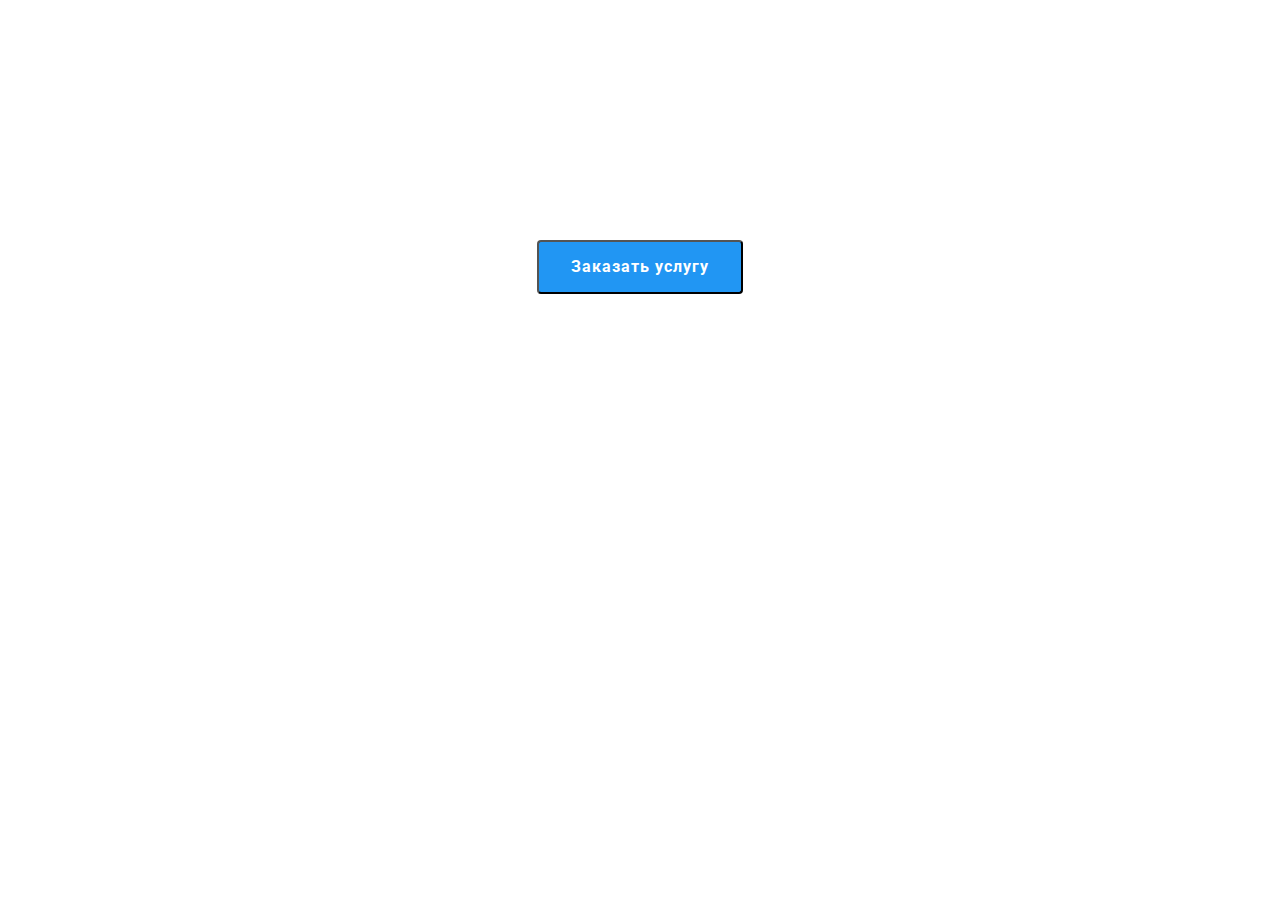
==== index.html @ cd5f33cc "1" ====
<!DOCTYPE html>
<html lang="ru">
  <head>
    <meta charset="UTF-8" />
    <meta http-equiv="X-UA-Compatible" content="IE=edge" />
    <meta name="viewport" content="width=device-width, initial-scale=1.0" />
    <title>Git rules!</title>
    <link rel="preconnect" href="https://fonts.googleapis.com" />
    <link rel="preconnect" href="https://fonts.gstatic.com" crossorigin />
    <link
      href="https://fonts.googleapis.com/css2?family=Raleway:wght@700&family=Roboto:wght@400;500;700;900&display=swap"
      rel="stylesheet"
    />
    <link
      rel="stylesheet"
      href="https://cdnjs.cloudflare.com/ajax/libs/modern-normalize/1.1.0/modern-normalize.min.css"
      integrity="sha512-wpPYUAdjBVSE4KJnH1VR1HeZfpl1ub8YT/NKx4PuQ5NmX2tKuGu6U/JRp5y+Y8XG2tV+wKQpNHVUX03MfMFn9Q=="
      crossorigin="anonymous"
      referrerpolicy="no-referrer"
    />
    <link rel="stylesheet" href="./css/style.css" />
    <link rel="stylesheet" href="./css/main.min.css" />
  </head>
  <body>
    <!--<header class="header">
      <div class="container">
        <nav class="header__navigation">
          <a lang="en" href="" class="header__logo-web link"
            >Web<span class="header__logo-studio link">Studio</span>
          </a>
          <ul class="header__list list">
            <li class="header__item"><a class="header__studio link" href="">Студия</a></li>
            <li class="header__item">
              <a class="header__potfolio link" href="./portfolio.html">Портфолио</a>
            </li>
            <li class="header__item"><a class="header__contact link" href="">Контакты</a></li>
          </ul>
        </nav>
        <ul class="header__right list">
          <li class="header__right-item">
            <a class="header__email link" href="mailto:info@devstudio.com">
              <svg class="header__icons" width="16" height="12">
                <use class="icons__envelope" href="./images/icons.svg#icon-envelope"></use>
              </svg>
              info@devstudio.com</a
            >
          </li>
          <li class="header__right-item">
            <a class="header__tel link" href="tel:+380961111111">
              <svg class="header__icons" width="10" height="16">
                <use class="icons__smartphone" href="./images/icons.svg#icon-smartphone"></use>
              </svg>
              +38 096 111 11 11</a
            >
          </li>
        </ul>
      </div>
    </header>-->
    <main>
      <section class="hero">
        <h1 class="hero__title">Эффективные решения для вашего бизнеса</h1>
        <button class="hero__button" type="button" data-modal-open>Заказать услугу</button>
      </section>
      <!--<section class="peculiarities">
        <div class="container">
          <ul class="peculiarities__list">
            <li class="peculiarities__main list">
              <div class="peculiarities__icons list">
                <svg class="peculiarities__icons-icons">
                  <use class="antenna" href="./images/icons.svg#icon-antenna"></use>
                </svg>
              </div>
              <h3 class="peculiarities__main-title">Внимание к деталям</h3>
              <p class="peculiarities__main-title-org">
                Идейные соображения, а также начало повседневной работы по формированию позиции.
              </p>
            </li>
            <li class="peculiarities__main list">
              <div class="peculiarities__icons list">
                <svg class="peculiarities__icons-icons">
                  <use class="clock" href="./images/icons.svg#icon-clock"></use>
                </svg>
              </div>
              <h3 class="peculiarities__main-title">Пунктуальность</h3>
              <p class="peculiarities__main-title-org">
                Задача организации, в особенности же рамки и место обучения кадров влечет за собой.
              </p>
            </li>
            <li class="peculiarities__main list">
              <div class="peculiarities__icons list">
                <svg class="peculiarities__icons-icons">
                  <use class="diagram" href="./images/icons.svg#icon-diagram"></use>
                </svg>
              </div>
              <h3 class="peculiarities__main-title">Планирование</h3>
              <p class="peculiarities__main-title-org">
                Равным образом консультация с широким активом в значительной степени обуславливает.
              </p>
            </li>
            <li class="peculiarities__main list">
              <div class="peculiarities__icons list">
                <svg class="peculiarities__icons-icons">
                  <use class="astronaut" href="./images/icons.svg#icon-astronaut"></use>
                </svg>
              </div>
              <h3 class="peculiarities__main-title">Современные технологии</h3>
              <p class="peculiarities__main-title-org">
                Значимость этих проблем настолько очевидна, что реализация плановых заданий.
              </p>
            </li>
          </ul>
        </div>
      </section>-->
      <!--<section class="doing">
        <div class="container">
          <h2 class="doing__title">Чем мы занимаемся</h2>
          <ul class="doing__image list">
            <li class="doing__image-pictures">
              <img src="./images/doing/img1.jpg" alt="Разработка сайта" width="370" height="294" />
              <h3 class="doing__kind">Десктопные приложения</h3>
            </li>
            <li class="doing__image-pictures">
              <img src="./images/doing/img2.jpg" alt="Дизайн" width="370" height="294" />
              <h3 class="doing__kind">Мобильные приложения</h3>
            </li>
            <li class="doing__image-pictures">
              <img src="./images/doing/img3.jpg" alt="Графика и цвет" width="370" height="294" />
              <h3 class="doing__kind">Дизайнерские решения</h3>
            </li>
          </ul>
        </div>
      </section>-->
      <!--<section class="team">
        <div class="container">
          <h2 class="team__title">Наша команда</h2>
          <ul class="team__worker list">
            <li class="team__worker-about">
              <img
                class="cards-workers"
                src="./images/team/demyanenko.jpg"
                alt="Игорь Демьяненко"
                width="270"
                height="260"
              />
              <div class="team__name-function-worker">
                <h3 class="team__worker-about-name">Игорь Демьяненко</h3>
                <p class="team__worker-function" lang="en">Product Designer</p>
                <ul class="team__worker-socials">
                  <li class="team__socials-item list">
                    <a class="team__socials-link link" href="">
                      <svg class="team__socials-icons" width="20" height="20">
                        <use class="instagram" href="./images/icons.svg#icon-instagram"></use>
                      </svg>
                    </a>
                  </li>
                  <li class="team__socials-item list">
                    <a class="team__socials-link link" href="">
                      <svg class="team__socials-icons" width="20" height="20">
                        <use class="twitter" href="./images/icons.svg#icon-twitter"></use>
                      </svg>
                    </a>
                  </li>
                  <li class="team__socials-item list">
                    <a class="team__socials-link link" href="">
                      <svg class="team__socials-icons" width="20" height="20">
                        <use class="facebook" href="./images/icons.svg#icon-facebook"></use>
                      </svg>
                    </a>
                  </li>
                  <li class="team__socials-item list">
                    <a class="team__socials-link link" href="">
                      <svg class="team__socials-icons" width="20" height="20">
                        <use class="linkedin" href="./images/icons.svg#icon-linkedin"></use>
                      </svg>
                    </a>
                  </li>
                </ul>
              </div>
            </li>
            <li class="team__worker-about">
              <img
                class="cards-workers"
                src="./images/team/repina.jpg"
                alt="Ольга Репина"
                width="270"
                height="260"
              />
              <div class="team__name-function-worker">
                <h3 class="team__worker-about-name">Ольга Репина</h3>
                <p class="team__worker-function" lang="en">Frontend Developer</p>
                <ul class="team__worker-socials">
                  <li class="team__socials-item list">
                    <a class="team__socials-link link" href="">
                      <svg class="team__socials-icons" width="20" height="20">
                        <use class="instagram" href="./images/icons.svg#icon-instagram"></use>
                      </svg>
                    </a>
                  </li>
                  <li class="team__socials-item list">
                    <a class="team__socials-link link" href="">
                      <svg class="team__socials-icons" width="20" height="20">
                        <use class="twitter" href="./images/icons.svg#icon-twitter"></use>
                      </svg>
                    </a>
                  </li>
                  <li class="team__socials-item list">
                    <a class="team__socials-link link" href="">
                      <svg class="team__socials-icons" width="20" height="20">
                        <use class="facebook" href="./images/icons.svg#icon-facebook"></use>
                      </svg>
                    </a>
                  </li>
                  <li class="team__socials-item list">
                    <a class="team__socials-link link" href="">
                      <svg class="team__socials-icons" width="20" height="20">
                        <use class="linkedin" href="./images/icons.svg#icon-linkedin"></use>
                      </svg>
                    </a>
                  </li>
                </ul>
              </div>
            </li>
            <li class="team__worker-about">
              <img
                class="cards-workers"
                src="./images/team/tarasov.jpg"
                alt="Николай Тарасов"
                width="270"
                height="260"
              />
              <div class="team__name-function-worker">
                <h3 class="team__worker-about-name">Николай Тарасов</h3>
                <p class="team__worker-function" lang="en">Marketing</p>
                <ul class="team__worker-socials">
                  <li class="team__socials-item list">
                    <a class="team__socials-link link" href="">
                      <svg class="team__socials-icons" width="20" height="20">
                        <use class="instagram" href="./images/icons.svg#icon-instagram"></use>
                      </svg>
                    </a>
                  </li>
                  <li class="team__socials-item list">
                    <a class="team__socials-link link" href="">
                      <svg class="team__socials-icons" width="20" height="20">
                        <use class="twitter" href="./images/icons.svg#icon-twitter"></use>
                      </svg>
                    </a>
                  </li>
                  <li class="team__socials-item list">
                    <a class="team__socials-link link" href="">
                      <svg class="team__socials-icons" width="20" height="20">
                        <use class="facebook" href="./images/icons.svg#icon-facebook"></use>
                      </svg>
                    </a>
                  </li>
                  <li class="team__socials-item list">
                    <a class="team__socials-link link" href="">
                      <svg class="team__socials-icons" width="20" height="20">
                        <use class="linkedin" href="./images/icons.svg#icon-linkedin"></use>
                      </svg>
                    </a>
                  </li>
                </ul>
              </div>
            </li>
            <li class="team__worker-about">
              <img
                class="cards-workers"
                src="./images/team/ermakov.jpg"
                alt="Михаил Ермаков"
                width="270"
                height="260"
              />
              <div class="team__name-function-worker">
                <h3 class="team__worker-about-name">Михаил Ермаков</h3>
                <p class="team__worker-function" lang="en">UI Designer</p>
                <ul class="team__worker-socials">
                  <li class="team__socials-item list">
                    <a class="team__socials-link link" href="">
                      <svg class="team__socials-icons" width="20" height="20">
                        <use class="instagram" href="./images/icons.svg#icon-instagram"></use>
                      </svg>
                    </a>
                  </li>
                  <li class="team__socials-item list">
                    <a class="team__socials-link link" href="">
                      <svg class="team__socials-icons" width="20" height="20">
                        <use class="twitter" href="./images/icons.svg#icon-twitter"></use>
                      </svg>
                    </a>
                  </li>
                  <li class="team__socials-item list">
                    <a class="team__socials-link link" href="">
                      <svg class="team__socials-icons" width="20" height="20">
                        <use class="facebook" href="./images/icons.svg#icon-facebook"></use>
                      </svg>
                    </a>
                  </li>
                  <li class="team__socials-item list">
                    <a class="team__socials-link link" href="">
                      <svg class="team__socials-icons" width="20" height="20">
                        <use class="linkedin" href="./images/icons.svg#icon-linkedin"></use>
                      </svg>
                    </a>
                  </li>
                </ul>
              </div>
            </li>
          </ul>
        </div>
      </section>-->
      <!--<section class="clients">
        <div class="container">
          <h2 class="clients__title">Постоянные клиенты</h2>
          <ul class="clients__icons list">
            <li class="clients__icons-cards">
              <a class="clients__icons-number" href="">
                <svg class="clients__icons-number-cards">
                  <use class="one" href="./images/icons.svg#icon-one"></use>
                </svg>
              </a>
            </li>
            <li class="clients__icons-cards">
              <a class="clients__icons-number" href="">
                <svg class="clients__icons-number-cards">
                  <use class="two" href="./images/icons.svg#icon-two"></use>
                </svg>
              </a>
            </li>
            <li class="clients__icons-cards">
              <a class="clients__icons-number" href="">
                <svg class="clients__icons-number-cards">
                  <use class="three" href="./images/icons.svg#icon-three"></use>
                </svg>
              </a>
            </li>
            <li class="clients__icons-cards">
              <a class="clients__icons-number" href="">
                <svg class="clients__icons-number-cards">
                  <use class="four" href="./images/icons.svg#icon-four"></use>
                </svg>
              </a>
            </li>
            <li class="clients__icons-cards">
              <a class="clients__icons-number" href="">
                <svg class="clients__icons-number-cards">
                  <use class="five" href="./images/icons.svg#icon-five"></use>
                </svg>
              </a>
            </li>
            <li class="clients__icons-cards">
              <a class="clients__icons-number" href="">
                <svg class="clients__icons-number-cards">
                  <use class="six" href="./images/icons.svg#icon-six"></use>
                </svg>
              </a>
            </li>
          </ul>
        </div>
      </section>-->
    </main>
    <!--<footer class="footer">
      <div class="footer__logo-together container">
        <div class="footer__logo">
          <a lang="en" href="" class="footer__logo-web link"
            >Web<span class="footer__logo-studio link">Studio</span>
          </a>
          <address class="footer__adress">
            <ul class="footer__adress list">
              <li class="footer__item">
                <a
                  class="footer__adress-map link"
                  href="https://goo.gl/maps/Y9BvovTNRjRQ5Cvj7"
                  target="_blank"
                  rel="noreferrer noopener"
                  >г. Киев, пр-т Леси Украинки, 26</a
                >
              </li>
              <li class="footer__item">
                <a class="footer__email link" href="mailto:info@devstudio.com"
                  >info@devstudio.com</a
                >
              </li>
              <li class="footer__item">
                <a class="footer__tel link" href="tel:+380961111111">+38 096 111 11 11</a>
              </li>
            </ul>
          </address>
        </div>
        <div class="footer-together">
          <p class="footer-together__title">присоединяйтесь</p>
          <ul class="footer-together__socials">
            <li class="footer-together__item list">
              <a class="footer-together__link link" href="">
                <svg class="footer-together__icons" width="20" height="20">
                  <use class="instagram" href="./images/icons.svg#icon-instagram"></use>
                </svg>
              </a>
            </li>
            <li class="footer-together__item list">
              <a class="footer-together__link link" href="">
                <svg class="footer-together__icons" width="20" height="20">
                  <use class="twitter" href="./images/icons.svg#icon-twitter"></use>
                </svg>
              </a>
            </li>
            <li class="footer-together__item list">
              <a class="footer-together__link link" href="">
                <svg class="footer-together__icons" width="20" height="20">
                  <use class="facebook" href="./images/icons.svg#icon-facebook"></use>
                </svg>
              </a>
            </li>
            <li class="footer-together__item list">
              <a class="footer-together__link link" href="">
                <svg class="footer-together__icons" width="20" height="20">
                  <use class="linkedin" href="./images/icons.svg#icon-linkedin"></use>
                </svg>
              </a>
            </li>
          </ul>
        </div>
        <div class="footer-subscribe">
          <p class="footer-subscribe__text">Подпишитесь на рассылку</p>
          <div class="footer-subscribe__contact">
            <input type="email" class="footer-subscribe__email" placeholder="E-mail" />
            <button type="submit" class="footer-subscribe__button">
              Подписаться
              <svg class="footer-subscribe__icons" width="24" height="24">
                <use class="telegramsend" href="./images/icons.svg#icon-telegramsend"></use>
              </svg>
            </button>
          </div>
        </div>
      </div>
    </footer>-->
    <div class="backdrop is-hidden" data-modal is-hidden>
      <div class="modal">
        <button type="button" class="modal__open" data-modal-close>
          <svg class="modal__open-modal">
            <use class="modal__icon-close" href="./images/icons.svg#icon-close"></use>
          </svg>
        </button>
        <form action="#" class="modal__form">
          <p class="modal__text">Оставьте свои данные, мы вам перезвоним</p>
          <div class="modal-form__field">
            <label for="input-name" class="modal-form__label">Имя</label>
            <span class="modal-form__input-wrap">
              <input type="text" id="input-name" class="modal-form__input" name="user-name" />
              <svg class="modal-form__icon">
                <use class="modal-form__person" href="./images/icons.svg#icon-person"></use>
              </svg>
            </span>
          </div>
          <div class="modal-form__field">
            <label for="input-tel" class="modal-form__label">Телефон</label>
            <span class="modal-form__input-wrap">
              <input type="tel" id="input-tel" class="modal-form__input" name="user-tel" />
              <svg class="modal-form__icon">
                <use class="modal-form__phone" href="./images/icons.svg#icon-phone"></use>
              </svg>
            </span>
          </div>
          <div class="modal-form__field">
            <label for="input-email" class="modal-form__label">Почта</label>
            <span class="modal-form__input-wrap">
              <input type="email" id="input-email" class="modal-form__input" name="user-email" />
              <svg class="modal-form__icon">
                <use class="modal-form__email" href="./images/icons.svg#icon-email"></use>
              </svg>
            </span>
          </div>
          <div class="modal-form__field">
            <label for="comment" class="modal-form__comment">Комментарий</label>
            <textarea
              name="modal-comment"
              id="comment"
              placeholder="Введите текст"
              class="modal__comment"
            ></textarea>
          </div>
          <div class="modal-form-checkbox">
            <input type="checkbox" id="check" name="policy" class="modal-form-checkbox__checkbox" />
            <label for="check" class="modal-form-checkbox__check">
              <span class="modal-form-checkbox__icon-check">
                <svg class="modal-form-checkbox__modal-icon-check" width="11" height="8">
                  <use class="modal-check" href="./images/icons.svg#icon-vector"></use>
                </svg>
              </span>
              Соглашаюсь с рассылкой и принимаю
              <a href="" class="modal-form-checkbox__check-contract">Условия договора</a></label
            >
          </div>
          <button type="submit" class="modal__button-submit">Отправить</button>
        </form>
      </div>
    </div>
    <script src="./js/modal.js"></script>
  </body>
</html>
---- css/style.css ----
/*-----HEADER--- */

/*----HERO----*/

/*-----Peculiarities-----*/

/*----MAIN-BUTTONS-AND-PROJECTS----*/

/*----DOING-----*/

/*---TEAM----*/

/*----FOOTER----*/

/*MODAL*/
---- css/main.min.css ----
:root{--main-title-colore: #ffffff;--second-title-color: #212121;--main-text-color: #757575;--accent-color: #2196f3;--timing-function: cubic-bezier(0.4, 0, 0.2, 1);--time: 250ms}body{font-family:'Roboto', sans-serif;color:var(--main-text-color)}p,h1,h2,h3,h4,h5,h6,ul{margin-top:0;margin-bottom:0}ul{padding-left:0}.list{list-style:none}.link{text-decoration:none}.container{width:100%;padding-left:15px;padding-right:15px;margin:0 auto}@media screen and (min-width: 480px){.container{max-width:480px}}@media screen and (min-width: 480px){.container{max-width:768px}}@media screen and (min-width: 480px){.container{max-width:1200px}}.header{border-bottom:1px solid #ececec}.header .container{display:flex;align-items:center;padding-top:0;padding-bottom:0}.header__logo-web{font-family:Raleway;font-weight:700;font-size:26px;line-height:1.19;padding-top:24px;padding-bottom:25px;letter-spacing:0.03em;color:#2196f3}.header__logo-studio{font-family:Raleway;font-weight:700;font-size:26px;line-height:1.19;padding-top:24px;padding-bottom:25px;letter-spacing:0.03em;color:#000000}.header__navigation{display:flex;align-items:center}.header__list{display:flex;margin-left:93px}.header__right{display:flex;margin-left:auto}.header__list .header__item:not(:last-child){margin-right:50px}.header__item .link{display:block;padding-top:32px;padding-bottom:32px}.header__right .header__right-item+.header__right-item{margin-left:50px}.header__studio{position:relative;font-weight:500;font-size:14px;line-height:1.14;padding-top:32px;padding-bottom:32px;letter-spacing:0.02em;color:#2196f3}.header__studio::after{content:'';position:absolute;left:0px;bottom:-1px;display:block;width:100%;height:4px;background-color:var(--accent-color)}.header__studio-second{font-weight:500;font-size:14px;line-height:1.14;padding-top:32px;padding-bottom:32px;letter-spacing:0.02em;color:#212121;transition:color var(--time) var(--timing-function)}.header__studio-second:hover,.header__studio-second:focus{color:var(--accent-color)}.header__potfolio{font-weight:500;font-size:14px;line-height:1.14;padding-top:32px;padding-bottom:32px;letter-spacing:0.02em;color:#212121;transition:color var(--time) var(--timing-function)}.header__potfolio:hover,.header__potfolio:focus{color:var(--accent-color)}.header__potfolio-second{position:relative;font-weight:500;font-size:14px;line-height:1.14;padding-top:32px;padding-bottom:32px;letter-spacing:0.02em;color:#2196f3}.header__potfolio-second::after{content:'';position:absolute;left:0px;bottom:-1px;display:block;width:100%;height:4px;background-color:var(--accent-color)}.header__contact{font-weight:500;font-size:14px;line-height:1.14;letter-spacing:0.02em;color:#212121;transition:color var(--time) var(--timing-function)}.header__contact:hover,.header__contact:focus{color:var(--accent-color)}.icons__envelope{display:block;fill:var(--main-text-color);transition:fill var(--time) var(--timing-function)}.header__email:hover .icons__envelope,.header__email:focus .icons__envelope{fill:var(--accent-color)}.icons__smartphone{display:block;fill:var(--main-text-color);transition:fill var(--time) var(--timing-function)}.header__tel:hover .icons__smartphone,.header__tel:focus .icons__smartphone{fill:var(--accent-color)}.header__icons{margin-right:10px}.header__email{display:flex;align-items:center;font-weight:500;font-size:14px;line-height:1.14;letter-spacing:0.02em;color:#757575;padding-top:32px;padding-bottom:32px;transition:color var(--time) var(--timing-function)}.header__email:hover,.header__email:focus{color:var(--accent-color)}.header__tel{display:flex;align-items:center;font-weight:500;font-size:14px;line-height:1.14;letter-spacing:0.02em;color:#757575;padding-top:32px;padding-bottom:32px;transition:color var(--time) var(--timing-function)}.header__tel:hover,.header__tel:focus{color:var(--accent-color)}.hero{max-width:100%;padding-top:118px;padding-bottom:118px;background-repeat:no-repeat;background-position:center;background-size:cover;margin-left:auto;margin-right:auto}@media screen and (min-widht: 480px){.hero{padding-top:118px;padding-bottom:118px}}@media screen and (min-widht: 768px){.hero{padding-top:118px;padding-bottom:118px;background-image:linear-gradient(rgba(47,48,58,0.4), rgba(47,48,58,0.4)),url(/images/imgherot.jpg)}}@media screen and (min-widht: 1200px){.hero{padding-top:200px;padding-bottom:200px;background-image:linear-gradient(rgba(47,48,58,0.4), rgba(47,48,58,0.4)),url(/images/imgherod.jpg)}}.hero__title{font-weight:900;font-size:26px;line-height:1.62;display:block;text-align:center;width:360px;height:84px;margin-left:auto;margin-right:auto;margin-bottom:30px;justify-content:center;letter-spacing:0.06em;text-transform:uppercase;color:var(--main-title-colore)}@media screen and (min-widht: 480px){.hero__title{width:360px;height:84px;font-weight:900;font-size:26px;line-height:1.62}}@media screen and (min-widht: 768px){.hero__title{width:360px;height:84px;font-weight:900;font-size:26px;line-height:1.62}}@media screen and (min-widht: 1600px){.hero__title{width:696px;height:120px;font-weight:900;font-size:44px;line-height:1.36}}.hero__button{background-color:#2196f3;font-weight:700;font-size:16px;line-height:1.87;display:block;margin-left:auto;margin-right:auto;text-align:center;justify-content:center;padding:10px 32px;letter-spacing:0.06em;color:var(--main-title-colore);border-radius:4px;cursor:pointer;font-family:inherit;transition:background-color var(--time) var(--timing-function)}.hero__button:hover,.hero__button:focus{background-color:#188ce8}.peculiarities{padding-top:94px;padding-bottom:94px}.peculiarities__list{display:flex;flex-wrap:wrap;margin-left:-30px}.peculiarities__list>.peculiarities__main{flex-basis:calc(100% / 4 - 30px);margin-left:30px}.peculiarities__icons{display:flex;height:120px;width:270px;align-items:center;justify-content:center;border-radius:4px;background-color:#f5f4fa;padding:25px 100px;margin-bottom:30px}.peculiarities__icons-icons{display:block;width:70px;height:70px}.peculiarities__main-title{font-weight:700;font-size:14px;line-height:1.14;margin-bottom:10px;letter-spacing:0.03em;text-transform:uppercase;color:var(--second-title-color)}.peculiarities__main-title-org{font-size:14px;line-height:1.71;letter-spacing:0.03em}.main__buttons{padding-top:94px;padding-bottom:94px}.main-buttons__list{display:flex;align-items:center;justify-content:center;margin-bottom:50px}.main-buttons__item{transition:box-shadow var(--time) var(--timing-function)}.main-buttons__item:not(:first-child){margin-left:8px}.main-buttons__item:hover,.main-buttons__item:focus{box-shadow:0px 3px 1px rgba(0,0,0,0.1),0px 1px 2px rgba(0,0,0,0.08),0px 2px 2px rgba(0,0,0,0.12)}.main-button__all{background-color:#2196f3;font-weight:500;font-size:16px;line-height:1.62;padding:6px 22px;text-align:center;letter-spacing:0.03em;border-radius:4px;border:0px;color:#ffffff;cursor:pointer;font-family:inherit}.main-button-other{background-color:#f5f4fa;font-family:inherit;font-weight:500;font-size:16px;line-height:1.62;padding:6px 22px;text-align:center;letter-spacing:0.03em;border:0px;border-radius:4px;color:var(--second-title-color);cursor:pointer;transition:color var(--time) var(--timing-function);transition:background-color var(--time) var(--timing-function)}.main-button-other:hover,.main-button-other:focus{color:var(--main-title-colore);background-color:var(--accent-color)}.projects-list{display:flex;flex-wrap:wrap;margin-left:-30px;margin-top:-30px}.projects-list .projects-information{flex-basis:calc(100% / 3-30px);margin-left:30px;margin-top:30px}.projects-cards{display:block;max-width:100%}.cards-name{padding:20px 24px;border-right:1px solid #eeeeee;border-bottom:1px solid #eeeeee;border-left:1px solid #eeeeee}.projects-name{font-weight:700;font-size:18px;line-height:2;letter-spacing:0.06em;color:var(--second-title-color)}.projects-type{font-weight:400;font-size:16px;line-height:1.87;letter-spacing:0.03em;color:var(--main-text-color)}.projects-information-link{display:block;transition:box-shadow var(--time) var(--timing-function)}.projects-information-link:hover,.projects-information-link:focus{box-shadow:0px 1px 1px rgba(0,0,0,0.12),0px 4px 4px rgba(0,0,0,0.06),1px 4px 6px rgba(0,0,0,0.16)}.projects-cards-text{position:relative;overflow:hidden}.projects-information-text{position:absolute;top:0;height:100%;font-weight:400;font-size:18px;line-height:1.56;letter-spacing:0.03em;color:var(--main-title-colore);background-color:rgba(33,150,243,0.9);padding:63px 24px;overflow:auto;transform:translateY(100%);transition:transform var(--time) var(--timing-function)}.projects-information-link:hover .projects-information-text{transform:translateY(0%)}.doing{padding-bottom:94px}.doing__title{font-weight:700;font-size:36px;line-height:1.17;margin-bottom:50px;text-align:center;letter-spacing:0.03em;color:var(--second-title-color)}.doing__image{display:flex}.doing__image-pictures{position:relative;display:block}.doing__image .doing__image-pictures:not(:first-child){margin-left:30px}.doing__kind{position:absolute;bottom:0;display:flex;justify-content:center;align-items:center;font-weight:700;font-size:14px;line-height:1.14;text-align:center;letter-spacing:0.03em;text-transform:uppercase;color:var(--main-title-colore);background-color:rgba(47,48,58,0.8);width:370px;height:70px}.team{padding-top:94px;padding-bottom:94px;background:#f5f4fa}.team__title,.team__clients-title{font-weight:700;font-size:36px;line-height:1.17;margin-bottom:50px;text-align:center;letter-spacing:0.03em;color:var(--second-title-color)}.team__worker{display:flex}.team__worker-about{background:#ffffff;box-shadow:0px 1px 3px rgba(0,0,0,0.12),0px 1px 1px rgba(0,0,0,0.14),0px 2px 1px rgba(0,0,0,0.2);border-radius:0px 0px 4px 4px}.team__worker .team__worker-about:not(:first-child){margin-left:30px}.team__name-function-worker{padding-top:30px;padding-bottom:30px}.team__worker-about-name{font-weight:500;font-size:16px;line-height:1.19;margin-bottom:10px;text-align:center;letter-spacing:0.03em;color:var(--second-title-color)}.team__worker-function{font-weight:400;font-size:16px;line-height:1.19;text-align:center;letter-spacing:0.03em;margin-bottom:16px}.team__worker-socials{display:flex;justify-content:center}.team__socials-icons{fill:#afb1b8;transition:fill var(--time) var(--timing-function)}.team__socials-link:hover .team__socials-icons,.team__socials-link:focus .team__socials-icons{fill:var(--main-title-colore)}.team__socials-item{width:44px;height:44px}.team__socials-item:not(:last-child){margin-right:10px}.team__socials-link{display:flex;align-items:center;justify-content:center;width:100%;height:100%;border-radius:50%;background-color:#ffffff;transition:background-color var(--time) var(--timing-function)}.team__socials-link:hover,.team__socials-link:focus{background-color:var(--accent-color)}.clients{padding-top:94px;padding-bottom:94px}.clients__title{font-weight:700;font-size:36px;line-height:1.17;text-align:center;letter-spacing:0.03em;color:var(--second-title-color);margin-bottom:50px}.clients__icons{display:flex;justify-content:center;align-items:center}.clients__icons>.clients__icons-cards:not(:first-child){margin-left:30px}.clients__icons-number{display:block;width:170px;height:92px;padding:16px 32px;border:1px solid #afb1b8;filter:drop-shadow(0px 4px 4px rgba(0,0,0,0.25));border-radius:4px;transition:border-color var(--time) var(--timing-function)}.clients__icons-number:hover,.clients__icons-number:focus{border-color:var(--accent-color)}.one,.two,.three,.four,.five,.six{transition:fill var(--time) var(--timing-function)}.clients__icons-number:hover .one,.clients__icons-number:hover .one,.clients__icons-number:hover .one,.clients__icons-number:hover .one,.clients__icons-number:hover .one,.clients__icons-number:hover .one,.clients__icons-number:focus .one,.clients__icons-number:focus .one,.clients__icons-number:focus .one,.clients__icons-number:focus .one,.clients__icons-number:focus .one,.clients__icons-number:focus .one,.clients__icons-number:hover .two,.clients__icons-number:hover .two,.clients__icons-number:hover .two,.clients__icons-number:hover .two,.clients__icons-number:hover .two,.clients__icons-number:hover .two,.clients__icons-number:focus .two,.clients__icons-number:focus .two,.clients__icons-number:focus .two,.clients__icons-number:focus .two,.clients__icons-number:focus .two,.clients__icons-number:focus .two,.clients__icons-number:hover .three,.clients__icons-number:hover .three,.clients__icons-number:hover .three,.clients__icons-number:hover .three,.clients__icons-number:hover .three,.clients__icons-number:hover .three,.clients__icons-number:focus .three,.clients__icons-number:focus .three,.clients__icons-number:focus .three,.clients__icons-number:focus .three,.clients__icons-number:focus .three,.clients__icons-number:focus .three,.clients__icons-number:hover .four,.clients__icons-number:hover .four,.clients__icons-number:hover .four,.clients__icons-number:hover .four,.clients__icons-number:hover .four,.clients__icons-number:hover .four,.clients__icons-number:focus .four,.clients__icons-number:focus .four,.clients__icons-number:focus .four,.clients__icons-number:focus .four,.clients__icons-number:focus .four,.clients__icons-number:focus .four,.clients__icons-number:hover .five,.clients__icons-number:hover .five,.clients__icons-number:hover .five,.clients__icons-number:hover .five,.clients__icons-number:hover .five,.clients__icons-number:hover .five,.clients__icons-number:focus .five,.clients__icons-number:focus .five,.clients__icons-number:focus .five,.clients__icons-number:focus .five,.clients__icons-number:focus .five,.clients__icons-number:focus .five,.clients__icons-number:hover .six,.clients__icons-number:hover .six,.clients__icons-number:hover .six,.clients__icons-number:hover .six,.clients__icons-number:hover .six,.clients__icons-number:hover .six,.clients__icons-number:focus .six,.clients__icons-number:focus .six,.clients__icons-number:focus .six,.clients__icons-number:focus .six,.clients__icons-number:focus .six,.clients__icons-number:focus .six{fill:var(--accent-color)}.clients__icons-number-cards{display:block;width:106px;height:60px;fill:#afb1b8}.footer{padding-top:60px;padding-bottom:60px;background-color:#2f303a}.footer__logo-web{display:block;margin-bottom:20px}.footer__logo-web{font-family:Raleway;font-weight:700;font-size:26px;line-height:1.19;letter-spacing:0.03em;color:#2196f3}.footer__logo-studio{font-family:Raleway;font-weight:700;font-size:26px;line-height:1.19;letter-spacing:0.03em;color:#ffffff}.footer__adress{font-style:normal}.footer__adress-map{font-weight:400;font-size:14px;line-height:1.71;margin-bottom:9px;letter-spacing:0.03em;color:var(--main-title-colore)}.footer__email{font-weight:400;font-size:14px;line-height:1.71;margin-bottom:9px;letter-spacing:0.03em;color:rgba(255,255,255,0.6)}.footer__tel{font-weight:400;font-size:14px;line-height:1.71;letter-spacing:0.03em;color:rgba(255,255,255,0.6)}.footer__logo-together{display:flex;align-items:baseline}.footer-together{margin-left:70px}.footer-together__title{font-weight:700;font-size:14px;line-height:1.14;letter-spacing:0.03em;text-transform:uppercase;margin-bottom:20px;color:var(--main-title-colore)}.footer-together__socials{display:flex}.footer-together__item:not(:first-child){margin-left:10px}.footer-together__icons{fill:var(--main-title-colore)}.footer-together__link{display:flex;align-items:center;justify-content:center;border-radius:50%;background-color:#ffffff1a;width:44px;height:44px;justify-content:center;transition:background-color var(--time) var(--timing-function)}.footer-together__link:hover,.footer-together__link:focus{background-color:var(--accent-color)}.footer-subscribe{margin-left:93px}.footer-subscribe__text{margin-bottom:20px;font-weight:700;font-size:14px;line-height:1.14;letter-spacing:0.03em;text-transform:uppercase;color:var(--main-title-colore)}.footer-subscribe__contact{display:flex}.footer-subscribe__email{width:358px;height:50px;font-weight:400;font-size:16px;line-height:1.25;display:flex;align-items:center;letter-spacing:0.03em;color:rgba(255,255,255,0.6);border:1px solid rgba(255,255,255,0.3);box-sizing:border-box;filter:drop-shadow(0px 4px 4px rgba(0,0,0,0.15));border-radius:4px;background-color:#2f303a;padding:15px 16px}.footer-subscribe__email:focus-within{border-color:var(--accent-color);outline:none}.footer-subscribe__button{width:200px;height:50px;margin-left:12px;font-weight:700;font-size:16px;line-height:1.87;display:flex;align-items:center;text-align:center;letter-spacing:0.06em;color:var(--main-title-colore);background-color:var(--accent-color);box-shadow:0px 4px 4px rgba(0,0,0,0.15);border-radius:4px;padding:10px 28px 10px 29px;cursor:pointer;border:none}.footer-subscribe__icons{margin-left:10px}.backdrop{position:fixed;height:100vh;width:100vw;top:0;background-color:rgba(23,26,36,0.2);transition:opacity var(--time) var(--timing-function),visibility var(--time) var(--timing-function)}.backdrop.is-hidden{opacity:0;visibility:hidden;pointer-events:none}.modal{position:absolute;width:528px;min-height:581px;left:50%;top:50%;transform:translate(-50%, -50%);padding:40px;background-color:var(--main-title-colore);box-shadow:0px 1px 3px rgba(0,0,0,0.12),0px 1px 1px rgba(0,0,0,0.14),0px 2px 1px rgba(0,0,0,0.2);border-radius:4px}.modal__open{position:absolute;display:flex;justify-content:center;align-items:center;width:30px;height:30px;border:1px solid #0000001a;border-radius:50%;top:14px;right:14px;cursor:pointer;background-color:transparent;transition:fill var(--time) var(--timing-function)}.modal__open:focus,.modal__open:hover{fill:var(--accent-color)}.modal__open-modal{display:block;justify-content:center;align-items:center;width:18px;height:18px}.modal__icon-close{position:absolute;padding:6px;width:11px;height:11px}.modal__text{font-weight:700;font-size:20px;line-height:1.15;text-align:center;letter-spacing:0.03em;color:var(--second-title-color);margin-bottom:12px}.modal-form__input{width:100%;height:40px;border:1px solid rgba(33,33,33,0.2);box-sizing:border-box;border-radius:4px;padding-left:42px;transition:border-color var(--time) var(--timing-function)}.modal-form__input:focus-within{border-color:var(--accent-color);outline:none}.modal-form__input:focus+.modal-form__icon{fill:var(--accent-color)}.modal-form__icon{transition:fill var(--time) var(--timing-function)}.modal-form__field{position:relative}.modal__form .modal-form__field:not(:last-child){margin-bottom:10px}.modal-form__label{font-weight:400;font-size:12px;line-height:1.17;letter-spacing:0.01em;color:var(--main-text-color);margin-bottom:4px}.modal-form__input-wrap{display:block;position:relative}.modal-form__icon{position:absolute;width:18px;height:18px;left:12px;top:50%;transform:translateY(-50%);fill:var(--second-title-color)}.modal-form__comment{font-weight:400;font-size:12px;line-height:1.17;letter-spacing:0.01em;color:var(--main-text-color)}.modal__comment{width:100%;height:120px;border:1px solid rgba(33,33,33,0.2);box-sizing:border-box;border-radius:4px;resize:none;padding:12px 16px;transition:border-color var(--time) var(--timing-function)}.modal__comment:focus-within{border-color:var(--accent-color);outline:none}.modal__comment::placeholder{font-weight:400;font-size:12px;line-height:1.67;letter-spacing:0.01em;color:rgba(117,117,117,0.5)}.modal-form-checkbox__checkbox{position:absolute;border:0;overflow:hidden;clip:rect(0 0 0 0)}.modal-form-checkbox__check{display:flex;align-items:center;font-weight:400;font-size:14px;line-height:1.71;letter-spacing:0.03em;color:var(--main-text-color)}.modal-form-checkbox__check-contract{font-weight:400;font-size:14px;line-height:1.71;letter-spacing:0.03em;color:var(--accent-color);margin-left:3px}.modal-form-checkbox__icon-check{width:16px;height:15px;border:2px solid var(--second-title-color);border-radius:2px;display:flex;align-items:center;justify-content:center;margin-right:7px}.modal-form-checkbox__checkbox:focus+.modal-form-checkbox__check>.modal-form-checkbox__icon-check{background-color:var(--accent-color);border:none}.modal-form-checkbox__checkbox:checked+.modal-form-checkbox__check>.modal-form-checkbox__checkbox:focus+.modal-form-checkbox__check>.modal-form-checkbox__icon-check{background-color:var(--accent-color);border:none}.modal-form-checkbox__modal-icon-check{fill:#ffffff}.modal__button-submit{width:200px;height:50px;background-color:var(--accent-color);cursor:pointer;box-shadow:0px 4px 4px rgba(0,0,0,0.15);border-radius:4px;font-weight:700;font-size:16px;line-height:1.87;display:flex;display:block;margin-left:auto;margin-right:auto;margin-top:30px;align-items:center;text-align:center;letter-spacing:0.06em;font-family:inherit;color:var(--main-title-colore);padding:10px 55px 10px 56px;border:none;transition:background-color var(--time) var(--timing-function)}.modal__button-submit:focus,.modal__button-submit:hover{background-color:#188ce8}
/*# sourceMappingURL=main.min.css.map */
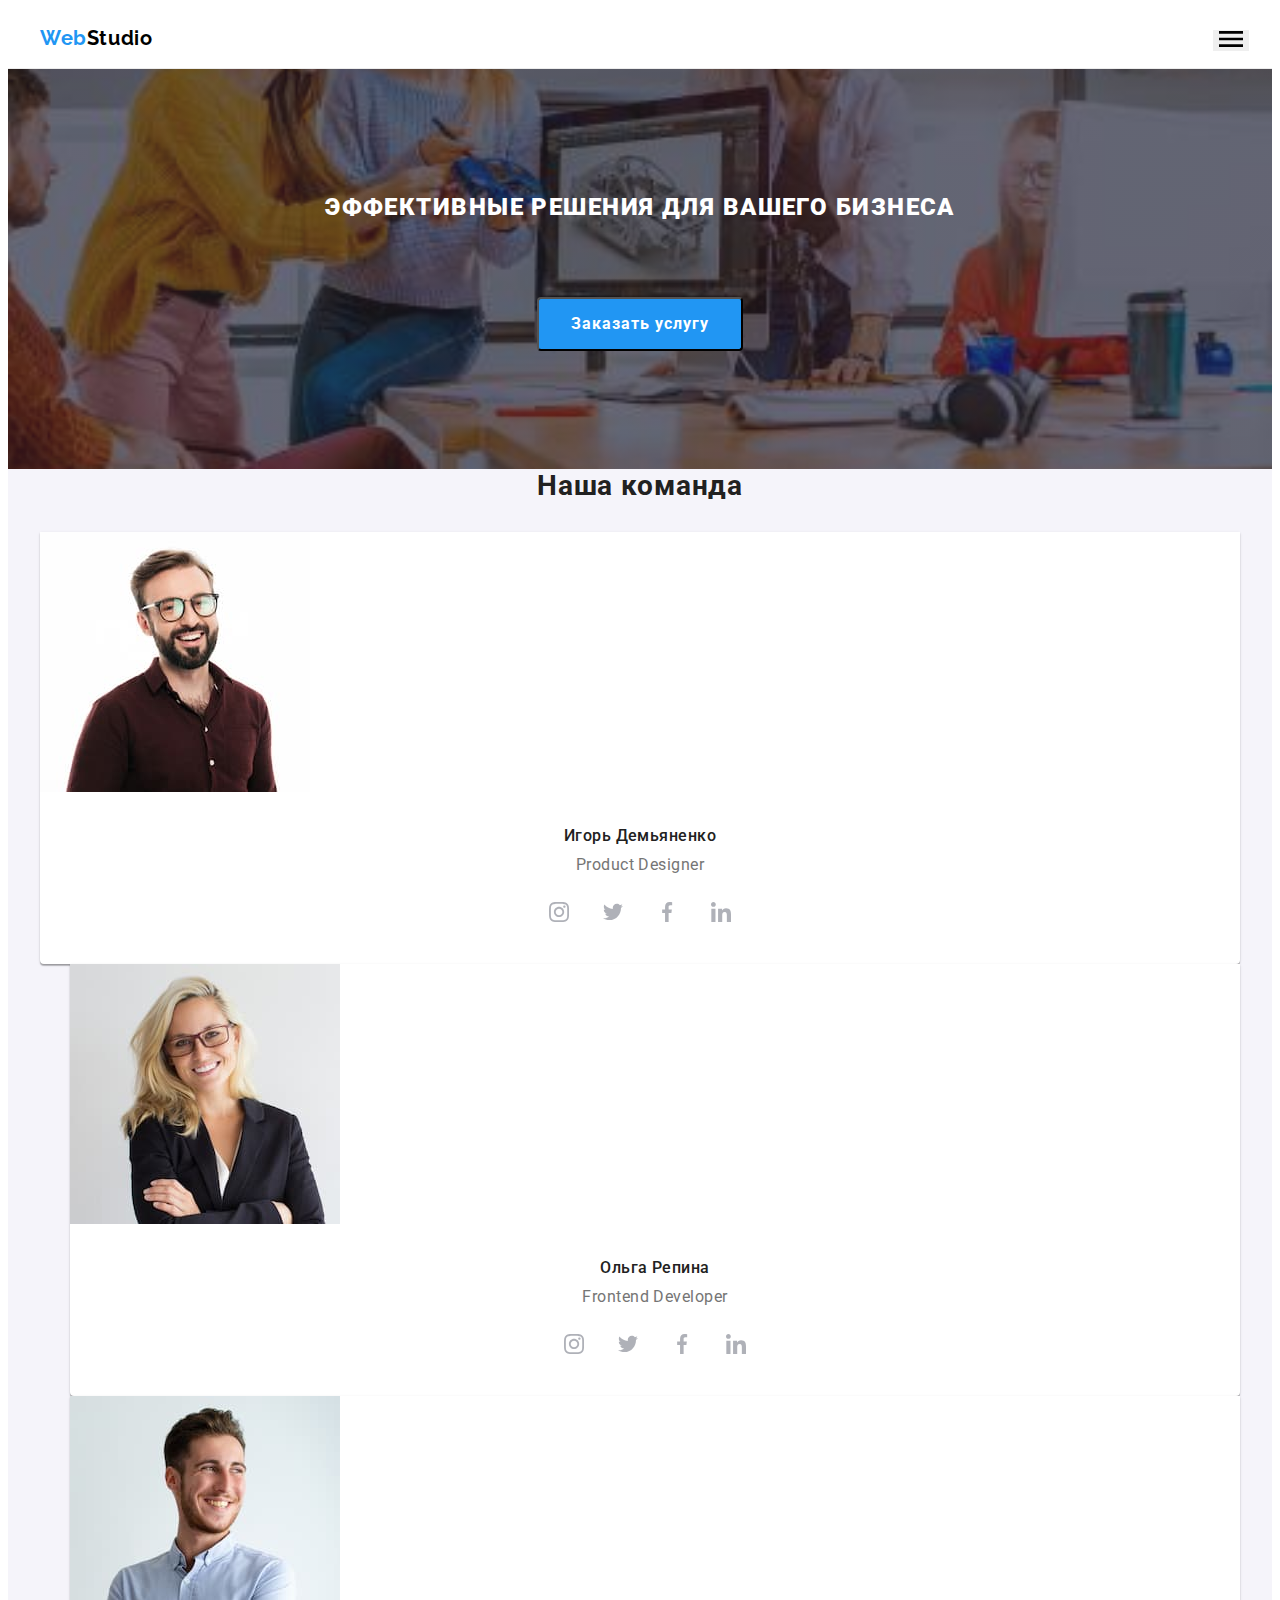
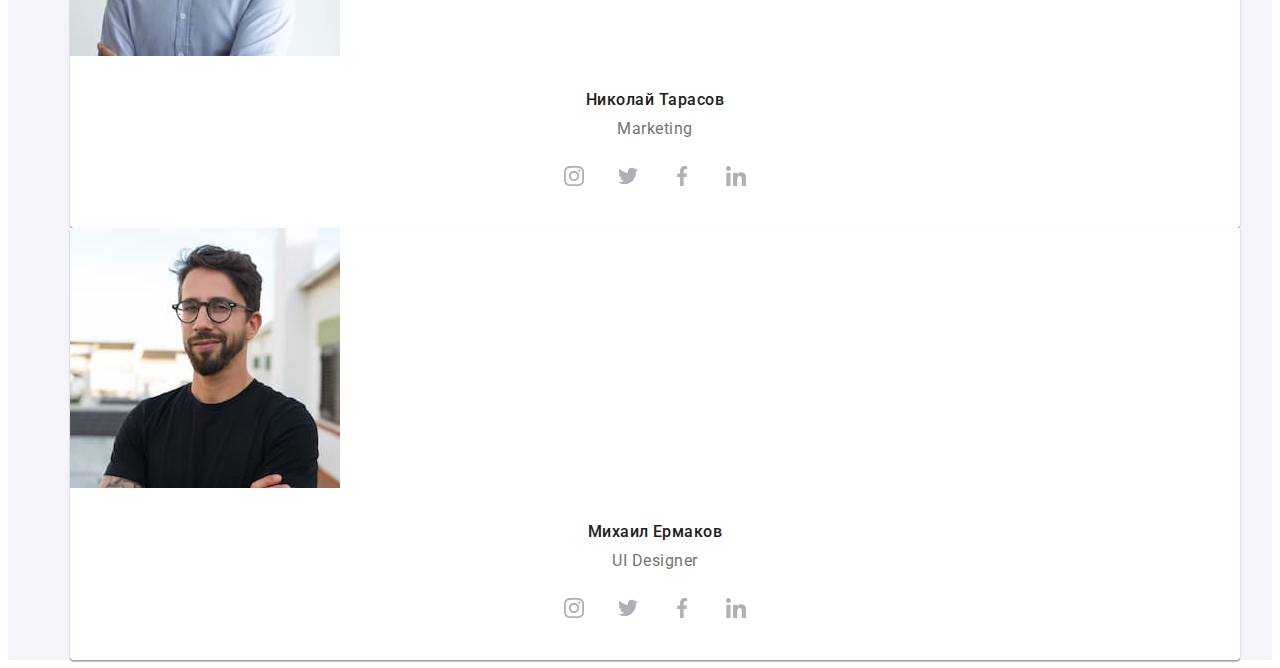
==== commit 98b55cee: "HW8continue" ====
--- a/index.html
+++ b/index.html
@@ -22,7 +22,7 @@
     <link rel="stylesheet" href="./css/main.min.css" />
   </head>
   <body>
-    <!--<header class="header">
+    <header class="header">
       <div class="container">
         <nav class="header__navigation">
           <a lang="en" href="" class="header__logo-web link"
@@ -55,7 +55,40 @@
           </li>
         </ul>
       </div>
-    </header>-->
+      <button class="header__menu" type="button" data-menu-open>
+        <svg class="header__menu-icon">
+          <use class="menu-icon" href="./images/icons.svg#icon-menu"></use>
+        </svg>
+      </button>
+      <div class="header__mob-menu is-hidden" data-menu>
+        <button type="button" class="mob-menu__open" data-menu-close>
+          <svg class="mob-menu__open-modal">
+            <use class="mob-menu__icon-close" href="./images/icons.svg#icon-close"></use>
+          </svg>
+        </button>
+        <ul class="mob-menu__list list">
+          <li class="mob-menu__item">Студия</li>
+          <li class="mob-menu__item">Портфолио</li>
+          <li class="mob-menu__item">Контакты</li>
+        </ul>
+        <ul class="contact-menu__list list">
+          <li class="contact-menu__link">
+            <a class="contact-menu__tel link" href="tel:+380961111111"> +38 096 111 11 11</a>
+          </li>
+          <li class="contact-menu__link">
+            <a class="contact-menu__email link" href="mailto:info@devstudio.com">
+              info@devstudio.com</a
+            >
+          </li>
+        </ul>
+        <ul class="social-menu__list list">
+          <li class="social-menu__link">Instagram</li>
+          <li class="social-menu__link">Twitter</li>
+          <li class="social-menu__link">Facebook</li>
+          <li class="social-menu__link">LinkedIn</li>
+        </ul>
+      </div>
+    </header>
     <main>
       <section class="hero">
         <h1 class="hero__title">Эффективные решения для вашего бизнеса</h1>
@@ -130,22 +163,46 @@
           </ul>
         </div>
       </section>-->
-      <!--<section class="team">
+      <section class="team">
         <div class="container">
           <h2 class="team__title">Наша команда</h2>
-          <ul class="team__worker list">
-            <li class="team__worker-about">
-              <img
+          <ul class="team__list list">
+            <li class="team__column">
+              <picture class="team__picture">
+                <source
+                  srcset="
+                    ./images/team/teamnewdesktop/demyanenko.jpg   1x,
+                    ./images/team/teamnewdesktop/demyanenko2x.jpg 2x
+                  "
+                  media="min-width:1200px"
+                />
+                <source
+                  srcset="
+                    ./images/team/teamnewtablet/demyanenko.jpg   1x,
+                    ./images/team/teamnewtablet/demyanenko2x.jpg 2x
+                  "
+                  media="min-width:768px"
+                />
+                <source
+                  srcset="
+                    ./images/team/teamnewmobile/demyanenko.jpg   1x,
+                    ./images/team/teamnewmobile/demyanenko2x.jpg 2x
+                  "
+                  media="min-width:480px"
+                />
+                <img src="./images/team/teamnewdesktop/demyanenko.jpg" alt="Игорь Демьяненко" />
+              </picture>
+              <!--<img
                 class="cards-workers"
                 src="./images/team/demyanenko.jpg"
                 alt="Игорь Демьяненко"
                 width="270"
                 height="260"
-              />
-              <div class="team__name-function-worker">
-                <h3 class="team__worker-about-name">Игорь Демьяненко</h3>
-                <p class="team__worker-function" lang="en">Product Designer</p>
-                <ul class="team__worker-socials">
+              />-->
+              <div class="team__about">
+                <h3 class="team__name">Игорь Демьяненко</h3>
+                <p class="team__subtitle" lang="en">Product Designer</p>
+                <ul class="team__socials">
                   <li class="team__socials-item list">
                     <a class="team__socials-link link" href="">
                       <svg class="team__socials-icons" width="20" height="20">
@@ -177,18 +234,42 @@
                 </ul>
               </div>
             </li>
-            <li class="team__worker-about">
-              <img
+            <li class="team__column">
+              <picture class="team__picture">
+                <source
+                  srcset="
+                    ./images/team/teamnewdesktop/repina.jpg   1x,
+                    ./images/team/teamnewdesktop/repina2x.jpg 2x
+                  "
+                  media="min-width:1200px"
+                />
+                <source
+                  srcset="
+                    ./images/team/teamnewtablet/repina.jpg   1x,
+                    ./images/team/teamnewtablet/repina2x.jpg 2x
+                  "
+                  media="min-width:768px"
+                />
+                <source
+                  srcset="
+                    ./images/team/teamnewmobile/repina.jpg   1x,
+                    ./images/team/teamnewmobile/repina2x.jpg 2x
+                  "
+                  media="min-width:480px"
+                />
+                <img src="./images/team/teamnewdesktop/repina.jpg" alt="Ольга Репина" />
+              </picture>
+              <!--<img
                 class="cards-workers"
                 src="./images/team/repina.jpg"
                 alt="Ольга Репина"
                 width="270"
                 height="260"
-              />
-              <div class="team__name-function-worker">
-                <h3 class="team__worker-about-name">Ольга Репина</h3>
-                <p class="team__worker-function" lang="en">Frontend Developer</p>
-                <ul class="team__worker-socials">
+              />-->
+              <div class="team__about">
+                <h3 class="team__name">Ольга Репина</h3>
+                <p class="team__subtitle" lang="en">Frontend Developer</p>
+                <ul class="team__socials">
                   <li class="team__socials-item list">
                     <a class="team__socials-link link" href="">
                       <svg class="team__socials-icons" width="20" height="20">
@@ -220,18 +301,42 @@
                 </ul>
               </div>
             </li>
-            <li class="team__worker-about">
-              <img
+            <li class="team__column">
+              <picture class="team__picture">
+                <source
+                  srcset="
+                    ./images/team/teamnewdesktop/tarasov.jpg.jpg 1x,
+                    ./images/team/teamnewdesktop/tarasov2x.jpg   2x
+                  "
+                  media="min-width:1200px"
+                />
+                <source
+                  srcset="
+                    ./images/team/teamnewtablet/tarasov.jpg   1x,
+                    ./images/team/teamnewtablet/tarasov2x.jpg 2x
+                  "
+                  media="min-width:768px"
+                />
+                <source
+                  srcset="
+                    ./images/team/teamnewmobile/tarasov.jpg   1x,
+                    ./images/team/teamnewmobile/tarasov2x.jpg 2x
+                  "
+                  media="min-width:480px"
+                />
+                <img src="./images/team/teamnewdesktop/tarasov.jpg" alt="Николай Тарасов" />
+              </picture>
+              <!--<img
                 class="cards-workers"
                 src="./images/team/tarasov.jpg"
                 alt="Николай Тарасов"
                 width="270"
                 height="260"
-              />
-              <div class="team__name-function-worker">
-                <h3 class="team__worker-about-name">Николай Тарасов</h3>
-                <p class="team__worker-function" lang="en">Marketing</p>
-                <ul class="team__worker-socials">
+              />-->
+              <div class="team__about">
+                <h3 class="team__name">Николай Тарасов</h3>
+                <p class="team__subtitle" lang="en">Marketing</p>
+                <ul class="team__socials">
                   <li class="team__socials-item list">
                     <a class="team__socials-link link" href="">
                       <svg class="team__socials-icons" width="20" height="20">
@@ -263,18 +368,42 @@
                 </ul>
               </div>
             </li>
-            <li class="team__worker-about">
-              <img
+            <li class="team__column">
+              <picture class="team__picture">
+                <source
+                  srcset="
+                    ./images/team/teamnewdesktop/ermakov.jpg.jpg.jpg 1x,
+                    ./images/team/teamnewdesktop/ermakov2x.jpg       2x
+                  "
+                  media="min-width:1200px"
+                />
+                <source
+                  srcset="
+                    ./images/team/teamnewtablet/ermakov.jpg   1x,
+                    ./images/team/teamnewtablet/ermakov2x.jpg 2x
+                  "
+                  media="min-width:768px"
+                />
+                <source
+                  srcset="
+                    ./images/team/teamnewmobile/ermakov.jpg   1x,
+                    ./images/team/teamnewmobile/ermakov2x.jpg 2x
+                  "
+                  media="min-width:480px"
+                />
+                <img src="./images/team/teamnewdesktop/ermakov.jpg" alt="Михаил Ермаков" />
+              </picture>
+              <!--<img
                 class="cards-workers"
                 src="./images/team/ermakov.jpg"
                 alt="Михаил Ермаков"
                 width="270"
                 height="260"
-              />
-              <div class="team__name-function-worker">
-                <h3 class="team__worker-about-name">Михаил Ермаков</h3>
-                <p class="team__worker-function" lang="en">UI Designer</p>
-                <ul class="team__worker-socials">
+              />-->
+              <div class="team__about">
+                <h3 class="team__name">Михаил Ермаков</h3>
+                <p class="team__subtitle" lang="en">UI Designer</p>
+                <ul class="team__socials">
                   <li class="team__socials-item list">
                     <a class="team__socials-link link" href="">
                       <svg class="team__socials-icons" width="20" height="20">
@@ -308,7 +437,7 @@
             </li>
           </ul>
         </div>
-      </section>-->
+      </section>
       <!--<section class="clients">
         <div class="container">
           <h2 class="clients__title">Постоянные клиенты</h2>
@@ -496,5 +625,6 @@
       </div>
     </div>
     <script src="./js/modal.js"></script>
+    <script src="./js/menu.js"></script>
   </body>
 </html>
--- a/css/main.min.css
+++ b/css/main.min.css
@@ -1,2 +1,2 @@
-:root{--main-title-colore: #ffffff;--second-title-color: #212121;--main-text-color: #757575;--accent-color: #2196f3;--timing-function: cubic-bezier(0.4, 0, 0.2, 1);--time: 250ms}body{font-family:'Roboto', sans-serif;color:var(--main-text-color)}p,h1,h2,h3,h4,h5,h6,ul{margin-top:0;margin-bottom:0}ul{padding-left:0}.list{list-style:none}.link{text-decoration:none}.container{width:100%;padding-left:15px;padding-right:15px;margin:0 auto}@media screen and (min-width: 480px){.container{max-width:480px}}@media screen and (min-width: 480px){.container{max-width:768px}}@media screen and (min-width: 480px){.container{max-width:1200px}}.header{border-bottom:1px solid #ececec}.header .container{display:flex;align-items:center;padding-top:0;padding-bottom:0}.header__logo-web{font-family:Raleway;font-weight:700;font-size:26px;line-height:1.19;padding-top:24px;padding-bottom:25px;letter-spacing:0.03em;color:#2196f3}.header__logo-studio{font-family:Raleway;font-weight:700;font-size:26px;line-height:1.19;padding-top:24px;padding-bottom:25px;letter-spacing:0.03em;color:#000000}.header__navigation{display:flex;align-items:center}.header__list{display:flex;margin-left:93px}.header__right{display:flex;margin-left:auto}.header__list .header__item:not(:last-child){margin-right:50px}.header__item .link{display:block;padding-top:32px;padding-bottom:32px}.header__right .header__right-item+.header__right-item{margin-left:50px}.header__studio{position:relative;font-weight:500;font-size:14px;line-height:1.14;padding-top:32px;padding-bottom:32px;letter-spacing:0.02em;color:#2196f3}.header__studio::after{content:'';position:absolute;left:0px;bottom:-1px;display:block;width:100%;height:4px;background-color:var(--accent-color)}.header__studio-second{font-weight:500;font-size:14px;line-height:1.14;padding-top:32px;padding-bottom:32px;letter-spacing:0.02em;color:#212121;transition:color var(--time) var(--timing-function)}.header__studio-second:hover,.header__studio-second:focus{color:var(--accent-color)}.header__potfolio{font-weight:500;font-size:14px;line-height:1.14;padding-top:32px;padding-bottom:32px;letter-spacing:0.02em;color:#212121;transition:color var(--time) var(--timing-function)}.header__potfolio:hover,.header__potfolio:focus{color:var(--accent-color)}.header__potfolio-second{position:relative;font-weight:500;font-size:14px;line-height:1.14;padding-top:32px;padding-bottom:32px;letter-spacing:0.02em;color:#2196f3}.header__potfolio-second::after{content:'';position:absolute;left:0px;bottom:-1px;display:block;width:100%;height:4px;background-color:var(--accent-color)}.header__contact{font-weight:500;font-size:14px;line-height:1.14;letter-spacing:0.02em;color:#212121;transition:color var(--time) var(--timing-function)}.header__contact:hover,.header__contact:focus{color:var(--accent-color)}.icons__envelope{display:block;fill:var(--main-text-color);transition:fill var(--time) var(--timing-function)}.header__email:hover .icons__envelope,.header__email:focus .icons__envelope{fill:var(--accent-color)}.icons__smartphone{display:block;fill:var(--main-text-color);transition:fill var(--time) var(--timing-function)}.header__tel:hover .icons__smartphone,.header__tel:focus .icons__smartphone{fill:var(--accent-color)}.header__icons{margin-right:10px}.header__email{display:flex;align-items:center;font-weight:500;font-size:14px;line-height:1.14;letter-spacing:0.02em;color:#757575;padding-top:32px;padding-bottom:32px;transition:color var(--time) var(--timing-function)}.header__email:hover,.header__email:focus{color:var(--accent-color)}.header__tel{display:flex;align-items:center;font-weight:500;font-size:14px;line-height:1.14;letter-spacing:0.02em;color:#757575;padding-top:32px;padding-bottom:32px;transition:color var(--time) var(--timing-function)}.header__tel:hover,.header__tel:focus{color:var(--accent-color)}.hero{max-width:100%;padding-top:118px;padding-bottom:118px;background-repeat:no-repeat;background-position:center;background-size:cover;margin-left:auto;margin-right:auto}@media screen and (min-widht: 480px){.hero{padding-top:118px;padding-bottom:118px}}@media screen and (min-widht: 768px){.hero{padding-top:118px;padding-bottom:118px;background-image:linear-gradient(rgba(47,48,58,0.4), rgba(47,48,58,0.4)),url(/images/imgherot.jpg)}}@media screen and (min-widht: 1200px){.hero{padding-top:200px;padding-bottom:200px;background-image:linear-gradient(rgba(47,48,58,0.4), rgba(47,48,58,0.4)),url(/images/imgherod.jpg)}}.hero__title{font-weight:900;font-size:26px;line-height:1.62;display:block;text-align:center;width:360px;height:84px;margin-left:auto;margin-right:auto;margin-bottom:30px;justify-content:center;letter-spacing:0.06em;text-transform:uppercase;color:var(--main-title-colore)}@media screen and (min-widht: 480px){.hero__title{width:360px;height:84px;font-weight:900;font-size:26px;line-height:1.62}}@media screen and (min-widht: 768px){.hero__title{width:360px;height:84px;font-weight:900;font-size:26px;line-height:1.62}}@media screen and (min-widht: 1600px){.hero__title{width:696px;height:120px;font-weight:900;font-size:44px;line-height:1.36}}.hero__button{background-color:#2196f3;font-weight:700;font-size:16px;line-height:1.87;display:block;margin-left:auto;margin-right:auto;text-align:center;justify-content:center;padding:10px 32px;letter-spacing:0.06em;color:var(--main-title-colore);border-radius:4px;cursor:pointer;font-family:inherit;transition:background-color var(--time) var(--timing-function)}.hero__button:hover,.hero__button:focus{background-color:#188ce8}.peculiarities{padding-top:94px;padding-bottom:94px}.peculiarities__list{display:flex;flex-wrap:wrap;margin-left:-30px}.peculiarities__list>.peculiarities__main{flex-basis:calc(100% / 4 - 30px);margin-left:30px}.peculiarities__icons{display:flex;height:120px;width:270px;align-items:center;justify-content:center;border-radius:4px;background-color:#f5f4fa;padding:25px 100px;margin-bottom:30px}.peculiarities__icons-icons{display:block;width:70px;height:70px}.peculiarities__main-title{font-weight:700;font-size:14px;line-height:1.14;margin-bottom:10px;letter-spacing:0.03em;text-transform:uppercase;color:var(--second-title-color)}.peculiarities__main-title-org{font-size:14px;line-height:1.71;letter-spacing:0.03em}.main__buttons{padding-top:94px;padding-bottom:94px}.main-buttons__list{display:flex;align-items:center;justify-content:center;margin-bottom:50px}.main-buttons__item{transition:box-shadow var(--time) var(--timing-function)}.main-buttons__item:not(:first-child){margin-left:8px}.main-buttons__item:hover,.main-buttons__item:focus{box-shadow:0px 3px 1px rgba(0,0,0,0.1),0px 1px 2px rgba(0,0,0,0.08),0px 2px 2px rgba(0,0,0,0.12)}.main-button__all{background-color:#2196f3;font-weight:500;font-size:16px;line-height:1.62;padding:6px 22px;text-align:center;letter-spacing:0.03em;border-radius:4px;border:0px;color:#ffffff;cursor:pointer;font-family:inherit}.main-button-other{background-color:#f5f4fa;font-family:inherit;font-weight:500;font-size:16px;line-height:1.62;padding:6px 22px;text-align:center;letter-spacing:0.03em;border:0px;border-radius:4px;color:var(--second-title-color);cursor:pointer;transition:color var(--time) var(--timing-function);transition:background-color var(--time) var(--timing-function)}.main-button-other:hover,.main-button-other:focus{color:var(--main-title-colore);background-color:var(--accent-color)}.projects-list{display:flex;flex-wrap:wrap;margin-left:-30px;margin-top:-30px}.projects-list .projects-information{flex-basis:calc(100% / 3-30px);margin-left:30px;margin-top:30px}.projects-cards{display:block;max-width:100%}.cards-name{padding:20px 24px;border-right:1px solid #eeeeee;border-bottom:1px solid #eeeeee;border-left:1px solid #eeeeee}.projects-name{font-weight:700;font-size:18px;line-height:2;letter-spacing:0.06em;color:var(--second-title-color)}.projects-type{font-weight:400;font-size:16px;line-height:1.87;letter-spacing:0.03em;color:var(--main-text-color)}.projects-information-link{display:block;transition:box-shadow var(--time) var(--timing-function)}.projects-information-link:hover,.projects-information-link:focus{box-shadow:0px 1px 1px rgba(0,0,0,0.12),0px 4px 4px rgba(0,0,0,0.06),1px 4px 6px rgba(0,0,0,0.16)}.projects-cards-text{position:relative;overflow:hidden}.projects-information-text{position:absolute;top:0;height:100%;font-weight:400;font-size:18px;line-height:1.56;letter-spacing:0.03em;color:var(--main-title-colore);background-color:rgba(33,150,243,0.9);padding:63px 24px;overflow:auto;transform:translateY(100%);transition:transform var(--time) var(--timing-function)}.projects-information-link:hover .projects-information-text{transform:translateY(0%)}.doing{padding-bottom:94px}.doing__title{font-weight:700;font-size:36px;line-height:1.17;margin-bottom:50px;text-align:center;letter-spacing:0.03em;color:var(--second-title-color)}.doing__image{display:flex}.doing__image-pictures{position:relative;display:block}.doing__image .doing__image-pictures:not(:first-child){margin-left:30px}.doing__kind{position:absolute;bottom:0;display:flex;justify-content:center;align-items:center;font-weight:700;font-size:14px;line-height:1.14;text-align:center;letter-spacing:0.03em;text-transform:uppercase;color:var(--main-title-colore);background-color:rgba(47,48,58,0.8);width:370px;height:70px}.team{padding-top:94px;padding-bottom:94px;background:#f5f4fa}.team__title,.team__clients-title{font-weight:700;font-size:36px;line-height:1.17;margin-bottom:50px;text-align:center;letter-spacing:0.03em;color:var(--second-title-color)}.team__worker{display:flex}.team__worker-about{background:#ffffff;box-shadow:0px 1px 3px rgba(0,0,0,0.12),0px 1px 1px rgba(0,0,0,0.14),0px 2px 1px rgba(0,0,0,0.2);border-radius:0px 0px 4px 4px}.team__worker .team__worker-about:not(:first-child){margin-left:30px}.team__name-function-worker{padding-top:30px;padding-bottom:30px}.team__worker-about-name{font-weight:500;font-size:16px;line-height:1.19;margin-bottom:10px;text-align:center;letter-spacing:0.03em;color:var(--second-title-color)}.team__worker-function{font-weight:400;font-size:16px;line-height:1.19;text-align:center;letter-spacing:0.03em;margin-bottom:16px}.team__worker-socials{display:flex;justify-content:center}.team__socials-icons{fill:#afb1b8;transition:fill var(--time) var(--timing-function)}.team__socials-link:hover .team__socials-icons,.team__socials-link:focus .team__socials-icons{fill:var(--main-title-colore)}.team__socials-item{width:44px;height:44px}.team__socials-item:not(:last-child){margin-right:10px}.team__socials-link{display:flex;align-items:center;justify-content:center;width:100%;height:100%;border-radius:50%;background-color:#ffffff;transition:background-color var(--time) var(--timing-function)}.team__socials-link:hover,.team__socials-link:focus{background-color:var(--accent-color)}.clients{padding-top:94px;padding-bottom:94px}.clients__title{font-weight:700;font-size:36px;line-height:1.17;text-align:center;letter-spacing:0.03em;color:var(--second-title-color);margin-bottom:50px}.clients__icons{display:flex;justify-content:center;align-items:center}.clients__icons>.clients__icons-cards:not(:first-child){margin-left:30px}.clients__icons-number{display:block;width:170px;height:92px;padding:16px 32px;border:1px solid #afb1b8;filter:drop-shadow(0px 4px 4px rgba(0,0,0,0.25));border-radius:4px;transition:border-color var(--time) var(--timing-function)}.clients__icons-number:hover,.clients__icons-number:focus{border-color:var(--accent-color)}.one,.two,.three,.four,.five,.six{transition:fill var(--time) var(--timing-function)}.clients__icons-number:hover .one,.clients__icons-number:hover .one,.clients__icons-number:hover .one,.clients__icons-number:hover .one,.clients__icons-number:hover .one,.clients__icons-number:hover .one,.clients__icons-number:focus .one,.clients__icons-number:focus .one,.clients__icons-number:focus .one,.clients__icons-number:focus .one,.clients__icons-number:focus .one,.clients__icons-number:focus .one,.clients__icons-number:hover .two,.clients__icons-number:hover .two,.clients__icons-number:hover .two,.clients__icons-number:hover .two,.clients__icons-number:hover .two,.clients__icons-number:hover .two,.clients__icons-number:focus .two,.clients__icons-number:focus .two,.clients__icons-number:focus .two,.clients__icons-number:focus .two,.clients__icons-number:focus .two,.clients__icons-number:focus .two,.clients__icons-number:hover .three,.clients__icons-number:hover .three,.clients__icons-number:hover .three,.clients__icons-number:hover .three,.clients__icons-number:hover .three,.clients__icons-number:hover .three,.clients__icons-number:focus .three,.clients__icons-number:focus .three,.clients__icons-number:focus .three,.clients__icons-number:focus .three,.clients__icons-number:focus .three,.clients__icons-number:focus .three,.clients__icons-number:hover .four,.clients__icons-number:hover .four,.clients__icons-number:hover .four,.clients__icons-number:hover .four,.clients__icons-number:hover .four,.clients__icons-number:hover .four,.clients__icons-number:focus .four,.clients__icons-number:focus .four,.clients__icons-number:focus .four,.clients__icons-number:focus .four,.clients__icons-number:focus .four,.clients__icons-number:focus .four,.clients__icons-number:hover .five,.clients__icons-number:hover .five,.clients__icons-number:hover .five,.clients__icons-number:hover .five,.clients__icons-number:hover .five,.clients__icons-number:hover .five,.clients__icons-number:focus .five,.clients__icons-number:focus .five,.clients__icons-number:focus .five,.clients__icons-number:focus .five,.clients__icons-number:focus .five,.clients__icons-number:focus .five,.clients__icons-number:hover .six,.clients__icons-number:hover .six,.clients__icons-number:hover .six,.clients__icons-number:hover .six,.clients__icons-number:hover .six,.clients__icons-number:hover .six,.clients__icons-number:focus .six,.clients__icons-number:focus .six,.clients__icons-number:focus .six,.clients__icons-number:focus .six,.clients__icons-number:focus .six,.clients__icons-number:focus .six{fill:var(--accent-color)}.clients__icons-number-cards{display:block;width:106px;height:60px;fill:#afb1b8}.footer{padding-top:60px;padding-bottom:60px;background-color:#2f303a}.footer__logo-web{display:block;margin-bottom:20px}.footer__logo-web{font-family:Raleway;font-weight:700;font-size:26px;line-height:1.19;letter-spacing:0.03em;color:#2196f3}.footer__logo-studio{font-family:Raleway;font-weight:700;font-size:26px;line-height:1.19;letter-spacing:0.03em;color:#ffffff}.footer__adress{font-style:normal}.footer__adress-map{font-weight:400;font-size:14px;line-height:1.71;margin-bottom:9px;letter-spacing:0.03em;color:var(--main-title-colore)}.footer__email{font-weight:400;font-size:14px;line-height:1.71;margin-bottom:9px;letter-spacing:0.03em;color:rgba(255,255,255,0.6)}.footer__tel{font-weight:400;font-size:14px;line-height:1.71;letter-spacing:0.03em;color:rgba(255,255,255,0.6)}.footer__logo-together{display:flex;align-items:baseline}.footer-together{margin-left:70px}.footer-together__title{font-weight:700;font-size:14px;line-height:1.14;letter-spacing:0.03em;text-transform:uppercase;margin-bottom:20px;color:var(--main-title-colore)}.footer-together__socials{display:flex}.footer-together__item:not(:first-child){margin-left:10px}.footer-together__icons{fill:var(--main-title-colore)}.footer-together__link{display:flex;align-items:center;justify-content:center;border-radius:50%;background-color:#ffffff1a;width:44px;height:44px;justify-content:center;transition:background-color var(--time) var(--timing-function)}.footer-together__link:hover,.footer-together__link:focus{background-color:var(--accent-color)}.footer-subscribe{margin-left:93px}.footer-subscribe__text{margin-bottom:20px;font-weight:700;font-size:14px;line-height:1.14;letter-spacing:0.03em;text-transform:uppercase;color:var(--main-title-colore)}.footer-subscribe__contact{display:flex}.footer-subscribe__email{width:358px;height:50px;font-weight:400;font-size:16px;line-height:1.25;display:flex;align-items:center;letter-spacing:0.03em;color:rgba(255,255,255,0.6);border:1px solid rgba(255,255,255,0.3);box-sizing:border-box;filter:drop-shadow(0px 4px 4px rgba(0,0,0,0.15));border-radius:4px;background-color:#2f303a;padding:15px 16px}.footer-subscribe__email:focus-within{border-color:var(--accent-color);outline:none}.footer-subscribe__button{width:200px;height:50px;margin-left:12px;font-weight:700;font-size:16px;line-height:1.87;display:flex;align-items:center;text-align:center;letter-spacing:0.06em;color:var(--main-title-colore);background-color:var(--accent-color);box-shadow:0px 4px 4px rgba(0,0,0,0.15);border-radius:4px;padding:10px 28px 10px 29px;cursor:pointer;border:none}.footer-subscribe__icons{margin-left:10px}.backdrop{position:fixed;height:100vh;width:100vw;top:0;background-color:rgba(23,26,36,0.2);transition:opacity var(--time) var(--timing-function),visibility var(--time) var(--timing-function)}.backdrop.is-hidden{opacity:0;visibility:hidden;pointer-events:none}.modal{position:absolute;width:528px;min-height:581px;left:50%;top:50%;transform:translate(-50%, -50%);padding:40px;background-color:var(--main-title-colore);box-shadow:0px 1px 3px rgba(0,0,0,0.12),0px 1px 1px rgba(0,0,0,0.14),0px 2px 1px rgba(0,0,0,0.2);border-radius:4px}.modal__open{position:absolute;display:flex;justify-content:center;align-items:center;width:30px;height:30px;border:1px solid #0000001a;border-radius:50%;top:14px;right:14px;cursor:pointer;background-color:transparent;transition:fill var(--time) var(--timing-function)}.modal__open:focus,.modal__open:hover{fill:var(--accent-color)}.modal__open-modal{display:block;justify-content:center;align-items:center;width:18px;height:18px}.modal__icon-close{position:absolute;padding:6px;width:11px;height:11px}.modal__text{font-weight:700;font-size:20px;line-height:1.15;text-align:center;letter-spacing:0.03em;color:var(--second-title-color);margin-bottom:12px}.modal-form__input{width:100%;height:40px;border:1px solid rgba(33,33,33,0.2);box-sizing:border-box;border-radius:4px;padding-left:42px;transition:border-color var(--time) var(--timing-function)}.modal-form__input:focus-within{border-color:var(--accent-color);outline:none}.modal-form__input:focus+.modal-form__icon{fill:var(--accent-color)}.modal-form__icon{transition:fill var(--time) var(--timing-function)}.modal-form__field{position:relative}.modal__form .modal-form__field:not(:last-child){margin-bottom:10px}.modal-form__label{font-weight:400;font-size:12px;line-height:1.17;letter-spacing:0.01em;color:var(--main-text-color);margin-bottom:4px}.modal-form__input-wrap{display:block;position:relative}.modal-form__icon{position:absolute;width:18px;height:18px;left:12px;top:50%;transform:translateY(-50%);fill:var(--second-title-color)}.modal-form__comment{font-weight:400;font-size:12px;line-height:1.17;letter-spacing:0.01em;color:var(--main-text-color)}.modal__comment{width:100%;height:120px;border:1px solid rgba(33,33,33,0.2);box-sizing:border-box;border-radius:4px;resize:none;padding:12px 16px;transition:border-color var(--time) var(--timing-function)}.modal__comment:focus-within{border-color:var(--accent-color);outline:none}.modal__comment::placeholder{font-weight:400;font-size:12px;line-height:1.67;letter-spacing:0.01em;color:rgba(117,117,117,0.5)}.modal-form-checkbox__checkbox{position:absolute;border:0;overflow:hidden;clip:rect(0 0 0 0)}.modal-form-checkbox__check{display:flex;align-items:center;font-weight:400;font-size:14px;line-height:1.71;letter-spacing:0.03em;color:var(--main-text-color)}.modal-form-checkbox__check-contract{font-weight:400;font-size:14px;line-height:1.71;letter-spacing:0.03em;color:var(--accent-color);margin-left:3px}.modal-form-checkbox__icon-check{width:16px;height:15px;border:2px solid var(--second-title-color);border-radius:2px;display:flex;align-items:center;justify-content:center;margin-right:7px}.modal-form-checkbox__checkbox:focus+.modal-form-checkbox__check>.modal-form-checkbox__icon-check{background-color:var(--accent-color);border:none}.modal-form-checkbox__checkbox:checked+.modal-form-checkbox__check>.modal-form-checkbox__checkbox:focus+.modal-form-checkbox__check>.modal-form-checkbox__icon-check{background-color:var(--accent-color);border:none}.modal-form-checkbox__modal-icon-check{fill:#ffffff}.modal__button-submit{width:200px;height:50px;background-color:var(--accent-color);cursor:pointer;box-shadow:0px 4px 4px rgba(0,0,0,0.15);border-radius:4px;font-weight:700;font-size:16px;line-height:1.87;display:flex;display:block;margin-left:auto;margin-right:auto;margin-top:30px;align-items:center;text-align:center;letter-spacing:0.06em;font-family:inherit;color:var(--main-title-colore);padding:10px 55px 10px 56px;border:none;transition:background-color var(--time) var(--timing-function)}.modal__button-submit:focus,.modal__button-submit:hover{background-color:#188ce8}
+:root{--main-title-colore: #ffffff;--second-title-color: #212121;--main-text-color: #757575;--accent-color: #2196f3;--timing-function: cubic-bezier(0.4, 0, 0.2, 1);--time: 250ms}body{font-family:'Roboto', sans-serif;color:var(--main-text-color)}p,h1,h2,h3,h4,h5,h6,ul{margin-top:0;margin-bottom:0}ul{padding-left:0}.list{list-style:none}.link{text-decoration:none}.container{width:100%;padding-left:15px;padding-right:15px;margin:0 auto}@media screen and (min-width: 480px){.container{max-width:480px}}@media screen and (min-width: 768px){.container{max-width:768px}}@media screen and (min-width: 1200px){.container{max-width:1200px}}.header{position:relative;border-bottom:1px solid #ececec}.header .container{display:flex;align-items:center;padding-top:0;padding-bottom:0}.header__logo-web{font-family:Raleway;font-style:normal;font-weight:700;font-size:20px;line-height:calc(28 / 20);padding-top:16px;padding-bottom:16px;letter-spacing:0.03em;color:#2196f3}@media screen and (min-widht: 480px){.header__logo-web{font-size:24px;line-height:calc(28 / 24)}}.header__logo-studio{font-family:Raleway;font-style:normal;font-weight:700;font-size:20px;line-height:calc(28 / 20);padding-top:16px;padding-bottom:16px;letter-spacing:0.03em;color:#000000}@media screen and (min-widht: 480px){.header__logo-studio{font-size:24px;line-height:calc(28 / 24)}}.header__menu{position:absolute;top:22px;right:23px;border:none}.header__menu-icon{width:24px;height:16px}.header__mob-menu{position:relative;width:100vh;position:fixed;background-color:#ffffff;top:0;right:0}.mob-menu__open{position:absolute;width:40px;height:40px;border:none;background-color:transparent;top:10px;right:15px}.mob-menu__open-modal{width:19px;height:19px}.mob-menu__list{padding-top:48px;padding-left:40px;margin-bottom:302px}.mob-menu__item{font-weight:500;font-size:40px;line-height:calc(47 / 40);padding-right:40px;letter-spacing:0.02em;color:var(--second-title-color)}.mob-menu__item{margin-bottom:32px}.mob-menu__item:last-child{margin-bottom:-32px}.contact-menu__list{margin-left:40px;display:block}.contact-menu__link{margin-bottom:32px}.contact-menu__link:last-child{margin-bottom:-32px}.contact-menu__tel{font-weight:500;font-size:34px;line-height:calc(40 / 34);letter-spacing:0.02em;color:var(--accent-color)}.contact-menu__email{font-weight:500;font-size:24px;line-height:calc(28 / 24);letter-spacing:0.02em;color:var(--main-text-color)}.social-menu__list{display:flex;margin-top:64px;margin-left:40px;margin-bottom:48px}.social-menu__link{display:block;font-weight:500;font-size:18px;line-height:calc(22 / 18);letter-spacing:0.02em;color:var(--accent-color);margin-right:20px}.social-menu__link:last-child{margin-right:-20px}.header__mob-menu.is-hidden{opacity:0;visibility:hidden;pointer-events:none}.header__navigation{display:flex;align-items:center}.header__list{display:flex;margin-left:93px;display:none}.header__right{display:flex;margin-left:auto;display:none}.header__list .header__item:not(:last-child){margin-right:50px}.header__item .link{display:block;padding-top:32px;padding-bottom:32px}.header__right .header__right-item+.header__right-item{margin-left:50px}.header__studio{position:relative;font-weight:500;font-size:14px;line-height:1.14;padding-top:32px;padding-bottom:32px;letter-spacing:0.02em;color:#2196f3}.header__studio::after{content:'';position:absolute;left:0px;bottom:-1px;display:block;width:100%;height:4px;background-color:var(--accent-color)}.header__studio-second{font-weight:500;font-size:14px;line-height:1.14;padding-top:32px;padding-bottom:32px;letter-spacing:0.02em;color:#212121;transition:color var(--time) var(--timing-function)}.header__studio-second:hover,.header__studio-second:focus{color:var(--accent-color)}.header__potfolio{font-weight:500;font-size:14px;line-height:1.14;padding-top:32px;padding-bottom:32px;letter-spacing:0.02em;color:#212121;transition:color var(--time) var(--timing-function)}.header__potfolio:hover,.header__potfolio:focus{color:var(--accent-color)}.header__potfolio-second{position:relative;font-weight:500;font-size:14px;line-height:1.14;padding-top:32px;padding-bottom:32px;letter-spacing:0.02em;color:#2196f3}.header__potfolio-second::after{content:'';position:absolute;left:0px;bottom:-1px;display:block;width:100%;height:4px;background-color:var(--accent-color)}.header__contact{font-weight:500;font-size:14px;line-height:1.14;letter-spacing:0.02em;color:#212121;transition:color var(--time) var(--timing-function)}.header__contact:hover,.header__contact:focus{color:var(--accent-color)}.icons__envelope{display:block;fill:var(--main-text-color);transition:fill var(--time) var(--timing-function)}.header__email:hover .icons__envelope,.header__email:focus .icons__envelope{fill:var(--accent-color)}.icons__smartphone{display:block;fill:var(--main-text-color);transition:fill var(--time) var(--timing-function)}.header__tel:hover .icons__smartphone,.header__tel:focus .icons__smartphone{fill:var(--accent-color)}.header__icons{margin-right:10px}.header__email{display:flex;align-items:center;font-weight:500;font-size:14px;line-height:1.14;letter-spacing:0.02em;color:#757575;padding-top:32px;padding-bottom:32px;transition:color var(--time) var(--timing-function)}.header__email:hover,.header__email:focus{color:var(--accent-color)}.header__tel{display:flex;align-items:center;font-weight:500;font-size:14px;line-height:1.14;letter-spacing:0.02em;color:#757575;padding-top:32px;padding-bottom:32px;transition:color var(--time) var(--timing-function)}.header__tel:hover,.header__tel:focus{color:var(--accent-color)}.hero{padding-top:118px;padding-bottom:118px;background-image:linear-gradient(rgba(47,48,58,0.4), rgba(47,48,58,0.4)),url(/images/imghero.jpg);background-repeat:no-repeat;background-position:center;background-size:cover;margin-left:auto;margin-right:auto}.hero__title{font-weight:900;font-size:24px;line-height:calc(40 / 24);display:block;text-align:center;min-width:340px;min-height:80px;margin-left:auto;margin-right:auto;margin-bottom:30px;justify-content:center;letter-spacing:0.06em;text-transform:uppercase;color:var(--main-title-colore)}@media screen and (min-widht: 480px){.hero__title{font-size:26px;line-height:calc(42 / 26);width:360px;height:84px}}@media screen and (min-widht: 1200px){.hero__title{font-size:44px;line-height:calc(60 / 44);width:696px;height:120px}}.hero__button{background-color:#2196f3;font-weight:700;font-size:16px;line-height:1.87;display:block;margin-left:auto;margin-right:auto;text-align:center;justify-content:center;padding:10px 32px;letter-spacing:0.06em;color:var(--main-title-colore);border-radius:4px;cursor:pointer;font-family:inherit;transition:background-color var(--time) var(--timing-function)}.hero__button:hover,.hero__button:focus{background-color:#188ce8}.peculiarities{padding-top:94px;padding-bottom:94px}.peculiarities__list{display:flex;flex-wrap:wrap;margin-left:-30px}.peculiarities__list>.peculiarities__main{flex-basis:calc(100% / 4 - 30px);margin-left:30px}.peculiarities__icons{display:flex;height:120px;width:270px;align-items:center;justify-content:center;border-radius:4px;background-color:#f5f4fa;padding:25px 100px;margin-bottom:30px}.peculiarities__icons-icons{display:block;width:70px;height:70px}.peculiarities__main-title{font-weight:700;font-size:14px;line-height:1.14;margin-bottom:10px;letter-spacing:0.03em;text-transform:uppercase;color:var(--second-title-color)}.peculiarities__main-title-org{font-size:14px;line-height:1.71;letter-spacing:0.03em}.main__buttons{padding-top:94px;padding-bottom:94px}.main-buttons__list{display:flex;align-items:center;justify-content:center;margin-bottom:50px}.main-buttons__item{transition:box-shadow var(--time) var(--timing-function)}.main-buttons__item:not(:first-child){margin-left:8px}.main-buttons__item:hover,.main-buttons__item:focus{box-shadow:0px 3px 1px rgba(0,0,0,0.1),0px 1px 2px rgba(0,0,0,0.08),0px 2px 2px rgba(0,0,0,0.12)}.main-button__all{background-color:#2196f3;font-weight:500;font-size:16px;line-height:1.62;padding:6px 22px;text-align:center;letter-spacing:0.03em;border-radius:4px;border:0px;color:#ffffff;cursor:pointer;font-family:inherit}.main-button-other{background-color:#f5f4fa;font-family:inherit;font-weight:500;font-size:16px;line-height:1.62;padding:6px 22px;text-align:center;letter-spacing:0.03em;border:0px;border-radius:4px;color:var(--second-title-color);cursor:pointer;transition:color var(--time) var(--timing-function);transition:background-color var(--time) var(--timing-function)}.main-button-other:hover,.main-button-other:focus{color:var(--main-title-colore);background-color:var(--accent-color)}.projects-list{display:flex;flex-wrap:wrap;margin-left:-30px;margin-top:-30px}.projects-list .projects-information{flex-basis:calc(100% / 3-30px);margin-left:30px;margin-top:30px}.projects-cards{display:block;max-width:100%}.cards-name{padding:20px 24px;border-right:1px solid #eeeeee;border-bottom:1px solid #eeeeee;border-left:1px solid #eeeeee}.projects-name{font-weight:700;font-size:18px;line-height:2;letter-spacing:0.06em;color:var(--second-title-color)}.projects-type{font-weight:400;font-size:16px;line-height:1.87;letter-spacing:0.03em;color:var(--main-text-color)}.projects-information-link{display:block;transition:box-shadow var(--time) var(--timing-function)}.projects-information-link:hover,.projects-information-link:focus{box-shadow:0px 1px 1px rgba(0,0,0,0.12),0px 4px 4px rgba(0,0,0,0.06),1px 4px 6px rgba(0,0,0,0.16)}.projects-cards-text{position:relative;overflow:hidden}.projects-information-text{position:absolute;top:0;height:100%;font-weight:400;font-size:18px;line-height:1.56;letter-spacing:0.03em;color:var(--main-title-colore);background-color:rgba(33,150,243,0.9);padding:63px 24px;overflow:auto;transform:translateY(100%);transition:transform var(--time) var(--timing-function)}.projects-information-link:hover .projects-information-text{transform:translateY(0%)}.doing{padding-bottom:94px}.doing__title{font-weight:700;font-size:36px;line-height:1.17;margin-bottom:50px;text-align:center;letter-spacing:0.03em;color:var(--second-title-color)}.doing__image{display:flex}.doing__image-pictures{position:relative;display:block}.doing__image .doing__image-pictures:not(:first-child){margin-left:30px}.doing__kind{position:absolute;bottom:0;display:flex;justify-content:center;align-items:center;font-weight:700;font-size:14px;line-height:1.14;text-align:center;letter-spacing:0.03em;text-transform:uppercase;color:var(--main-title-colore);background-color:rgba(47,48,58,0.8);width:370px;height:70px}.team{background:#f5f4fa}.team__title{font-weight:700;font-size:28px;line-height:1.18;margin-bottom:30px;text-align:center;letter-spacing:0.03em;color:var(--second-title-color)}.team__list{flex-wrap:wrap;margin:0 auto}.team__column{background:#ffffff;box-shadow:0px 1px 3px rgba(0,0,0,0.12),0px 1px 1px rgba(0,0,0,0.14),0px 2px 1px rgba(0,0,0,0.2);border-radius:0px 0px 4px 4px}.team__list .team__column:not(:first-child){margin-left:30px}.team__about{padding-top:30px;padding-bottom:30px}.team__name{font-weight:500;font-size:16px;line-height:1.19;margin-bottom:10px;text-align:center;letter-spacing:0.03em;color:var(--second-title-color)}.team__subtitle{font-weight:400;font-size:16px;line-height:1.19;text-align:center;letter-spacing:0.03em;margin-bottom:16px}.team__socials{display:flex;justify-content:center}.team__socials-icons{fill:#afb1b8;transition:fill var(--time) var(--timing-function)}.team__socials-link:hover .team__socials-icons,.team__socials-link:focus .team__socials-icons{fill:var(--main-title-colore)}.team__socials-item{width:44px;height:44px}.team__socials-item:not(:last-child){margin-right:10px}.team__socials-link{display:flex;align-items:center;justify-content:center;width:100%;height:100%;border-radius:50%;background-color:#ffffff;transition:background-color var(--time) var(--timing-function)}.team__socials-link:hover,.team__socials-link:focus{background-color:var(--accent-color)}.clients{padding-top:94px;padding-bottom:94px}.clients__title{font-weight:700;font-size:36px;line-height:1.17;text-align:center;letter-spacing:0.03em;color:var(--second-title-color);margin-bottom:50px}.clients__icons{display:flex;justify-content:center;align-items:center}.clients__icons>.clients__icons-cards:not(:first-child){margin-left:30px}.clients__icons-number{display:block;width:170px;height:92px;padding:16px 32px;border:1px solid #afb1b8;filter:drop-shadow(0px 4px 4px rgba(0,0,0,0.25));border-radius:4px;transition:border-color var(--time) var(--timing-function)}.clients__icons-number:hover,.clients__icons-number:focus{border-color:var(--accent-color)}.one,.two,.three,.four,.five,.six{transition:fill var(--time) var(--timing-function)}.clients__icons-number:hover .one,.clients__icons-number:hover .one,.clients__icons-number:hover .one,.clients__icons-number:hover .one,.clients__icons-number:hover .one,.clients__icons-number:hover .one,.clients__icons-number:focus .one,.clients__icons-number:focus .one,.clients__icons-number:focus .one,.clients__icons-number:focus .one,.clients__icons-number:focus .one,.clients__icons-number:focus .one,.clients__icons-number:hover .two,.clients__icons-number:hover .two,.clients__icons-number:hover .two,.clients__icons-number:hover .two,.clients__icons-number:hover .two,.clients__icons-number:hover .two,.clients__icons-number:focus .two,.clients__icons-number:focus .two,.clients__icons-number:focus .two,.clients__icons-number:focus .two,.clients__icons-number:focus .two,.clients__icons-number:focus .two,.clients__icons-number:hover .three,.clients__icons-number:hover .three,.clients__icons-number:hover .three,.clients__icons-number:hover .three,.clients__icons-number:hover .three,.clients__icons-number:hover .three,.clients__icons-number:focus .three,.clients__icons-number:focus .three,.clients__icons-number:focus .three,.clients__icons-number:focus .three,.clients__icons-number:focus .three,.clients__icons-number:focus .three,.clients__icons-number:hover .four,.clients__icons-number:hover .four,.clients__icons-number:hover .four,.clients__icons-number:hover .four,.clients__icons-number:hover .four,.clients__icons-number:hover .four,.clients__icons-number:focus .four,.clients__icons-number:focus .four,.clients__icons-number:focus .four,.clients__icons-number:focus .four,.clients__icons-number:focus .four,.clients__icons-number:focus .four,.clients__icons-number:hover .five,.clients__icons-number:hover .five,.clients__icons-number:hover .five,.clients__icons-number:hover .five,.clients__icons-number:hover .five,.clients__icons-number:hover .five,.clients__icons-number:focus .five,.clients__icons-number:focus .five,.clients__icons-number:focus .five,.clients__icons-number:focus .five,.clients__icons-number:focus .five,.clients__icons-number:focus .five,.clients__icons-number:hover .six,.clients__icons-number:hover .six,.clients__icons-number:hover .six,.clients__icons-number:hover .six,.clients__icons-number:hover .six,.clients__icons-number:hover .six,.clients__icons-number:focus .six,.clients__icons-number:focus .six,.clients__icons-number:focus .six,.clients__icons-number:focus .six,.clients__icons-number:focus .six,.clients__icons-number:focus .six{fill:var(--accent-color)}.clients__icons-number-cards{display:block;width:106px;height:60px;fill:#afb1b8}.footer{padding-top:60px;padding-bottom:60px;background-color:#2f303a}.footer__logo-web{display:block;margin-bottom:20px}.footer__logo-web{font-family:Raleway;font-weight:700;font-size:26px;line-height:1.19;letter-spacing:0.03em;color:#2196f3}.footer__logo-studio{font-family:Raleway;font-weight:700;font-size:26px;line-height:1.19;letter-spacing:0.03em;color:#ffffff}.footer__adress{font-style:normal}.footer__adress-map{font-weight:400;font-size:14px;line-height:1.71;margin-bottom:9px;letter-spacing:0.03em;color:var(--main-title-colore)}.footer__email{font-weight:400;font-size:14px;line-height:1.71;margin-bottom:9px;letter-spacing:0.03em;color:rgba(255,255,255,0.6)}.footer__tel{font-weight:400;font-size:14px;line-height:1.71;letter-spacing:0.03em;color:rgba(255,255,255,0.6)}.footer__logo-together{display:flex;align-items:baseline}.footer-together{margin-left:70px}.footer-together__title{font-weight:700;font-size:14px;line-height:1.14;letter-spacing:0.03em;text-transform:uppercase;margin-bottom:20px;color:var(--main-title-colore)}.footer-together__socials{display:flex}.footer-together__item:not(:first-child){margin-left:10px}.footer-together__icons{fill:var(--main-title-colore)}.footer-together__link{display:flex;align-items:center;justify-content:center;border-radius:50%;background-color:#ffffff1a;width:44px;height:44px;justify-content:center;transition:background-color var(--time) var(--timing-function)}.footer-together__link:hover,.footer-together__link:focus{background-color:var(--accent-color)}.footer-subscribe{margin-left:93px}.footer-subscribe__text{margin-bottom:20px;font-weight:700;font-size:14px;line-height:1.14;letter-spacing:0.03em;text-transform:uppercase;color:var(--main-title-colore)}.footer-subscribe__contact{display:flex}.footer-subscribe__email{width:358px;height:50px;font-weight:400;font-size:16px;line-height:1.25;display:flex;align-items:center;letter-spacing:0.03em;color:rgba(255,255,255,0.6);border:1px solid rgba(255,255,255,0.3);box-sizing:border-box;filter:drop-shadow(0px 4px 4px rgba(0,0,0,0.15));border-radius:4px;background-color:#2f303a;padding:15px 16px}.footer-subscribe__email:focus-within{border-color:var(--accent-color);outline:none}.footer-subscribe__button{width:200px;height:50px;margin-left:12px;font-weight:700;font-size:16px;line-height:1.87;display:flex;align-items:center;text-align:center;letter-spacing:0.06em;color:var(--main-title-colore);background-color:var(--accent-color);box-shadow:0px 4px 4px rgba(0,0,0,0.15);border-radius:4px;padding:10px 28px 10px 29px;cursor:pointer;border:none}.footer-subscribe__icons{margin-left:10px}.backdrop{position:fixed;height:100vh;width:100vw;top:0;background-color:rgba(23,26,36,0.2);transition:opacity var(--time) var(--timing-function),visibility var(--time) var(--timing-function)}.backdrop.is-hidden{opacity:0;visibility:hidden;pointer-events:none}.modal{position:absolute;width:528px;min-height:581px;left:50%;top:50%;transform:translate(-50%, -50%);padding:40px;background-color:var(--main-title-colore);box-shadow:0px 1px 3px rgba(0,0,0,0.12),0px 1px 1px rgba(0,0,0,0.14),0px 2px 1px rgba(0,0,0,0.2);border-radius:4px}.modal__open{position:absolute;display:flex;justify-content:center;align-items:center;width:30px;height:30px;border:1px solid #0000001a;border-radius:50%;top:14px;right:14px;cursor:pointer;background-color:transparent;transition:fill var(--time) var(--timing-function)}.modal__open:focus,.modal__open:hover{fill:var(--accent-color)}.modal__open-modal{display:block;justify-content:center;align-items:center;width:18px;height:18px}.modal__icon-close{position:absolute;padding:6px;width:11px;height:11px}.modal__text{font-weight:700;font-size:20px;line-height:1.15;text-align:center;letter-spacing:0.03em;color:var(--second-title-color);margin-bottom:12px}.modal-form__input{width:100%;height:40px;border:1px solid rgba(33,33,33,0.2);box-sizing:border-box;border-radius:4px;padding-left:42px;transition:border-color var(--time) var(--timing-function)}.modal-form__input:focus-within{border-color:var(--accent-color);outline:none}.modal-form__input:focus+.modal-form__icon{fill:var(--accent-color)}.modal-form__icon{transition:fill var(--time) var(--timing-function)}.modal-form__field{position:relative}.modal__form .modal-form__field:not(:last-child){margin-bottom:10px}.modal-form__label{font-weight:400;font-size:12px;line-height:1.17;letter-spacing:0.01em;color:var(--main-text-color);margin-bottom:4px}.modal-form__input-wrap{display:block;position:relative}.modal-form__icon{position:absolute;width:18px;height:18px;left:12px;top:50%;transform:translateY(-50%);fill:var(--second-title-color)}.modal-form__comment{font-weight:400;font-size:12px;line-height:1.17;letter-spacing:0.01em;color:var(--main-text-color)}.modal__comment{width:100%;height:120px;border:1px solid rgba(33,33,33,0.2);box-sizing:border-box;border-radius:4px;resize:none;padding:12px 16px;transition:border-color var(--time) var(--timing-function)}.modal__comment:focus-within{border-color:var(--accent-color);outline:none}.modal__comment::placeholder{font-weight:400;font-size:12px;line-height:1.67;letter-spacing:0.01em;color:rgba(117,117,117,0.5)}.modal-form-checkbox__checkbox{position:absolute;border:0;overflow:hidden;clip:rect(0 0 0 0)}.modal-form-checkbox__check{display:flex;align-items:center;font-weight:400;font-size:14px;line-height:1.71;letter-spacing:0.03em;color:var(--main-text-color)}.modal-form-checkbox__check-contract{font-weight:400;font-size:14px;line-height:1.71;letter-spacing:0.03em;color:var(--accent-color);margin-left:3px}.modal-form-checkbox__icon-check{width:16px;height:15px;border:2px solid var(--second-title-color);border-radius:2px;display:flex;align-items:center;justify-content:center;margin-right:7px}.modal-form-checkbox__checkbox:focus+.modal-form-checkbox__check>.modal-form-checkbox__icon-check{background-color:var(--accent-color);border:none}.modal-form-checkbox__checkbox:checked+.modal-form-checkbox__check>.modal-form-checkbox__checkbox:focus+.modal-form-checkbox__check>.modal-form-checkbox__icon-check{background-color:var(--accent-color);border:none}.modal-form-checkbox__modal-icon-check{fill:#ffffff}.modal__button-submit{width:200px;height:50px;background-color:var(--accent-color);cursor:pointer;box-shadow:0px 4px 4px rgba(0,0,0,0.15);border-radius:4px;font-weight:700;font-size:16px;line-height:1.87;display:flex;display:block;margin-left:auto;margin-right:auto;margin-top:30px;align-items:center;text-align:center;letter-spacing:0.06em;font-family:inherit;color:var(--main-title-colore);padding:10px 55px 10px 56px;border:none;transition:background-color var(--time) var(--timing-function)}.modal__button-submit:focus,.modal__button-submit:hover{background-color:#188ce8}
 /*# sourceMappingURL=main.min.css.map */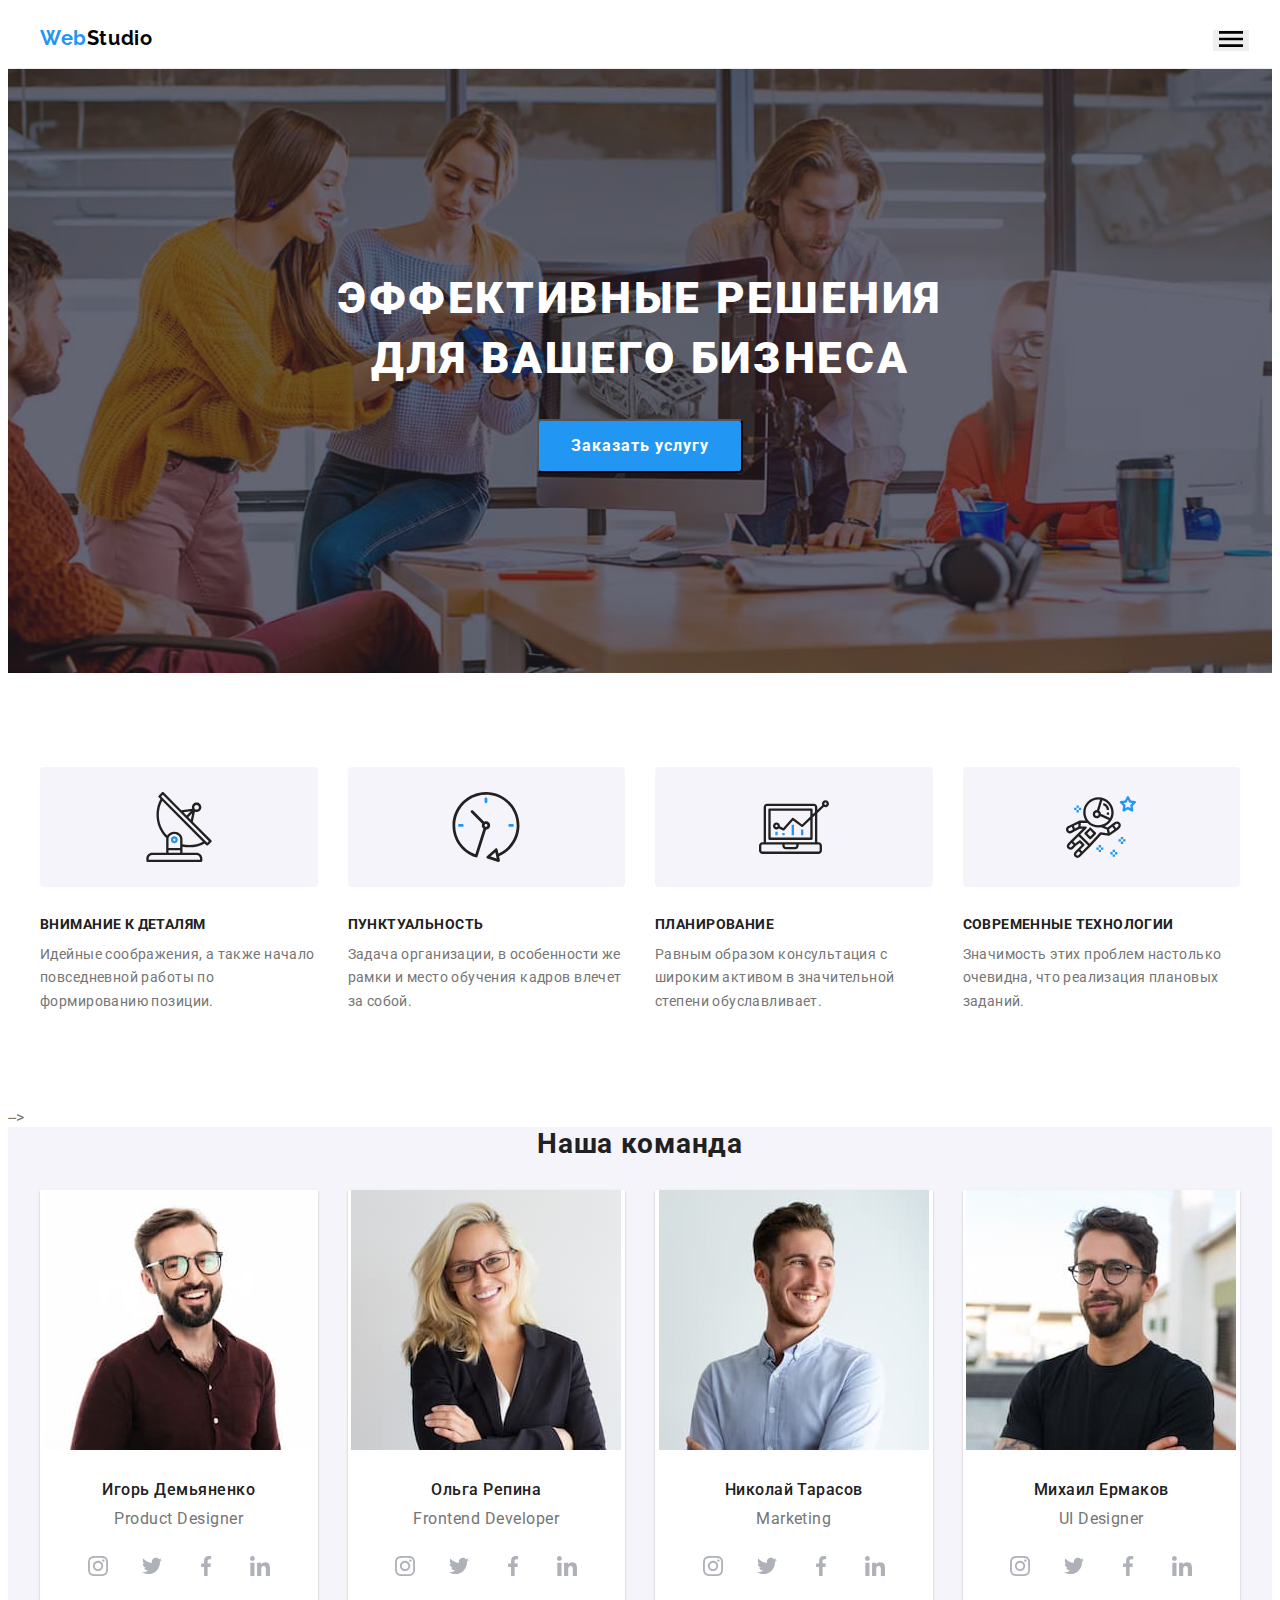
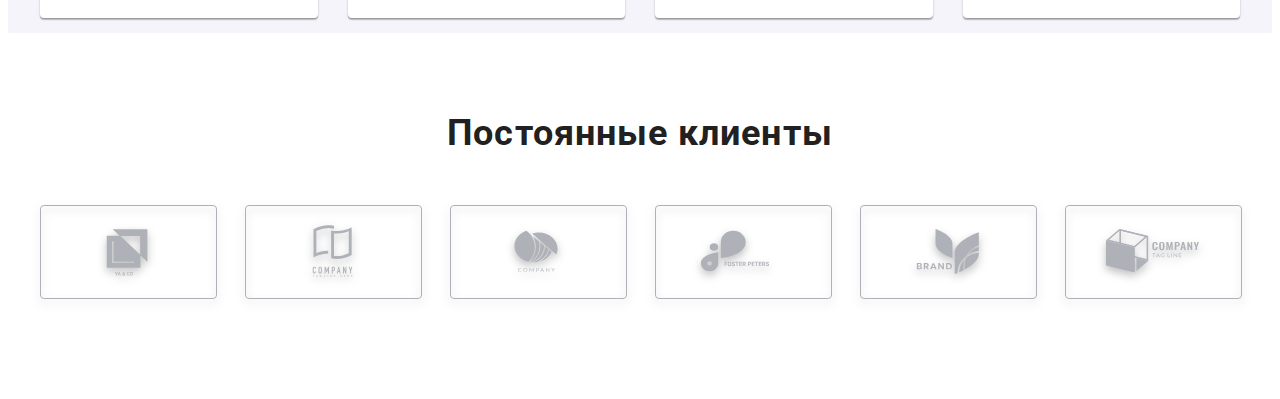
==== commit 18360d64: "halfpartHW8" ====
--- a/index.html
+++ b/index.html
@@ -94,7 +94,7 @@
         <h1 class="hero__title">Эффективные решения для вашего бизнеса</h1>
         <button class="hero__button" type="button" data-modal-open>Заказать услугу</button>
       </section>
-      <!--<section class="peculiarities">
+      <section class="peculiarities">
         <div class="container">
           <ul class="peculiarities__list">
             <li class="peculiarities__main list">
@@ -143,7 +143,8 @@
             </li>
           </ul>
         </div>
-      </section>-->
+      </section>
+      -->
       <!--<section class="doing">
         <div class="container">
           <h2 class="doing__title">Чем мы занимаемся</h2>
@@ -162,14 +163,14 @@
             </li>
           </ul>
         </div>
-      </section>-->
+      </section>--->
       <section class="team">
         <div class="container">
           <h2 class="team__title">Наша команда</h2>
           <ul class="team__list list">
             <li class="team__column">
               <picture class="team__picture">
-                <source
+                <!-- <source
                   srcset="
                     ./images/team/teamnewdesktop/demyanenko.jpg   1x,
                     ./images/team/teamnewdesktop/demyanenko2x.jpg 2x
@@ -182,23 +183,33 @@
                     ./images/team/teamnewtablet/demyanenko2x.jpg 2x
                   "
                   media="min-width:768px"
-                />
-                <source
-                  srcset="
-                    ./images/team/teamnewmobile/demyanenko.jpg   1x,
-                    ./images/team/teamnewmobile/demyanenko2x.jpg 2x
-                  "
-                  media="min-width:480px"
-                />
-                <img src="./images/team/teamnewdesktop/demyanenko.jpg" alt="Игорь Демьяненко" />
+                /> -->
+                <source
+                  media="(min-width: 1200px)"
+                  srcset="
+                    ./images/team/teamnewdesktop/demyanenko.jpg   1x,
+                    ./images/team/teamnewdesktop/demyanenko2x.jpg 2x
+                  "
+                  type="image/jpeg"
+                />
+                <source
+                  media="(min-width: 768px)"
+                  srcset="
+                    ./images/team/teamnewtablet/demyanenko.jpg    1x,
+                    ./images/team/teamnewtablet/demyanenko@2x.jpg 2x
+                  "
+                  type="image/jpeg"
+                />
+
+                <!-- <source
+                  srcset="
+                    ./images/team/teamnewtablet/demyanenko.jpg   1x,
+                    ./images/team/teamnewtablet/demyanenko2x.jpg 2x
+                  "
+                  media="min-width:768px"
+                /> -->
+                <img src="./images/team/teamnewmobile/demyanenko.jpg" alt="Игорь Демьяненко" />
               </picture>
-              <!--<img
-                class="cards-workers"
-                src="./images/team/demyanenko.jpg"
-                alt="Игорь Демьяненко"
-                width="270"
-                height="260"
-              />-->
               <div class="team__about">
                 <h3 class="team__name">Игорь Демьяненко</h3>
                 <p class="team__subtitle" lang="en">Product Designer</p>
@@ -259,13 +270,6 @@
                 />
                 <img src="./images/team/teamnewdesktop/repina.jpg" alt="Ольга Репина" />
               </picture>
-              <!--<img
-                class="cards-workers"
-                src="./images/team/repina.jpg"
-                alt="Ольга Репина"
-                width="270"
-                height="260"
-              />-->
               <div class="team__about">
                 <h3 class="team__name">Ольга Репина</h3>
                 <p class="team__subtitle" lang="en">Frontend Developer</p>
@@ -326,13 +330,6 @@
                 />
                 <img src="./images/team/teamnewdesktop/tarasov.jpg" alt="Николай Тарасов" />
               </picture>
-              <!--<img
-                class="cards-workers"
-                src="./images/team/tarasov.jpg"
-                alt="Николай Тарасов"
-                width="270"
-                height="260"
-              />-->
               <div class="team__about">
                 <h3 class="team__name">Николай Тарасов</h3>
                 <p class="team__subtitle" lang="en">Marketing</p>
@@ -393,13 +390,6 @@
                 />
                 <img src="./images/team/teamnewdesktop/ermakov.jpg" alt="Михаил Ермаков" />
               </picture>
-              <!--<img
-                class="cards-workers"
-                src="./images/team/ermakov.jpg"
-                alt="Михаил Ермаков"
-                width="270"
-                height="260"
-              />-->
               <div class="team__about">
                 <h3 class="team__name">Михаил Ермаков</h3>
                 <p class="team__subtitle" lang="en">UI Designer</p>
@@ -438,7 +428,7 @@
           </ul>
         </div>
       </section>
-      <!--<section class="clients">
+      <section class="clients">
         <div class="container">
           <h2 class="clients__title">Постоянные клиенты</h2>
           <ul class="clients__icons list">
@@ -486,7 +476,7 @@
             </li>
           </ul>
         </div>
-      </section>-->
+      </section>
     </main>
     <!--<footer class="footer">
       <div class="footer__logo-together container">
--- a/css/main.min.css
+++ b/css/main.min.css
@@ -1,2 +1,2 @@
-:root{--main-title-colore: #ffffff;--second-title-color: #212121;--main-text-color: #757575;--accent-color: #2196f3;--timing-function: cubic-bezier(0.4, 0, 0.2, 1);--time: 250ms}body{font-family:'Roboto', sans-serif;color:var(--main-text-color)}p,h1,h2,h3,h4,h5,h6,ul{margin-top:0;margin-bottom:0}ul{padding-left:0}.list{list-style:none}.link{text-decoration:none}.container{width:100%;padding-left:15px;padding-right:15px;margin:0 auto}@media screen and (min-width: 480px){.container{max-width:480px}}@media screen and (min-width: 768px){.container{max-width:768px}}@media screen and (min-width: 1200px){.container{max-width:1200px}}.header{position:relative;border-bottom:1px solid #ececec}.header .container{display:flex;align-items:center;padding-top:0;padding-bottom:0}.header__logo-web{font-family:Raleway;font-style:normal;font-weight:700;font-size:20px;line-height:calc(28 / 20);padding-top:16px;padding-bottom:16px;letter-spacing:0.03em;color:#2196f3}@media screen and (min-widht: 480px){.header__logo-web{font-size:24px;line-height:calc(28 / 24)}}.header__logo-studio{font-family:Raleway;font-style:normal;font-weight:700;font-size:20px;line-height:calc(28 / 20);padding-top:16px;padding-bottom:16px;letter-spacing:0.03em;color:#000000}@media screen and (min-widht: 480px){.header__logo-studio{font-size:24px;line-height:calc(28 / 24)}}.header__menu{position:absolute;top:22px;right:23px;border:none}.header__menu-icon{width:24px;height:16px}.header__mob-menu{position:relative;width:100vh;position:fixed;background-color:#ffffff;top:0;right:0}.mob-menu__open{position:absolute;width:40px;height:40px;border:none;background-color:transparent;top:10px;right:15px}.mob-menu__open-modal{width:19px;height:19px}.mob-menu__list{padding-top:48px;padding-left:40px;margin-bottom:302px}.mob-menu__item{font-weight:500;font-size:40px;line-height:calc(47 / 40);padding-right:40px;letter-spacing:0.02em;color:var(--second-title-color)}.mob-menu__item{margin-bottom:32px}.mob-menu__item:last-child{margin-bottom:-32px}.contact-menu__list{margin-left:40px;display:block}.contact-menu__link{margin-bottom:32px}.contact-menu__link:last-child{margin-bottom:-32px}.contact-menu__tel{font-weight:500;font-size:34px;line-height:calc(40 / 34);letter-spacing:0.02em;color:var(--accent-color)}.contact-menu__email{font-weight:500;font-size:24px;line-height:calc(28 / 24);letter-spacing:0.02em;color:var(--main-text-color)}.social-menu__list{display:flex;margin-top:64px;margin-left:40px;margin-bottom:48px}.social-menu__link{display:block;font-weight:500;font-size:18px;line-height:calc(22 / 18);letter-spacing:0.02em;color:var(--accent-color);margin-right:20px}.social-menu__link:last-child{margin-right:-20px}.header__mob-menu.is-hidden{opacity:0;visibility:hidden;pointer-events:none}.header__navigation{display:flex;align-items:center}.header__list{display:flex;margin-left:93px;display:none}.header__right{display:flex;margin-left:auto;display:none}.header__list .header__item:not(:last-child){margin-right:50px}.header__item .link{display:block;padding-top:32px;padding-bottom:32px}.header__right .header__right-item+.header__right-item{margin-left:50px}.header__studio{position:relative;font-weight:500;font-size:14px;line-height:1.14;padding-top:32px;padding-bottom:32px;letter-spacing:0.02em;color:#2196f3}.header__studio::after{content:'';position:absolute;left:0px;bottom:-1px;display:block;width:100%;height:4px;background-color:var(--accent-color)}.header__studio-second{font-weight:500;font-size:14px;line-height:1.14;padding-top:32px;padding-bottom:32px;letter-spacing:0.02em;color:#212121;transition:color var(--time) var(--timing-function)}.header__studio-second:hover,.header__studio-second:focus{color:var(--accent-color)}.header__potfolio{font-weight:500;font-size:14px;line-height:1.14;padding-top:32px;padding-bottom:32px;letter-spacing:0.02em;color:#212121;transition:color var(--time) var(--timing-function)}.header__potfolio:hover,.header__potfolio:focus{color:var(--accent-color)}.header__potfolio-second{position:relative;font-weight:500;font-size:14px;line-height:1.14;padding-top:32px;padding-bottom:32px;letter-spacing:0.02em;color:#2196f3}.header__potfolio-second::after{content:'';position:absolute;left:0px;bottom:-1px;display:block;width:100%;height:4px;background-color:var(--accent-color)}.header__contact{font-weight:500;font-size:14px;line-height:1.14;letter-spacing:0.02em;color:#212121;transition:color var(--time) var(--timing-function)}.header__contact:hover,.header__contact:focus{color:var(--accent-color)}.icons__envelope{display:block;fill:var(--main-text-color);transition:fill var(--time) var(--timing-function)}.header__email:hover .icons__envelope,.header__email:focus .icons__envelope{fill:var(--accent-color)}.icons__smartphone{display:block;fill:var(--main-text-color);transition:fill var(--time) var(--timing-function)}.header__tel:hover .icons__smartphone,.header__tel:focus .icons__smartphone{fill:var(--accent-color)}.header__icons{margin-right:10px}.header__email{display:flex;align-items:center;font-weight:500;font-size:14px;line-height:1.14;letter-spacing:0.02em;color:#757575;padding-top:32px;padding-bottom:32px;transition:color var(--time) var(--timing-function)}.header__email:hover,.header__email:focus{color:var(--accent-color)}.header__tel{display:flex;align-items:center;font-weight:500;font-size:14px;line-height:1.14;letter-spacing:0.02em;color:#757575;padding-top:32px;padding-bottom:32px;transition:color var(--time) var(--timing-function)}.header__tel:hover,.header__tel:focus{color:var(--accent-color)}.hero{padding-top:118px;padding-bottom:118px;background-image:linear-gradient(rgba(47,48,58,0.4), rgba(47,48,58,0.4)),url(/images/imghero.jpg);background-repeat:no-repeat;background-position:center;background-size:cover;margin-left:auto;margin-right:auto}.hero__title{font-weight:900;font-size:24px;line-height:calc(40 / 24);display:block;text-align:center;min-width:340px;min-height:80px;margin-left:auto;margin-right:auto;margin-bottom:30px;justify-content:center;letter-spacing:0.06em;text-transform:uppercase;color:var(--main-title-colore)}@media screen and (min-widht: 480px){.hero__title{font-size:26px;line-height:calc(42 / 26);width:360px;height:84px}}@media screen and (min-widht: 1200px){.hero__title{font-size:44px;line-height:calc(60 / 44);width:696px;height:120px}}.hero__button{background-color:#2196f3;font-weight:700;font-size:16px;line-height:1.87;display:block;margin-left:auto;margin-right:auto;text-align:center;justify-content:center;padding:10px 32px;letter-spacing:0.06em;color:var(--main-title-colore);border-radius:4px;cursor:pointer;font-family:inherit;transition:background-color var(--time) var(--timing-function)}.hero__button:hover,.hero__button:focus{background-color:#188ce8}.peculiarities{padding-top:94px;padding-bottom:94px}.peculiarities__list{display:flex;flex-wrap:wrap;margin-left:-30px}.peculiarities__list>.peculiarities__main{flex-basis:calc(100% / 4 - 30px);margin-left:30px}.peculiarities__icons{display:flex;height:120px;width:270px;align-items:center;justify-content:center;border-radius:4px;background-color:#f5f4fa;padding:25px 100px;margin-bottom:30px}.peculiarities__icons-icons{display:block;width:70px;height:70px}.peculiarities__main-title{font-weight:700;font-size:14px;line-height:1.14;margin-bottom:10px;letter-spacing:0.03em;text-transform:uppercase;color:var(--second-title-color)}.peculiarities__main-title-org{font-size:14px;line-height:1.71;letter-spacing:0.03em}.main__buttons{padding-top:94px;padding-bottom:94px}.main-buttons__list{display:flex;align-items:center;justify-content:center;margin-bottom:50px}.main-buttons__item{transition:box-shadow var(--time) var(--timing-function)}.main-buttons__item:not(:first-child){margin-left:8px}.main-buttons__item:hover,.main-buttons__item:focus{box-shadow:0px 3px 1px rgba(0,0,0,0.1),0px 1px 2px rgba(0,0,0,0.08),0px 2px 2px rgba(0,0,0,0.12)}.main-button__all{background-color:#2196f3;font-weight:500;font-size:16px;line-height:1.62;padding:6px 22px;text-align:center;letter-spacing:0.03em;border-radius:4px;border:0px;color:#ffffff;cursor:pointer;font-family:inherit}.main-button-other{background-color:#f5f4fa;font-family:inherit;font-weight:500;font-size:16px;line-height:1.62;padding:6px 22px;text-align:center;letter-spacing:0.03em;border:0px;border-radius:4px;color:var(--second-title-color);cursor:pointer;transition:color var(--time) var(--timing-function);transition:background-color var(--time) var(--timing-function)}.main-button-other:hover,.main-button-other:focus{color:var(--main-title-colore);background-color:var(--accent-color)}.projects-list{display:flex;flex-wrap:wrap;margin-left:-30px;margin-top:-30px}.projects-list .projects-information{flex-basis:calc(100% / 3-30px);margin-left:30px;margin-top:30px}.projects-cards{display:block;max-width:100%}.cards-name{padding:20px 24px;border-right:1px solid #eeeeee;border-bottom:1px solid #eeeeee;border-left:1px solid #eeeeee}.projects-name{font-weight:700;font-size:18px;line-height:2;letter-spacing:0.06em;color:var(--second-title-color)}.projects-type{font-weight:400;font-size:16px;line-height:1.87;letter-spacing:0.03em;color:var(--main-text-color)}.projects-information-link{display:block;transition:box-shadow var(--time) var(--timing-function)}.projects-information-link:hover,.projects-information-link:focus{box-shadow:0px 1px 1px rgba(0,0,0,0.12),0px 4px 4px rgba(0,0,0,0.06),1px 4px 6px rgba(0,0,0,0.16)}.projects-cards-text{position:relative;overflow:hidden}.projects-information-text{position:absolute;top:0;height:100%;font-weight:400;font-size:18px;line-height:1.56;letter-spacing:0.03em;color:var(--main-title-colore);background-color:rgba(33,150,243,0.9);padding:63px 24px;overflow:auto;transform:translateY(100%);transition:transform var(--time) var(--timing-function)}.projects-information-link:hover .projects-information-text{transform:translateY(0%)}.doing{padding-bottom:94px}.doing__title{font-weight:700;font-size:36px;line-height:1.17;margin-bottom:50px;text-align:center;letter-spacing:0.03em;color:var(--second-title-color)}.doing__image{display:flex}.doing__image-pictures{position:relative;display:block}.doing__image .doing__image-pictures:not(:first-child){margin-left:30px}.doing__kind{position:absolute;bottom:0;display:flex;justify-content:center;align-items:center;font-weight:700;font-size:14px;line-height:1.14;text-align:center;letter-spacing:0.03em;text-transform:uppercase;color:var(--main-title-colore);background-color:rgba(47,48,58,0.8);width:370px;height:70px}.team{background:#f5f4fa}.team__title{font-weight:700;font-size:28px;line-height:1.18;margin-bottom:30px;text-align:center;letter-spacing:0.03em;color:var(--second-title-color)}.team__list{flex-wrap:wrap;margin:0 auto}.team__column{background:#ffffff;box-shadow:0px 1px 3px rgba(0,0,0,0.12),0px 1px 1px rgba(0,0,0,0.14),0px 2px 1px rgba(0,0,0,0.2);border-radius:0px 0px 4px 4px}.team__list .team__column:not(:first-child){margin-left:30px}.team__about{padding-top:30px;padding-bottom:30px}.team__name{font-weight:500;font-size:16px;line-height:1.19;margin-bottom:10px;text-align:center;letter-spacing:0.03em;color:var(--second-title-color)}.team__subtitle{font-weight:400;font-size:16px;line-height:1.19;text-align:center;letter-spacing:0.03em;margin-bottom:16px}.team__socials{display:flex;justify-content:center}.team__socials-icons{fill:#afb1b8;transition:fill var(--time) var(--timing-function)}.team__socials-link:hover .team__socials-icons,.team__socials-link:focus .team__socials-icons{fill:var(--main-title-colore)}.team__socials-item{width:44px;height:44px}.team__socials-item:not(:last-child){margin-right:10px}.team__socials-link{display:flex;align-items:center;justify-content:center;width:100%;height:100%;border-radius:50%;background-color:#ffffff;transition:background-color var(--time) var(--timing-function)}.team__socials-link:hover,.team__socials-link:focus{background-color:var(--accent-color)}.clients{padding-top:94px;padding-bottom:94px}.clients__title{font-weight:700;font-size:36px;line-height:1.17;text-align:center;letter-spacing:0.03em;color:var(--second-title-color);margin-bottom:50px}.clients__icons{display:flex;justify-content:center;align-items:center}.clients__icons>.clients__icons-cards:not(:first-child){margin-left:30px}.clients__icons-number{display:block;width:170px;height:92px;padding:16px 32px;border:1px solid #afb1b8;filter:drop-shadow(0px 4px 4px rgba(0,0,0,0.25));border-radius:4px;transition:border-color var(--time) var(--timing-function)}.clients__icons-number:hover,.clients__icons-number:focus{border-color:var(--accent-color)}.one,.two,.three,.four,.five,.six{transition:fill var(--time) var(--timing-function)}.clients__icons-number:hover .one,.clients__icons-number:hover .one,.clients__icons-number:hover .one,.clients__icons-number:hover .one,.clients__icons-number:hover .one,.clients__icons-number:hover .one,.clients__icons-number:focus .one,.clients__icons-number:focus .one,.clients__icons-number:focus .one,.clients__icons-number:focus .one,.clients__icons-number:focus .one,.clients__icons-number:focus .one,.clients__icons-number:hover .two,.clients__icons-number:hover .two,.clients__icons-number:hover .two,.clients__icons-number:hover .two,.clients__icons-number:hover .two,.clients__icons-number:hover .two,.clients__icons-number:focus .two,.clients__icons-number:focus .two,.clients__icons-number:focus .two,.clients__icons-number:focus .two,.clients__icons-number:focus .two,.clients__icons-number:focus .two,.clients__icons-number:hover .three,.clients__icons-number:hover .three,.clients__icons-number:hover .three,.clients__icons-number:hover .three,.clients__icons-number:hover .three,.clients__icons-number:hover .three,.clients__icons-number:focus .three,.clients__icons-number:focus .three,.clients__icons-number:focus .three,.clients__icons-number:focus .three,.clients__icons-number:focus .three,.clients__icons-number:focus .three,.clients__icons-number:hover .four,.clients__icons-number:hover .four,.clients__icons-number:hover .four,.clients__icons-number:hover .four,.clients__icons-number:hover .four,.clients__icons-number:hover .four,.clients__icons-number:focus .four,.clients__icons-number:focus .four,.clients__icons-number:focus .four,.clients__icons-number:focus .four,.clients__icons-number:focus .four,.clients__icons-number:focus .four,.clients__icons-number:hover .five,.clients__icons-number:hover .five,.clients__icons-number:hover .five,.clients__icons-number:hover .five,.clients__icons-number:hover .five,.clients__icons-number:hover .five,.clients__icons-number:focus .five,.clients__icons-number:focus .five,.clients__icons-number:focus .five,.clients__icons-number:focus .five,.clients__icons-number:focus .five,.clients__icons-number:focus .five,.clients__icons-number:hover .six,.clients__icons-number:hover .six,.clients__icons-number:hover .six,.clients__icons-number:hover .six,.clients__icons-number:hover .six,.clients__icons-number:hover .six,.clients__icons-number:focus .six,.clients__icons-number:focus .six,.clients__icons-number:focus .six,.clients__icons-number:focus .six,.clients__icons-number:focus .six,.clients__icons-number:focus .six{fill:var(--accent-color)}.clients__icons-number-cards{display:block;width:106px;height:60px;fill:#afb1b8}.footer{padding-top:60px;padding-bottom:60px;background-color:#2f303a}.footer__logo-web{display:block;margin-bottom:20px}.footer__logo-web{font-family:Raleway;font-weight:700;font-size:26px;line-height:1.19;letter-spacing:0.03em;color:#2196f3}.footer__logo-studio{font-family:Raleway;font-weight:700;font-size:26px;line-height:1.19;letter-spacing:0.03em;color:#ffffff}.footer__adress{font-style:normal}.footer__adress-map{font-weight:400;font-size:14px;line-height:1.71;margin-bottom:9px;letter-spacing:0.03em;color:var(--main-title-colore)}.footer__email{font-weight:400;font-size:14px;line-height:1.71;margin-bottom:9px;letter-spacing:0.03em;color:rgba(255,255,255,0.6)}.footer__tel{font-weight:400;font-size:14px;line-height:1.71;letter-spacing:0.03em;color:rgba(255,255,255,0.6)}.footer__logo-together{display:flex;align-items:baseline}.footer-together{margin-left:70px}.footer-together__title{font-weight:700;font-size:14px;line-height:1.14;letter-spacing:0.03em;text-transform:uppercase;margin-bottom:20px;color:var(--main-title-colore)}.footer-together__socials{display:flex}.footer-together__item:not(:first-child){margin-left:10px}.footer-together__icons{fill:var(--main-title-colore)}.footer-together__link{display:flex;align-items:center;justify-content:center;border-radius:50%;background-color:#ffffff1a;width:44px;height:44px;justify-content:center;transition:background-color var(--time) var(--timing-function)}.footer-together__link:hover,.footer-together__link:focus{background-color:var(--accent-color)}.footer-subscribe{margin-left:93px}.footer-subscribe__text{margin-bottom:20px;font-weight:700;font-size:14px;line-height:1.14;letter-spacing:0.03em;text-transform:uppercase;color:var(--main-title-colore)}.footer-subscribe__contact{display:flex}.footer-subscribe__email{width:358px;height:50px;font-weight:400;font-size:16px;line-height:1.25;display:flex;align-items:center;letter-spacing:0.03em;color:rgba(255,255,255,0.6);border:1px solid rgba(255,255,255,0.3);box-sizing:border-box;filter:drop-shadow(0px 4px 4px rgba(0,0,0,0.15));border-radius:4px;background-color:#2f303a;padding:15px 16px}.footer-subscribe__email:focus-within{border-color:var(--accent-color);outline:none}.footer-subscribe__button{width:200px;height:50px;margin-left:12px;font-weight:700;font-size:16px;line-height:1.87;display:flex;align-items:center;text-align:center;letter-spacing:0.06em;color:var(--main-title-colore);background-color:var(--accent-color);box-shadow:0px 4px 4px rgba(0,0,0,0.15);border-radius:4px;padding:10px 28px 10px 29px;cursor:pointer;border:none}.footer-subscribe__icons{margin-left:10px}.backdrop{position:fixed;height:100vh;width:100vw;top:0;background-color:rgba(23,26,36,0.2);transition:opacity var(--time) var(--timing-function),visibility var(--time) var(--timing-function)}.backdrop.is-hidden{opacity:0;visibility:hidden;pointer-events:none}.modal{position:absolute;width:528px;min-height:581px;left:50%;top:50%;transform:translate(-50%, -50%);padding:40px;background-color:var(--main-title-colore);box-shadow:0px 1px 3px rgba(0,0,0,0.12),0px 1px 1px rgba(0,0,0,0.14),0px 2px 1px rgba(0,0,0,0.2);border-radius:4px}.modal__open{position:absolute;display:flex;justify-content:center;align-items:center;width:30px;height:30px;border:1px solid #0000001a;border-radius:50%;top:14px;right:14px;cursor:pointer;background-color:transparent;transition:fill var(--time) var(--timing-function)}.modal__open:focus,.modal__open:hover{fill:var(--accent-color)}.modal__open-modal{display:block;justify-content:center;align-items:center;width:18px;height:18px}.modal__icon-close{position:absolute;padding:6px;width:11px;height:11px}.modal__text{font-weight:700;font-size:20px;line-height:1.15;text-align:center;letter-spacing:0.03em;color:var(--second-title-color);margin-bottom:12px}.modal-form__input{width:100%;height:40px;border:1px solid rgba(33,33,33,0.2);box-sizing:border-box;border-radius:4px;padding-left:42px;transition:border-color var(--time) var(--timing-function)}.modal-form__input:focus-within{border-color:var(--accent-color);outline:none}.modal-form__input:focus+.modal-form__icon{fill:var(--accent-color)}.modal-form__icon{transition:fill var(--time) var(--timing-function)}.modal-form__field{position:relative}.modal__form .modal-form__field:not(:last-child){margin-bottom:10px}.modal-form__label{font-weight:400;font-size:12px;line-height:1.17;letter-spacing:0.01em;color:var(--main-text-color);margin-bottom:4px}.modal-form__input-wrap{display:block;position:relative}.modal-form__icon{position:absolute;width:18px;height:18px;left:12px;top:50%;transform:translateY(-50%);fill:var(--second-title-color)}.modal-form__comment{font-weight:400;font-size:12px;line-height:1.17;letter-spacing:0.01em;color:var(--main-text-color)}.modal__comment{width:100%;height:120px;border:1px solid rgba(33,33,33,0.2);box-sizing:border-box;border-radius:4px;resize:none;padding:12px 16px;transition:border-color var(--time) var(--timing-function)}.modal__comment:focus-within{border-color:var(--accent-color);outline:none}.modal__comment::placeholder{font-weight:400;font-size:12px;line-height:1.67;letter-spacing:0.01em;color:rgba(117,117,117,0.5)}.modal-form-checkbox__checkbox{position:absolute;border:0;overflow:hidden;clip:rect(0 0 0 0)}.modal-form-checkbox__check{display:flex;align-items:center;font-weight:400;font-size:14px;line-height:1.71;letter-spacing:0.03em;color:var(--main-text-color)}.modal-form-checkbox__check-contract{font-weight:400;font-size:14px;line-height:1.71;letter-spacing:0.03em;color:var(--accent-color);margin-left:3px}.modal-form-checkbox__icon-check{width:16px;height:15px;border:2px solid var(--second-title-color);border-radius:2px;display:flex;align-items:center;justify-content:center;margin-right:7px}.modal-form-checkbox__checkbox:focus+.modal-form-checkbox__check>.modal-form-checkbox__icon-check{background-color:var(--accent-color);border:none}.modal-form-checkbox__checkbox:checked+.modal-form-checkbox__check>.modal-form-checkbox__checkbox:focus+.modal-form-checkbox__check>.modal-form-checkbox__icon-check{background-color:var(--accent-color);border:none}.modal-form-checkbox__modal-icon-check{fill:#ffffff}.modal__button-submit{width:200px;height:50px;background-color:var(--accent-color);cursor:pointer;box-shadow:0px 4px 4px rgba(0,0,0,0.15);border-radius:4px;font-weight:700;font-size:16px;line-height:1.87;display:flex;display:block;margin-left:auto;margin-right:auto;margin-top:30px;align-items:center;text-align:center;letter-spacing:0.06em;font-family:inherit;color:var(--main-title-colore);padding:10px 55px 10px 56px;border:none;transition:background-color var(--time) var(--timing-function)}.modal__button-submit:focus,.modal__button-submit:hover{background-color:#188ce8}
+:root{--main-title-colore: #ffffff;--second-title-color: #212121;--main-text-color: #757575;--accent-color: #2196f3;--timing-function: cubic-bezier(0.4, 0, 0.2, 1);--time: 250ms}body{font-family:'Roboto', sans-serif;color:var(--main-text-color)}p,h1,h2,h3,h4,h5,h6,ul{margin-top:0;margin-bottom:0}ul{padding-left:0}.list{list-style:none}.link{text-decoration:none}.container{width:100%;padding-left:15px;padding-right:15px;margin:0 auto}@media screen and (min-width: 480px){.container{width:480px}}@media screen and (min-width: 768px){.container{width:768px}}@media screen and (min-width: 1200px){.container{width:1200px}}.header{position:relative;border-bottom:1px solid #ececec}.header .container{display:flex;align-items:center;padding-top:0;padding-bottom:0}.header__logo-web{font-family:Raleway;font-style:normal;font-weight:700;font-size:20px;line-height:calc(28 / 20);padding-top:16px;padding-bottom:16px;letter-spacing:0.03em;color:#2196f3}@media screen and (min-widht: 480px){.header__logo-web{font-size:24px;line-height:calc(28 / 24)}}.header__logo-studio{font-family:Raleway;font-style:normal;font-weight:700;font-size:20px;line-height:calc(28 / 20);padding-top:16px;padding-bottom:16px;letter-spacing:0.03em;color:#000000}@media screen and (min-widht: 480px){.header__logo-studio{font-size:24px;line-height:calc(28 / 24)}}.header__menu{position:absolute;top:22px;right:23px;border:none}.header__menu-icon{width:24px;height:16px}.header__mob-menu{position:relative;width:100vh;position:fixed;background-color:#ffffff;top:0;right:0}.mob-menu__open{position:absolute;width:40px;height:40px;border:none;background-color:transparent;top:10px;right:15px}.mob-menu__open-modal{width:19px;height:19px}.mob-menu__list{padding-top:48px;padding-left:40px;margin-bottom:302px}.mob-menu__item{font-weight:500;font-size:40px;line-height:calc(47 / 40);padding-right:40px;letter-spacing:0.02em;color:var(--second-title-color)}.mob-menu__item{margin-bottom:32px}.mob-menu__item:last-child{margin-bottom:-32px}.contact-menu__list{margin-left:40px;display:block}.contact-menu__link{margin-bottom:32px}.contact-menu__link:last-child{margin-bottom:-32px}.contact-menu__tel{font-weight:500;font-size:34px;line-height:calc(40 / 34);letter-spacing:0.02em;color:var(--accent-color)}.contact-menu__email{font-weight:500;font-size:24px;line-height:calc(28 / 24);letter-spacing:0.02em;color:var(--main-text-color)}.social-menu__list{display:flex;margin-top:64px;margin-left:40px;margin-bottom:48px}.social-menu__link{display:block;font-weight:500;font-size:18px;line-height:calc(22 / 18);letter-spacing:0.02em;color:var(--accent-color);margin-right:20px}.social-menu__link:last-child{margin-right:-20px}.header__mob-menu.is-hidden{opacity:0;visibility:hidden;pointer-events:none}.header__navigation{display:flex;align-items:center}.header__list{display:flex;margin-left:93px;display:none}.header__right{display:flex;margin-left:auto;display:none}.header__list .header__item:not(:last-child){margin-right:50px}.header__item .link{display:block;padding-top:32px;padding-bottom:32px}.header__right .header__right-item+.header__right-item{margin-left:50px}.header__studio{position:relative;font-weight:500;font-size:14px;line-height:1.14;padding-top:32px;padding-bottom:32px;letter-spacing:0.02em;color:#2196f3}.header__studio::after{content:'';position:absolute;left:0px;bottom:-1px;display:block;width:100%;height:4px;background-color:var(--accent-color)}.header__studio-second{font-weight:500;font-size:14px;line-height:1.14;padding-top:32px;padding-bottom:32px;letter-spacing:0.02em;color:#212121;transition:color var(--time) var(--timing-function)}.header__studio-second:hover,.header__studio-second:focus{color:var(--accent-color)}.header__potfolio{font-weight:500;font-size:14px;line-height:1.14;padding-top:32px;padding-bottom:32px;letter-spacing:0.02em;color:#212121;transition:color var(--time) var(--timing-function)}.header__potfolio:hover,.header__potfolio:focus{color:var(--accent-color)}.header__potfolio-second{position:relative;font-weight:500;font-size:14px;line-height:1.14;padding-top:32px;padding-bottom:32px;letter-spacing:0.02em;color:#2196f3}.header__potfolio-second::after{content:'';position:absolute;left:0px;bottom:-1px;display:block;width:100%;height:4px;background-color:var(--accent-color)}.header__contact{font-weight:500;font-size:14px;line-height:1.14;letter-spacing:0.02em;color:#212121;transition:color var(--time) var(--timing-function)}.header__contact:hover,.header__contact:focus{color:var(--accent-color)}.icons__envelope{display:block;fill:var(--main-text-color);transition:fill var(--time) var(--timing-function)}.header__email:hover .icons__envelope,.header__email:focus .icons__envelope{fill:var(--accent-color)}.icons__smartphone{display:block;fill:var(--main-text-color);transition:fill var(--time) var(--timing-function)}.header__tel:hover .icons__smartphone,.header__tel:focus .icons__smartphone{fill:var(--accent-color)}.header__icons{margin-right:10px}.header__email{display:flex;align-items:center;font-weight:500;font-size:14px;line-height:1.14;letter-spacing:0.02em;color:#757575;padding-top:32px;padding-bottom:32px;transition:color var(--time) var(--timing-function)}.header__email:hover,.header__email:focus{color:var(--accent-color)}.header__tel{display:flex;align-items:center;font-weight:500;font-size:14px;line-height:1.14;letter-spacing:0.02em;color:#757575;padding-top:32px;padding-bottom:32px;transition:color var(--time) var(--timing-function)}.header__tel:hover,.header__tel:focus{color:var(--accent-color)}.hero{padding-top:118px;padding-bottom:118px;background-image:linear-gradient(rgba(47,48,58,0.4), rgba(47,48,58,0.4)),url(/images/imghero.jpg);background-repeat:no-repeat;background-position:center;background-size:cover;margin-left:auto;margin-right:auto}@media (min-device-pixel-ratio: 2), (min-resolution: 192dpi), (min-resolution: 2dppx){.hero{background-image:linear-gradient(rgba(47,48,58,0.4), rgba(47,48,58,0.4)),url(/images/imghero2x.jpg)}}@media screen and (min-width: 481px){.hero{background-image:linear-gradient(rgba(47,48,58,0.4), rgba(47,48,58,0.4)),url(/images/imgherot.jpg)}}@media screen and (min-width: 481px) and (min-device-pixel-ratio: 2), screen and (min-width: 481px) and (min-resolution: 192dpi), screen and (min-width: 481px) and (min-resolution: 2dppx){.hero{background-image:linear-gradient(rgba(47,48,58,0.4), rgba(47,48,58,0.4)),url(/images/imgherot2x.jpg)}}@media screen and (min-width: 769px){.hero{background-image:linear-gradient(rgba(47,48,58,0.4), rgba(47,48,58,0.4)),url(/images/imgherod.jpg)}}@media screen and (min-width: 769px) and (min-device-pixel-ratio: 2), screen and (min-width: 769px) and (min-resolution: 192dpi), screen and (min-width: 769px) and (min-resolution: 2dppx){.hero{background-image:linear-gradient(rgba(47,48,58,0.4), rgba(47,48,58,0.4)),url(/images/imgherod2x.jpg)}}@media screen and (min-width: 1200px){.hero{padding-top:200px;padding-bottom:200px;max-width:1600px}}.hero__title{font-weight:900;font-size:26px;line-height:1.61;text-align:center;width:360px;margin-left:auto;margin-right:auto;margin-bottom:30px;letter-spacing:0.06em;text-transform:uppercase;color:var(--main-title-colore)}@media screen and (min-width: 1200px){.hero__title{font-size:44px;line-height:1.36;width:696px}}.hero__button{background-color:#2196f3;font-weight:700;font-size:16px;line-height:1.87;display:block;margin-left:auto;margin-right:auto;text-align:center;justify-content:center;padding:10px 32px;letter-spacing:0.06em;color:var(--main-title-colore);border-radius:4px;cursor:pointer;font-family:inherit;transition:background-color var(--time) var(--timing-function)}.hero__button:hover,.hero__button:focus{background-color:#188ce8}.peculiarities{padding-top:94px;padding-bottom:94px}.peculiarities__list{display:flex;flex-wrap:wrap;margin:-15px}.peculiarities__main{margin:15px}@media screen and (min-width: 768px){.peculiarities__main{flex-basis:calc(100% / 2 - 30px)}}@media screen and (min-width: 1200px){.peculiarities__main{flex-basis:calc(100% / 4 - 30px)}}.peculiarities__icons{display:flex;height:120px;width:100%;align-items:center;justify-content:center;border-radius:4px;background-color:#f5f4fa;margin-bottom:30px}.peculiarities__icons-icons{display:block;width:70px;height:70px}.peculiarities__main-title{font-weight:700;font-size:14px;line-height:1.14;margin-bottom:10px;letter-spacing:0.03em;text-align:center;text-transform:uppercase;color:var(--second-title-color)}@media screen and (min-width: 768px){.peculiarities__main-title{text-align:left}}.peculiarities__main-title-org{font-size:14px;line-height:1.71;letter-spacing:0.03em}.main__buttons{padding-top:94px;padding-bottom:94px}.main-buttons__list{display:flex;align-items:center;justify-content:center;margin-bottom:50px}.main-buttons__item{transition:box-shadow var(--time) var(--timing-function)}.main-buttons__item:not(:first-child){margin-left:8px}.main-buttons__item:hover,.main-buttons__item:focus{box-shadow:0px 3px 1px rgba(0,0,0,0.1),0px 1px 2px rgba(0,0,0,0.08),0px 2px 2px rgba(0,0,0,0.12)}.main-button__all{background-color:#2196f3;font-weight:500;font-size:16px;line-height:1.62;padding:6px 22px;text-align:center;letter-spacing:0.03em;border-radius:4px;border:0px;color:#ffffff;cursor:pointer;font-family:inherit}.main-button-other{background-color:#f5f4fa;font-family:inherit;font-weight:500;font-size:16px;line-height:1.62;padding:6px 22px;text-align:center;letter-spacing:0.03em;border:0px;border-radius:4px;color:var(--second-title-color);cursor:pointer;transition:color var(--time) var(--timing-function);transition:background-color var(--time) var(--timing-function)}.main-button-other:hover,.main-button-other:focus{color:var(--main-title-colore);background-color:var(--accent-color)}.projects-list{display:flex;flex-wrap:wrap;margin-left:-30px;margin-top:-30px}.projects-list .projects-information{flex-basis:calc(100% / 3-30px);margin-left:30px;margin-top:30px}.projects-cards{display:block;max-width:100%}.cards-name{padding:20px 24px;border-right:1px solid #eeeeee;border-bottom:1px solid #eeeeee;border-left:1px solid #eeeeee}.projects-name{font-weight:700;font-size:18px;line-height:2;letter-spacing:0.06em;color:var(--second-title-color)}.projects-type{font-weight:400;font-size:16px;line-height:1.87;letter-spacing:0.03em;color:var(--main-text-color)}.projects-information-link{display:block;transition:box-shadow var(--time) var(--timing-function)}.projects-information-link:hover,.projects-information-link:focus{box-shadow:0px 1px 1px rgba(0,0,0,0.12),0px 4px 4px rgba(0,0,0,0.06),1px 4px 6px rgba(0,0,0,0.16)}.projects-cards-text{position:relative;overflow:hidden}.projects-information-text{position:absolute;top:0;height:100%;font-weight:400;font-size:18px;line-height:1.56;letter-spacing:0.03em;color:var(--main-title-colore);background-color:rgba(33,150,243,0.9);padding:63px 24px;overflow:auto;transform:translateY(100%);transition:transform var(--time) var(--timing-function)}.projects-information-link:hover .projects-information-text{transform:translateY(0%)}.doing{padding-bottom:94px}.doing__title{font-weight:700;font-size:36px;line-height:1.17;margin-bottom:50px;text-align:center;letter-spacing:0.03em;color:var(--second-title-color)}.doing__image{display:flex}.doing__image-pictures{position:relative;display:block}.doing__image .doing__image-pictures:not(:first-child){margin-left:30px}.doing__kind{position:absolute;bottom:0;display:flex;justify-content:center;align-items:center;font-weight:700;font-size:14px;line-height:1.14;text-align:center;letter-spacing:0.03em;text-transform:uppercase;color:var(--main-title-colore);background-color:rgba(47,48,58,0.8);width:370px;height:70px}.team{background:#f5f4fa}.team__title{font-weight:700;font-size:28px;line-height:1.18;margin-bottom:30px;text-align:center;letter-spacing:0.03em;color:var(--second-title-color)}.team__list{display:flex;flex-wrap:wrap;margin:-15px}.team__column{margin:15px}@media screen and (min-width: 768px){.team__column{flex-basis:calc(100% / 2 - 30px)}}@media screen and (min-width: 1200px){.team__column{flex-basis:calc(100% / 4 - 30px)}}.team__column{width:100%;background:#ffffff;box-shadow:0px 1px 3px rgba(0,0,0,0.12),0px 1px 1px rgba(0,0,0,0.14),0px 2px 1px rgba(0,0,0,0.2);border-radius:0px 0px 4px 4px}.team__picture{display:flex;align-items:center;justify-content:center}.team__about{padding-top:30px;padding-bottom:30px}.team__name{font-weight:500;font-size:16px;line-height:1.19;margin-bottom:10px;text-align:center;letter-spacing:0.03em;color:var(--second-title-color)}.team__subtitle{font-weight:400;font-size:16px;line-height:1.19;text-align:center;letter-spacing:0.03em;margin-bottom:16px}.team__socials{display:flex;justify-content:center}.team__socials-icons{fill:#afb1b8;transition:fill var(--time) var(--timing-function)}.team__socials-link:hover .team__socials-icons,.team__socials-link:focus .team__socials-icons{fill:var(--main-title-colore)}.team__socials-item{width:44px;height:44px}.team__socials-item:not(:last-child){margin-right:10px}.team__socials-link{display:flex;align-items:center;justify-content:center;width:100%;height:100%;border-radius:50%;background-color:#ffffff;transition:background-color var(--time) var(--timing-function)}.team__socials-link:hover,.team__socials-link:focus{background-color:var(--accent-color)}.clients{padding-top:94px;padding-bottom:94px}.clients__title{font-weight:700;font-size:36px;line-height:1.17;text-align:center;letter-spacing:0.03em;color:var(--second-title-color);margin-bottom:50px}.clients__icons{display:flex;flex-wrap:wrap;margin:-15px}.clients__icons-cards{flex-basis:calc(100% / 2 - 30px);margin:15px;height:92px}@media screen and (min-width: 768px){.clients__icons-cards{flex-basis:calc(100% / 3 - 30px)}}@media screen and (min-width: 1200px){.clients__icons-cards{flex-basis:calc(100% / 6 - 30px)}}.clients__icons-number{width:100%;height:100%;display:flex;align-items:center;justify-content:center;border:1px solid #afb1b8;filter:drop-shadow(0px 4px 4px rgba(0,0,0,0.25));border-radius:4px;color:#afb1b8}.clients__icons-number:hover,.clients__icons-number:focus{border-color:var(--accent-color);color:var(--accent-color)}.clients__icons-number-cards{fill:currentColor}.clients__icons-number-cards{width:106px;height:60px}.footer{padding-top:60px;padding-bottom:60px;background-color:#2f303a}.footer__logo-web{display:block;margin-bottom:20px}.footer__logo-web{font-family:Raleway;font-weight:700;font-size:26px;line-height:1.19;letter-spacing:0.03em;color:#2196f3}.footer__logo-studio{font-family:Raleway;font-weight:700;font-size:26px;line-height:1.19;letter-spacing:0.03em;color:#ffffff}.footer__adress{font-style:normal}.footer__adress-map{font-weight:400;font-size:14px;line-height:1.71;margin-bottom:9px;letter-spacing:0.03em;color:var(--main-title-colore)}.footer__email{font-weight:400;font-size:14px;line-height:1.71;margin-bottom:9px;letter-spacing:0.03em;color:rgba(255,255,255,0.6)}.footer__tel{font-weight:400;font-size:14px;line-height:1.71;letter-spacing:0.03em;color:rgba(255,255,255,0.6)}.footer__logo-together{display:flex;align-items:baseline}.footer-together{margin-left:70px}.footer-together__title{font-weight:700;font-size:14px;line-height:1.14;letter-spacing:0.03em;text-transform:uppercase;margin-bottom:20px;color:var(--main-title-colore)}.footer-together__socials{display:flex}.footer-together__item:not(:first-child){margin-left:10px}.footer-together__icons{fill:var(--main-title-colore)}.footer-together__link{display:flex;align-items:center;justify-content:center;border-radius:50%;background-color:#ffffff1a;width:44px;height:44px;justify-content:center;transition:background-color var(--time) var(--timing-function)}.footer-together__link:hover,.footer-together__link:focus{background-color:var(--accent-color)}.footer-subscribe{margin-left:93px}.footer-subscribe__text{margin-bottom:20px;font-weight:700;font-size:14px;line-height:1.14;letter-spacing:0.03em;text-transform:uppercase;color:var(--main-title-colore)}.footer-subscribe__contact{display:flex}.footer-subscribe__email{width:358px;height:50px;font-weight:400;font-size:16px;line-height:1.25;display:flex;align-items:center;letter-spacing:0.03em;color:rgba(255,255,255,0.6);border:1px solid rgba(255,255,255,0.3);box-sizing:border-box;filter:drop-shadow(0px 4px 4px rgba(0,0,0,0.15));border-radius:4px;background-color:#2f303a;padding:15px 16px}.footer-subscribe__email:focus-within{border-color:var(--accent-color);outline:none}.footer-subscribe__button{width:200px;height:50px;margin-left:12px;font-weight:700;font-size:16px;line-height:1.87;display:flex;align-items:center;text-align:center;letter-spacing:0.06em;color:var(--main-title-colore);background-color:var(--accent-color);box-shadow:0px 4px 4px rgba(0,0,0,0.15);border-radius:4px;padding:10px 28px 10px 29px;cursor:pointer;border:none}.footer-subscribe__icons{margin-left:10px}.backdrop{position:fixed;height:100vh;width:100vw;top:0;background-color:rgba(23,26,36,0.2);transition:opacity var(--time) var(--timing-function),visibility var(--time) var(--timing-function)}.backdrop.is-hidden{opacity:0;visibility:hidden;pointer-events:none}.modal{position:absolute;width:528px;min-height:581px;left:50%;top:50%;transform:translate(-50%, -50%);padding:40px;background-color:var(--main-title-colore);box-shadow:0px 1px 3px rgba(0,0,0,0.12),0px 1px 1px rgba(0,0,0,0.14),0px 2px 1px rgba(0,0,0,0.2);border-radius:4px}.modal__open{position:absolute;display:flex;justify-content:center;align-items:center;width:30px;height:30px;border:1px solid #0000001a;border-radius:50%;top:14px;right:14px;cursor:pointer;background-color:transparent;transition:fill var(--time) var(--timing-function)}.modal__open:focus,.modal__open:hover{fill:var(--accent-color)}.modal__open-modal{display:block;justify-content:center;align-items:center;width:18px;height:18px}.modal__icon-close{position:absolute;padding:6px;width:11px;height:11px}.modal__text{font-weight:700;font-size:20px;line-height:1.15;text-align:center;letter-spacing:0.03em;color:var(--second-title-color);margin-bottom:12px}.modal-form__input{width:100%;height:40px;border:1px solid rgba(33,33,33,0.2);box-sizing:border-box;border-radius:4px;padding-left:42px;transition:border-color var(--time) var(--timing-function)}.modal-form__input:focus-within{border-color:var(--accent-color);outline:none}.modal-form__input:focus+.modal-form__icon{fill:var(--accent-color)}.modal-form__icon{transition:fill var(--time) var(--timing-function)}.modal-form__field{position:relative}.modal__form .modal-form__field:not(:last-child){margin-bottom:10px}.modal-form__label{font-weight:400;font-size:12px;line-height:1.17;letter-spacing:0.01em;color:var(--main-text-color);margin-bottom:4px}.modal-form__input-wrap{display:block;position:relative}.modal-form__icon{position:absolute;width:18px;height:18px;left:12px;top:50%;transform:translateY(-50%);fill:var(--second-title-color)}.modal-form__comment{font-weight:400;font-size:12px;line-height:1.17;letter-spacing:0.01em;color:var(--main-text-color)}.modal__comment{width:100%;height:120px;border:1px solid rgba(33,33,33,0.2);box-sizing:border-box;border-radius:4px;resize:none;padding:12px 16px;transition:border-color var(--time) var(--timing-function)}.modal__comment:focus-within{border-color:var(--accent-color);outline:none}.modal__comment::placeholder{font-weight:400;font-size:12px;line-height:1.67;letter-spacing:0.01em;color:rgba(117,117,117,0.5)}.modal-form-checkbox__checkbox{position:absolute;border:0;overflow:hidden;clip:rect(0 0 0 0)}.modal-form-checkbox__check{display:flex;align-items:center;font-weight:400;font-size:14px;line-height:1.71;letter-spacing:0.03em;color:var(--main-text-color)}.modal-form-checkbox__check-contract{font-weight:400;font-size:14px;line-height:1.71;letter-spacing:0.03em;color:var(--accent-color);margin-left:3px}.modal-form-checkbox__icon-check{width:16px;height:15px;border:2px solid var(--second-title-color);border-radius:2px;display:flex;align-items:center;justify-content:center;margin-right:7px}.modal-form-checkbox__checkbox:focus+.modal-form-checkbox__check>.modal-form-checkbox__icon-check{background-color:var(--accent-color);border:none}.modal-form-checkbox__checkbox:checked+.modal-form-checkbox__check>.modal-form-checkbox__checkbox:focus+.modal-form-checkbox__check>.modal-form-checkbox__icon-check{background-color:var(--accent-color);border:none}.modal-form-checkbox__modal-icon-check{fill:#ffffff}.modal__button-submit{width:200px;height:50px;background-color:var(--accent-color);cursor:pointer;box-shadow:0px 4px 4px rgba(0,0,0,0.15);border-radius:4px;font-weight:700;font-size:16px;line-height:1.87;display:flex;display:block;margin-left:auto;margin-right:auto;margin-top:30px;align-items:center;text-align:center;letter-spacing:0.06em;font-family:inherit;color:var(--main-title-colore);padding:10px 55px 10px 56px;border:none;transition:background-color var(--time) var(--timing-function)}.modal__button-submit:focus,.modal__button-submit:hover{background-color:#188ce8}
 /*# sourceMappingURL=main.min.css.map */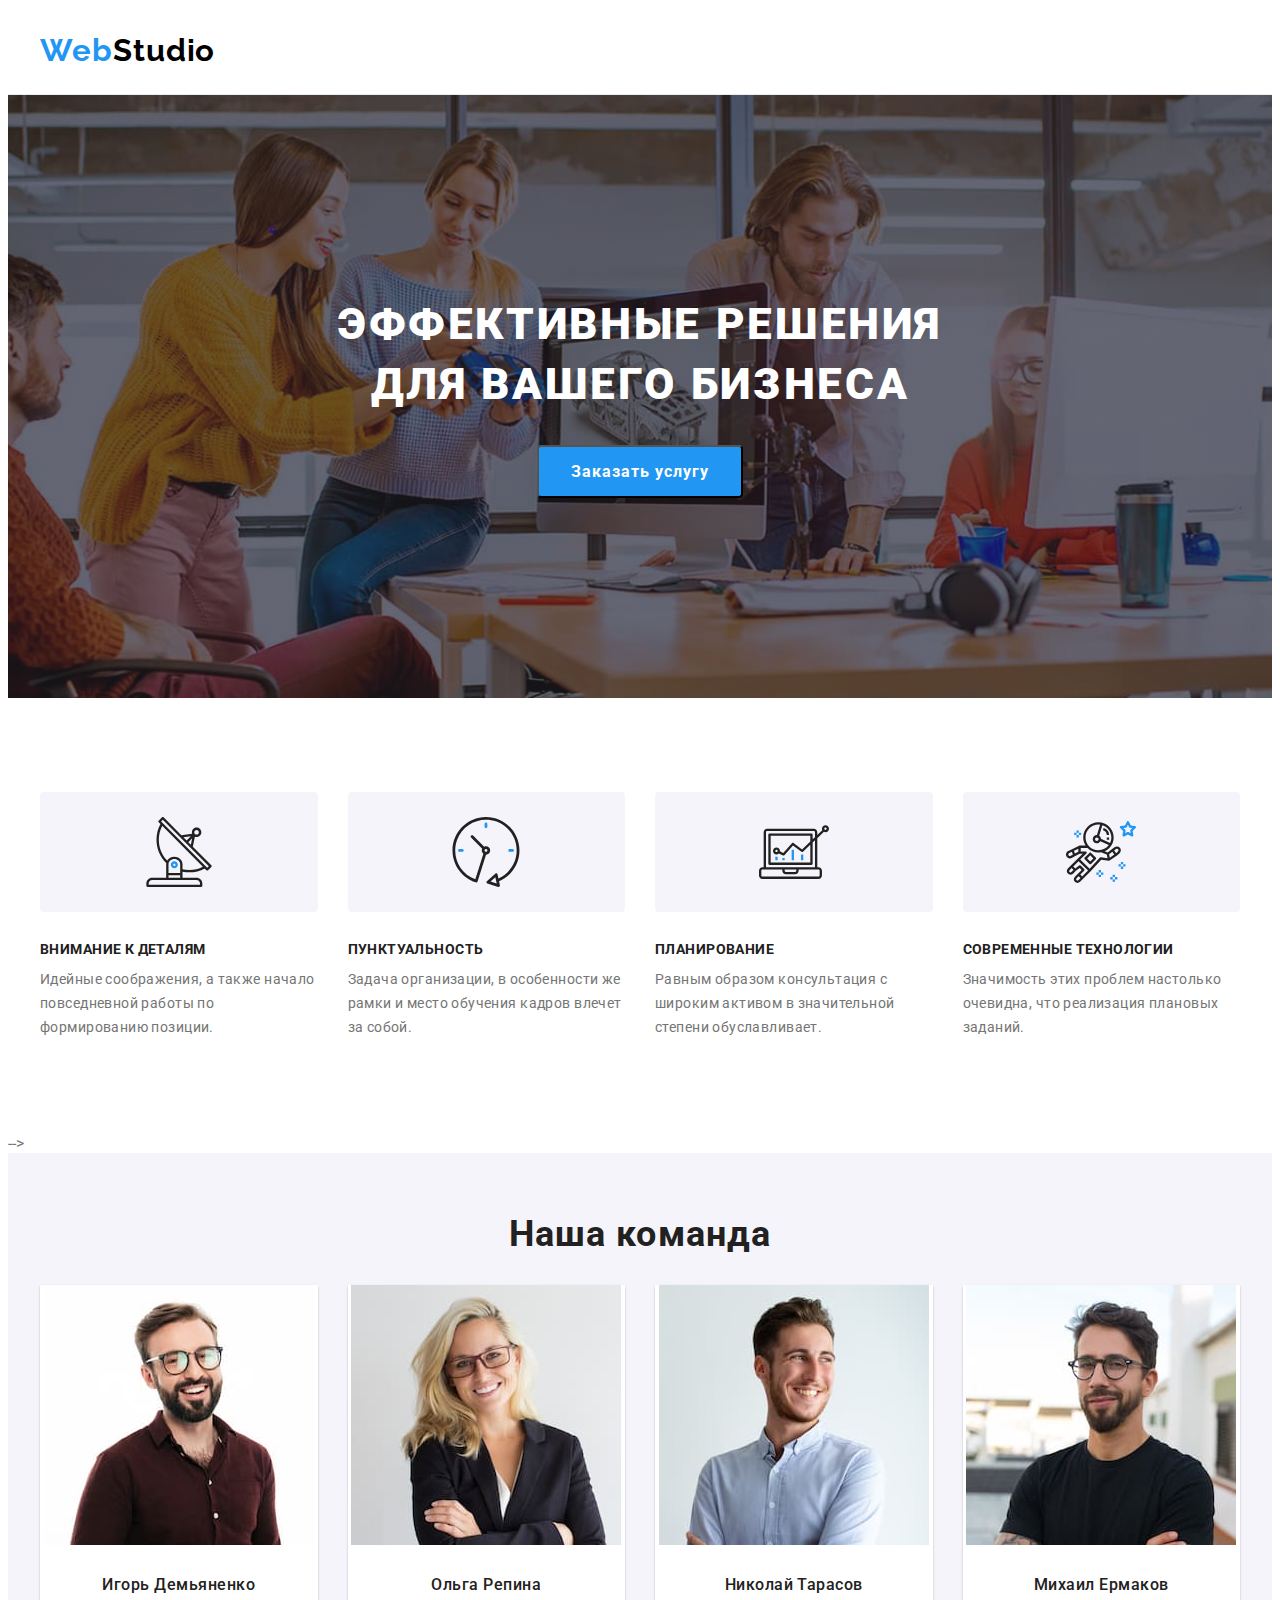
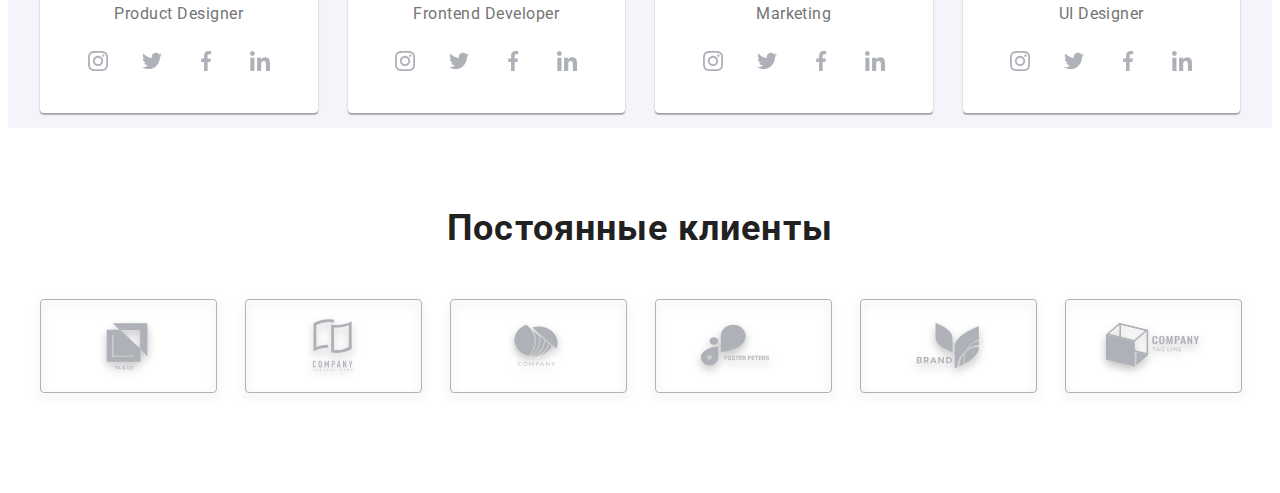
==== commit 487ebddd: "HW8tobecontinium" ====
--- a/index.html
+++ b/index.html
@@ -67,9 +67,11 @@
           </svg>
         </button>
         <ul class="mob-menu__list list">
-          <li class="mob-menu__item">Студия</li>
-          <li class="mob-menu__item">Портфолио</li>
-          <li class="mob-menu__item">Контакты</li>
+          <li class="mob-menu__item"><a class="mob-menu__studio link" href="">Студия</a></li>
+          <li class="mob-menu__item">
+            <a class="mob-menu__portfolio link" href="./portfolio.html">Портфолио</a>
+          </li>
+          <li class="mob-menu__item"><a class="mob-menu__contact link" href="">Контакты</a></li>
         </ul>
         <ul class="contact-menu__list list">
           <li class="contact-menu__link">
@@ -82,10 +84,18 @@
           </li>
         </ul>
         <ul class="social-menu__list list">
-          <li class="social-menu__link">Instagram</li>
-          <li class="social-menu__link">Twitter</li>
-          <li class="social-menu__link">Facebook</li>
-          <li class="social-menu__link">LinkedIn</li>
+          <li class="social-menu__item">
+            <a class="social-menu__link link" href="Instagram">Instagram</a>
+          </li>
+          <li class="social-menu__ltem">
+            <a class="social-menu__link link" href="Twitter">Twitter</a>
+          </li>
+          <li class="social-menu__item">
+            <a class="social-menu__link link" href="Facebook">Facebook</a>
+          </li>
+          <li class="social-menu__item">
+            <a class="social-menu__link link" href="LinkedIn">LinkedIn</a>
+          </li>
         </ul>
       </div>
     </header>
@@ -170,45 +180,22 @@
           <ul class="team__list list">
             <li class="team__column">
               <picture class="team__picture">
-                <!-- <source
-                  srcset="
-                    ./images/team/teamnewdesktop/demyanenko.jpg   1x,
-                    ./images/team/teamnewdesktop/demyanenko2x.jpg 2x
-                  "
-                  media="min-width:1200px"
-                />
-                <source
-                  srcset="
-                    ./images/team/teamnewtablet/demyanenko.jpg   1x,
-                    ./images/team/teamnewtablet/demyanenko2x.jpg 2x
-                  "
-                  media="min-width:768px"
-                /> -->
                 <source
                   media="(min-width: 1200px)"
-                  srcset="
-                    ./images/team/teamnewdesktop/demyanenko.jpg   1x,
-                    ./images/team/teamnewdesktop/demyanenko2x.jpg 2x
-                  "
+                  srcset="./images/team/demyanenkod.jpg 1x, ./images/team/demyanenko2xd.jpg 2x"
                   type="image/jpeg"
                 />
                 <source
                   media="(min-width: 768px)"
-                  srcset="
-                    ./images/team/teamnewtablet/demyanenko.jpg    1x,
-                    ./images/team/teamnewtablet/demyanenko@2x.jpg 2x
-                  "
-                  type="image/jpeg"
-                />
-
-                <!-- <source
-                  srcset="
-                    ./images/team/teamnewtablet/demyanenko.jpg   1x,
-                    ./images/team/teamnewtablet/demyanenko2x.jpg 2x
-                  "
-                  media="min-width:768px"
-                /> -->
-                <img src="./images/team/teamnewmobile/demyanenko.jpg" alt="Игорь Демьяненко" />
+                  srcset="./images/team/demyanenkot.jpg 1x, ./images/team/demyanenko2xt.jpg 2x"
+                  type="image/jpeg"
+                />
+                <source
+                  media="(min-width: 480px)"
+                  srcset="./images/team/demyanenkom.jpg 1x, ./images/team/demyanenko2xm.jpg 2x"
+                  type="image/jpeg"
+                />
+                <img src="./images/team/demyanenkom.jpg" alt="Игорь Демьяненко" />
               </picture>
               <div class="team__about">
                 <h3 class="team__name">Игорь Демьяненко</h3>
@@ -248,27 +235,21 @@
             <li class="team__column">
               <picture class="team__picture">
                 <source
-                  srcset="
-                    ./images/team/teamnewdesktop/repina.jpg   1x,
-                    ./images/team/teamnewdesktop/repina2x.jpg 2x
-                  "
-                  media="min-width:1200px"
-                />
-                <source
-                  srcset="
-                    ./images/team/teamnewtablet/repina.jpg   1x,
-                    ./images/team/teamnewtablet/repina2x.jpg 2x
-                  "
-                  media="min-width:768px"
-                />
-                <source
-                  srcset="
-                    ./images/team/teamnewmobile/repina.jpg   1x,
-                    ./images/team/teamnewmobile/repina2x.jpg 2x
-                  "
-                  media="min-width:480px"
-                />
-                <img src="./images/team/teamnewdesktop/repina.jpg" alt="Ольга Репина" />
+                  media="(min-width: 1200px)"
+                  srcset="./images/team/repinad.jpg 1x, ./images/team/repina2xd.jpg 2x"
+                  type="image/jpeg"
+                />
+                <source
+                  media="(min-width: 768px)"
+                  srcset="./images/team/repinat.jpg 1x, ./images/team/repina2xt.jpg 2x"
+                  type="image/jpeg"
+                />
+                <source
+                  media="(min-width: 480px)"
+                  srcset="./images/team/repinam.jpg 1x, ./images/team/repina2xm.jpg 2x"
+                  type="image/jpeg"
+                />
+                <img src="./images/team/repinam.jpg" alt="Ольга Репин" />
               </picture>
               <div class="team__about">
                 <h3 class="team__name">Ольга Репина</h3>
@@ -308,27 +289,21 @@
             <li class="team__column">
               <picture class="team__picture">
                 <source
-                  srcset="
-                    ./images/team/teamnewdesktop/tarasov.jpg.jpg 1x,
-                    ./images/team/teamnewdesktop/tarasov2x.jpg   2x
-                  "
-                  media="min-width:1200px"
-                />
-                <source
-                  srcset="
-                    ./images/team/teamnewtablet/tarasov.jpg   1x,
-                    ./images/team/teamnewtablet/tarasov2x.jpg 2x
-                  "
-                  media="min-width:768px"
-                />
-                <source
-                  srcset="
-                    ./images/team/teamnewmobile/tarasov.jpg   1x,
-                    ./images/team/teamnewmobile/tarasov2x.jpg 2x
-                  "
-                  media="min-width:480px"
-                />
-                <img src="./images/team/teamnewdesktop/tarasov.jpg" alt="Николай Тарасов" />
+                  media="(min-width: 1200px)"
+                  srcset="./images/team/tarasovd.jpg 1x, ./images/team/tarasov2xd.jpg 2x"
+                  type="image/jpeg"
+                />
+                <source
+                  media="(min-width: 768px)"
+                  srcset="./images/team/tarasovt.jpg 1x, ./images/team/tarasov2xt.jpg 2x"
+                  type="image/jpeg"
+                />
+                <source
+                  media="(min-width: 480px)"
+                  srcset="./images/team/tarasovm.jpg 1x, ./images/team/tarasov2xm.jpg 2x"
+                  type="image/jpeg"
+                />
+                <img src="./images/team/tarasovm.jpg" alt="Николай Тарасов" />
               </picture>
               <div class="team__about">
                 <h3 class="team__name">Николай Тарасов</h3>
@@ -368,27 +343,21 @@
             <li class="team__column">
               <picture class="team__picture">
                 <source
-                  srcset="
-                    ./images/team/teamnewdesktop/ermakov.jpg.jpg.jpg 1x,
-                    ./images/team/teamnewdesktop/ermakov2x.jpg       2x
-                  "
-                  media="min-width:1200px"
-                />
-                <source
-                  srcset="
-                    ./images/team/teamnewtablet/ermakov.jpg   1x,
-                    ./images/team/teamnewtablet/ermakov2x.jpg 2x
-                  "
-                  media="min-width:768px"
-                />
-                <source
-                  srcset="
-                    ./images/team/teamnewmobile/ermakov.jpg   1x,
-                    ./images/team/teamnewmobile/ermakov2x.jpg 2x
-                  "
-                  media="min-width:480px"
-                />
-                <img src="./images/team/teamnewdesktop/ermakov.jpg" alt="Михаил Ермаков" />
+                  media="(min-width: 1200px)"
+                  srcset="./images/team/ermakovd.jpg 1x, ./images/team/ermakov2xd.jpg 2x"
+                  type="image/jpeg"
+                />
+                <source
+                  media="(min-width: 768px)"
+                  srcset="./images/team/ermakovt.jpg 1x, ./images/team/ermakov2xt.jpg 2x"
+                  type="image/jpeg"
+                />
+                <source
+                  media="(min-width: 480px)"
+                  srcset="./images/team/ermakovm.jpg 1x, ./images/team/ermakov2xm.jpg 2x"
+                  type="image/jpeg"
+                />
+                <img src="./images/team/ermakovm.jpg" alt="Михаил Ермаков" />
               </picture>
               <div class="team__about">
                 <h3 class="team__name">Михаил Ермаков</h3>
--- a/css/main.min.css
+++ b/css/main.min.css
@@ -1,2 +1,2 @@
-:root{--main-title-colore: #ffffff;--second-title-color: #212121;--main-text-color: #757575;--accent-color: #2196f3;--timing-function: cubic-bezier(0.4, 0, 0.2, 1);--time: 250ms}body{font-family:'Roboto', sans-serif;color:var(--main-text-color)}p,h1,h2,h3,h4,h5,h6,ul{margin-top:0;margin-bottom:0}ul{padding-left:0}.list{list-style:none}.link{text-decoration:none}.container{width:100%;padding-left:15px;padding-right:15px;margin:0 auto}@media screen and (min-width: 480px){.container{width:480px}}@media screen and (min-width: 768px){.container{width:768px}}@media screen and (min-width: 1200px){.container{width:1200px}}.header{position:relative;border-bottom:1px solid #ececec}.header .container{display:flex;align-items:center;padding-top:0;padding-bottom:0}.header__logo-web{font-family:Raleway;font-style:normal;font-weight:700;font-size:20px;line-height:calc(28 / 20);padding-top:16px;padding-bottom:16px;letter-spacing:0.03em;color:#2196f3}@media screen and (min-widht: 480px){.header__logo-web{font-size:24px;line-height:calc(28 / 24)}}.header__logo-studio{font-family:Raleway;font-style:normal;font-weight:700;font-size:20px;line-height:calc(28 / 20);padding-top:16px;padding-bottom:16px;letter-spacing:0.03em;color:#000000}@media screen and (min-widht: 480px){.header__logo-studio{font-size:24px;line-height:calc(28 / 24)}}.header__menu{position:absolute;top:22px;right:23px;border:none}.header__menu-icon{width:24px;height:16px}.header__mob-menu{position:relative;width:100vh;position:fixed;background-color:#ffffff;top:0;right:0}.mob-menu__open{position:absolute;width:40px;height:40px;border:none;background-color:transparent;top:10px;right:15px}.mob-menu__open-modal{width:19px;height:19px}.mob-menu__list{padding-top:48px;padding-left:40px;margin-bottom:302px}.mob-menu__item{font-weight:500;font-size:40px;line-height:calc(47 / 40);padding-right:40px;letter-spacing:0.02em;color:var(--second-title-color)}.mob-menu__item{margin-bottom:32px}.mob-menu__item:last-child{margin-bottom:-32px}.contact-menu__list{margin-left:40px;display:block}.contact-menu__link{margin-bottom:32px}.contact-menu__link:last-child{margin-bottom:-32px}.contact-menu__tel{font-weight:500;font-size:34px;line-height:calc(40 / 34);letter-spacing:0.02em;color:var(--accent-color)}.contact-menu__email{font-weight:500;font-size:24px;line-height:calc(28 / 24);letter-spacing:0.02em;color:var(--main-text-color)}.social-menu__list{display:flex;margin-top:64px;margin-left:40px;margin-bottom:48px}.social-menu__link{display:block;font-weight:500;font-size:18px;line-height:calc(22 / 18);letter-spacing:0.02em;color:var(--accent-color);margin-right:20px}.social-menu__link:last-child{margin-right:-20px}.header__mob-menu.is-hidden{opacity:0;visibility:hidden;pointer-events:none}.header__navigation{display:flex;align-items:center}.header__list{display:flex;margin-left:93px;display:none}.header__right{display:flex;margin-left:auto;display:none}.header__list .header__item:not(:last-child){margin-right:50px}.header__item .link{display:block;padding-top:32px;padding-bottom:32px}.header__right .header__right-item+.header__right-item{margin-left:50px}.header__studio{position:relative;font-weight:500;font-size:14px;line-height:1.14;padding-top:32px;padding-bottom:32px;letter-spacing:0.02em;color:#2196f3}.header__studio::after{content:'';position:absolute;left:0px;bottom:-1px;display:block;width:100%;height:4px;background-color:var(--accent-color)}.header__studio-second{font-weight:500;font-size:14px;line-height:1.14;padding-top:32px;padding-bottom:32px;letter-spacing:0.02em;color:#212121;transition:color var(--time) var(--timing-function)}.header__studio-second:hover,.header__studio-second:focus{color:var(--accent-color)}.header__potfolio{font-weight:500;font-size:14px;line-height:1.14;padding-top:32px;padding-bottom:32px;letter-spacing:0.02em;color:#212121;transition:color var(--time) var(--timing-function)}.header__potfolio:hover,.header__potfolio:focus{color:var(--accent-color)}.header__potfolio-second{position:relative;font-weight:500;font-size:14px;line-height:1.14;padding-top:32px;padding-bottom:32px;letter-spacing:0.02em;color:#2196f3}.header__potfolio-second::after{content:'';position:absolute;left:0px;bottom:-1px;display:block;width:100%;height:4px;background-color:var(--accent-color)}.header__contact{font-weight:500;font-size:14px;line-height:1.14;letter-spacing:0.02em;color:#212121;transition:color var(--time) var(--timing-function)}.header__contact:hover,.header__contact:focus{color:var(--accent-color)}.icons__envelope{display:block;fill:var(--main-text-color);transition:fill var(--time) var(--timing-function)}.header__email:hover .icons__envelope,.header__email:focus .icons__envelope{fill:var(--accent-color)}.icons__smartphone{display:block;fill:var(--main-text-color);transition:fill var(--time) var(--timing-function)}.header__tel:hover .icons__smartphone,.header__tel:focus .icons__smartphone{fill:var(--accent-color)}.header__icons{margin-right:10px}.header__email{display:flex;align-items:center;font-weight:500;font-size:14px;line-height:1.14;letter-spacing:0.02em;color:#757575;padding-top:32px;padding-bottom:32px;transition:color var(--time) var(--timing-function)}.header__email:hover,.header__email:focus{color:var(--accent-color)}.header__tel{display:flex;align-items:center;font-weight:500;font-size:14px;line-height:1.14;letter-spacing:0.02em;color:#757575;padding-top:32px;padding-bottom:32px;transition:color var(--time) var(--timing-function)}.header__tel:hover,.header__tel:focus{color:var(--accent-color)}.hero{padding-top:118px;padding-bottom:118px;background-image:linear-gradient(rgba(47,48,58,0.4), rgba(47,48,58,0.4)),url(/images/imghero.jpg);background-repeat:no-repeat;background-position:center;background-size:cover;margin-left:auto;margin-right:auto}@media (min-device-pixel-ratio: 2), (min-resolution: 192dpi), (min-resolution: 2dppx){.hero{background-image:linear-gradient(rgba(47,48,58,0.4), rgba(47,48,58,0.4)),url(/images/imghero2x.jpg)}}@media screen and (min-width: 481px){.hero{background-image:linear-gradient(rgba(47,48,58,0.4), rgba(47,48,58,0.4)),url(/images/imgherot.jpg)}}@media screen and (min-width: 481px) and (min-device-pixel-ratio: 2), screen and (min-width: 481px) and (min-resolution: 192dpi), screen and (min-width: 481px) and (min-resolution: 2dppx){.hero{background-image:linear-gradient(rgba(47,48,58,0.4), rgba(47,48,58,0.4)),url(/images/imgherot2x.jpg)}}@media screen and (min-width: 769px){.hero{background-image:linear-gradient(rgba(47,48,58,0.4), rgba(47,48,58,0.4)),url(/images/imgherod.jpg)}}@media screen and (min-width: 769px) and (min-device-pixel-ratio: 2), screen and (min-width: 769px) and (min-resolution: 192dpi), screen and (min-width: 769px) and (min-resolution: 2dppx){.hero{background-image:linear-gradient(rgba(47,48,58,0.4), rgba(47,48,58,0.4)),url(/images/imgherod2x.jpg)}}@media screen and (min-width: 1200px){.hero{padding-top:200px;padding-bottom:200px;max-width:1600px}}.hero__title{font-weight:900;font-size:26px;line-height:1.61;text-align:center;width:360px;margin-left:auto;margin-right:auto;margin-bottom:30px;letter-spacing:0.06em;text-transform:uppercase;color:var(--main-title-colore)}@media screen and (min-width: 1200px){.hero__title{font-size:44px;line-height:1.36;width:696px}}.hero__button{background-color:#2196f3;font-weight:700;font-size:16px;line-height:1.87;display:block;margin-left:auto;margin-right:auto;text-align:center;justify-content:center;padding:10px 32px;letter-spacing:0.06em;color:var(--main-title-colore);border-radius:4px;cursor:pointer;font-family:inherit;transition:background-color var(--time) var(--timing-function)}.hero__button:hover,.hero__button:focus{background-color:#188ce8}.peculiarities{padding-top:94px;padding-bottom:94px}.peculiarities__list{display:flex;flex-wrap:wrap;margin:-15px}.peculiarities__main{margin:15px}@media screen and (min-width: 768px){.peculiarities__main{flex-basis:calc(100% / 2 - 30px)}}@media screen and (min-width: 1200px){.peculiarities__main{flex-basis:calc(100% / 4 - 30px)}}.peculiarities__icons{display:flex;height:120px;width:100%;align-items:center;justify-content:center;border-radius:4px;background-color:#f5f4fa;margin-bottom:30px}.peculiarities__icons-icons{display:block;width:70px;height:70px}.peculiarities__main-title{font-weight:700;font-size:14px;line-height:1.14;margin-bottom:10px;letter-spacing:0.03em;text-align:center;text-transform:uppercase;color:var(--second-title-color)}@media screen and (min-width: 768px){.peculiarities__main-title{text-align:left}}.peculiarities__main-title-org{font-size:14px;line-height:1.71;letter-spacing:0.03em}.main__buttons{padding-top:94px;padding-bottom:94px}.main-buttons__list{display:flex;align-items:center;justify-content:center;margin-bottom:50px}.main-buttons__item{transition:box-shadow var(--time) var(--timing-function)}.main-buttons__item:not(:first-child){margin-left:8px}.main-buttons__item:hover,.main-buttons__item:focus{box-shadow:0px 3px 1px rgba(0,0,0,0.1),0px 1px 2px rgba(0,0,0,0.08),0px 2px 2px rgba(0,0,0,0.12)}.main-button__all{background-color:#2196f3;font-weight:500;font-size:16px;line-height:1.62;padding:6px 22px;text-align:center;letter-spacing:0.03em;border-radius:4px;border:0px;color:#ffffff;cursor:pointer;font-family:inherit}.main-button-other{background-color:#f5f4fa;font-family:inherit;font-weight:500;font-size:16px;line-height:1.62;padding:6px 22px;text-align:center;letter-spacing:0.03em;border:0px;border-radius:4px;color:var(--second-title-color);cursor:pointer;transition:color var(--time) var(--timing-function);transition:background-color var(--time) var(--timing-function)}.main-button-other:hover,.main-button-other:focus{color:var(--main-title-colore);background-color:var(--accent-color)}.projects-list{display:flex;flex-wrap:wrap;margin-left:-30px;margin-top:-30px}.projects-list .projects-information{flex-basis:calc(100% / 3-30px);margin-left:30px;margin-top:30px}.projects-cards{display:block;max-width:100%}.cards-name{padding:20px 24px;border-right:1px solid #eeeeee;border-bottom:1px solid #eeeeee;border-left:1px solid #eeeeee}.projects-name{font-weight:700;font-size:18px;line-height:2;letter-spacing:0.06em;color:var(--second-title-color)}.projects-type{font-weight:400;font-size:16px;line-height:1.87;letter-spacing:0.03em;color:var(--main-text-color)}.projects-information-link{display:block;transition:box-shadow var(--time) var(--timing-function)}.projects-information-link:hover,.projects-information-link:focus{box-shadow:0px 1px 1px rgba(0,0,0,0.12),0px 4px 4px rgba(0,0,0,0.06),1px 4px 6px rgba(0,0,0,0.16)}.projects-cards-text{position:relative;overflow:hidden}.projects-information-text{position:absolute;top:0;height:100%;font-weight:400;font-size:18px;line-height:1.56;letter-spacing:0.03em;color:var(--main-title-colore);background-color:rgba(33,150,243,0.9);padding:63px 24px;overflow:auto;transform:translateY(100%);transition:transform var(--time) var(--timing-function)}.projects-information-link:hover .projects-information-text{transform:translateY(0%)}.doing{padding-bottom:94px}.doing__title{font-weight:700;font-size:36px;line-height:1.17;margin-bottom:50px;text-align:center;letter-spacing:0.03em;color:var(--second-title-color)}.doing__image{display:flex}.doing__image-pictures{position:relative;display:block}.doing__image .doing__image-pictures:not(:first-child){margin-left:30px}.doing__kind{position:absolute;bottom:0;display:flex;justify-content:center;align-items:center;font-weight:700;font-size:14px;line-height:1.14;text-align:center;letter-spacing:0.03em;text-transform:uppercase;color:var(--main-title-colore);background-color:rgba(47,48,58,0.8);width:370px;height:70px}.team{background:#f5f4fa}.team__title{font-weight:700;font-size:28px;line-height:1.18;margin-bottom:30px;text-align:center;letter-spacing:0.03em;color:var(--second-title-color)}.team__list{display:flex;flex-wrap:wrap;margin:-15px}.team__column{margin:15px}@media screen and (min-width: 768px){.team__column{flex-basis:calc(100% / 2 - 30px)}}@media screen and (min-width: 1200px){.team__column{flex-basis:calc(100% / 4 - 30px)}}.team__column{width:100%;background:#ffffff;box-shadow:0px 1px 3px rgba(0,0,0,0.12),0px 1px 1px rgba(0,0,0,0.14),0px 2px 1px rgba(0,0,0,0.2);border-radius:0px 0px 4px 4px}.team__picture{display:flex;align-items:center;justify-content:center}.team__about{padding-top:30px;padding-bottom:30px}.team__name{font-weight:500;font-size:16px;line-height:1.19;margin-bottom:10px;text-align:center;letter-spacing:0.03em;color:var(--second-title-color)}.team__subtitle{font-weight:400;font-size:16px;line-height:1.19;text-align:center;letter-spacing:0.03em;margin-bottom:16px}.team__socials{display:flex;justify-content:center}.team__socials-icons{fill:#afb1b8;transition:fill var(--time) var(--timing-function)}.team__socials-link:hover .team__socials-icons,.team__socials-link:focus .team__socials-icons{fill:var(--main-title-colore)}.team__socials-item{width:44px;height:44px}.team__socials-item:not(:last-child){margin-right:10px}.team__socials-link{display:flex;align-items:center;justify-content:center;width:100%;height:100%;border-radius:50%;background-color:#ffffff;transition:background-color var(--time) var(--timing-function)}.team__socials-link:hover,.team__socials-link:focus{background-color:var(--accent-color)}.clients{padding-top:94px;padding-bottom:94px}.clients__title{font-weight:700;font-size:36px;line-height:1.17;text-align:center;letter-spacing:0.03em;color:var(--second-title-color);margin-bottom:50px}.clients__icons{display:flex;flex-wrap:wrap;margin:-15px}.clients__icons-cards{flex-basis:calc(100% / 2 - 30px);margin:15px;height:92px}@media screen and (min-width: 768px){.clients__icons-cards{flex-basis:calc(100% / 3 - 30px)}}@media screen and (min-width: 1200px){.clients__icons-cards{flex-basis:calc(100% / 6 - 30px)}}.clients__icons-number{width:100%;height:100%;display:flex;align-items:center;justify-content:center;border:1px solid #afb1b8;filter:drop-shadow(0px 4px 4px rgba(0,0,0,0.25));border-radius:4px;color:#afb1b8}.clients__icons-number:hover,.clients__icons-number:focus{border-color:var(--accent-color);color:var(--accent-color)}.clients__icons-number-cards{fill:currentColor}.clients__icons-number-cards{width:106px;height:60px}.footer{padding-top:60px;padding-bottom:60px;background-color:#2f303a}.footer__logo-web{display:block;margin-bottom:20px}.footer__logo-web{font-family:Raleway;font-weight:700;font-size:26px;line-height:1.19;letter-spacing:0.03em;color:#2196f3}.footer__logo-studio{font-family:Raleway;font-weight:700;font-size:26px;line-height:1.19;letter-spacing:0.03em;color:#ffffff}.footer__adress{font-style:normal}.footer__adress-map{font-weight:400;font-size:14px;line-height:1.71;margin-bottom:9px;letter-spacing:0.03em;color:var(--main-title-colore)}.footer__email{font-weight:400;font-size:14px;line-height:1.71;margin-bottom:9px;letter-spacing:0.03em;color:rgba(255,255,255,0.6)}.footer__tel{font-weight:400;font-size:14px;line-height:1.71;letter-spacing:0.03em;color:rgba(255,255,255,0.6)}.footer__logo-together{display:flex;align-items:baseline}.footer-together{margin-left:70px}.footer-together__title{font-weight:700;font-size:14px;line-height:1.14;letter-spacing:0.03em;text-transform:uppercase;margin-bottom:20px;color:var(--main-title-colore)}.footer-together__socials{display:flex}.footer-together__item:not(:first-child){margin-left:10px}.footer-together__icons{fill:var(--main-title-colore)}.footer-together__link{display:flex;align-items:center;justify-content:center;border-radius:50%;background-color:#ffffff1a;width:44px;height:44px;justify-content:center;transition:background-color var(--time) var(--timing-function)}.footer-together__link:hover,.footer-together__link:focus{background-color:var(--accent-color)}.footer-subscribe{margin-left:93px}.footer-subscribe__text{margin-bottom:20px;font-weight:700;font-size:14px;line-height:1.14;letter-spacing:0.03em;text-transform:uppercase;color:var(--main-title-colore)}.footer-subscribe__contact{display:flex}.footer-subscribe__email{width:358px;height:50px;font-weight:400;font-size:16px;line-height:1.25;display:flex;align-items:center;letter-spacing:0.03em;color:rgba(255,255,255,0.6);border:1px solid rgba(255,255,255,0.3);box-sizing:border-box;filter:drop-shadow(0px 4px 4px rgba(0,0,0,0.15));border-radius:4px;background-color:#2f303a;padding:15px 16px}.footer-subscribe__email:focus-within{border-color:var(--accent-color);outline:none}.footer-subscribe__button{width:200px;height:50px;margin-left:12px;font-weight:700;font-size:16px;line-height:1.87;display:flex;align-items:center;text-align:center;letter-spacing:0.06em;color:var(--main-title-colore);background-color:var(--accent-color);box-shadow:0px 4px 4px rgba(0,0,0,0.15);border-radius:4px;padding:10px 28px 10px 29px;cursor:pointer;border:none}.footer-subscribe__icons{margin-left:10px}.backdrop{position:fixed;height:100vh;width:100vw;top:0;background-color:rgba(23,26,36,0.2);transition:opacity var(--time) var(--timing-function),visibility var(--time) var(--timing-function)}.backdrop.is-hidden{opacity:0;visibility:hidden;pointer-events:none}.modal{position:absolute;width:528px;min-height:581px;left:50%;top:50%;transform:translate(-50%, -50%);padding:40px;background-color:var(--main-title-colore);box-shadow:0px 1px 3px rgba(0,0,0,0.12),0px 1px 1px rgba(0,0,0,0.14),0px 2px 1px rgba(0,0,0,0.2);border-radius:4px}.modal__open{position:absolute;display:flex;justify-content:center;align-items:center;width:30px;height:30px;border:1px solid #0000001a;border-radius:50%;top:14px;right:14px;cursor:pointer;background-color:transparent;transition:fill var(--time) var(--timing-function)}.modal__open:focus,.modal__open:hover{fill:var(--accent-color)}.modal__open-modal{display:block;justify-content:center;align-items:center;width:18px;height:18px}.modal__icon-close{position:absolute;padding:6px;width:11px;height:11px}.modal__text{font-weight:700;font-size:20px;line-height:1.15;text-align:center;letter-spacing:0.03em;color:var(--second-title-color);margin-bottom:12px}.modal-form__input{width:100%;height:40px;border:1px solid rgba(33,33,33,0.2);box-sizing:border-box;border-radius:4px;padding-left:42px;transition:border-color var(--time) var(--timing-function)}.modal-form__input:focus-within{border-color:var(--accent-color);outline:none}.modal-form__input:focus+.modal-form__icon{fill:var(--accent-color)}.modal-form__icon{transition:fill var(--time) var(--timing-function)}.modal-form__field{position:relative}.modal__form .modal-form__field:not(:last-child){margin-bottom:10px}.modal-form__label{font-weight:400;font-size:12px;line-height:1.17;letter-spacing:0.01em;color:var(--main-text-color);margin-bottom:4px}.modal-form__input-wrap{display:block;position:relative}.modal-form__icon{position:absolute;width:18px;height:18px;left:12px;top:50%;transform:translateY(-50%);fill:var(--second-title-color)}.modal-form__comment{font-weight:400;font-size:12px;line-height:1.17;letter-spacing:0.01em;color:var(--main-text-color)}.modal__comment{width:100%;height:120px;border:1px solid rgba(33,33,33,0.2);box-sizing:border-box;border-radius:4px;resize:none;padding:12px 16px;transition:border-color var(--time) var(--timing-function)}.modal__comment:focus-within{border-color:var(--accent-color);outline:none}.modal__comment::placeholder{font-weight:400;font-size:12px;line-height:1.67;letter-spacing:0.01em;color:rgba(117,117,117,0.5)}.modal-form-checkbox__checkbox{position:absolute;border:0;overflow:hidden;clip:rect(0 0 0 0)}.modal-form-checkbox__check{display:flex;align-items:center;font-weight:400;font-size:14px;line-height:1.71;letter-spacing:0.03em;color:var(--main-text-color)}.modal-form-checkbox__check-contract{font-weight:400;font-size:14px;line-height:1.71;letter-spacing:0.03em;color:var(--accent-color);margin-left:3px}.modal-form-checkbox__icon-check{width:16px;height:15px;border:2px solid var(--second-title-color);border-radius:2px;display:flex;align-items:center;justify-content:center;margin-right:7px}.modal-form-checkbox__checkbox:focus+.modal-form-checkbox__check>.modal-form-checkbox__icon-check{background-color:var(--accent-color);border:none}.modal-form-checkbox__checkbox:checked+.modal-form-checkbox__check>.modal-form-checkbox__checkbox:focus+.modal-form-checkbox__check>.modal-form-checkbox__icon-check{background-color:var(--accent-color);border:none}.modal-form-checkbox__modal-icon-check{fill:#ffffff}.modal__button-submit{width:200px;height:50px;background-color:var(--accent-color);cursor:pointer;box-shadow:0px 4px 4px rgba(0,0,0,0.15);border-radius:4px;font-weight:700;font-size:16px;line-height:1.87;display:flex;display:block;margin-left:auto;margin-right:auto;margin-top:30px;align-items:center;text-align:center;letter-spacing:0.06em;font-family:inherit;color:var(--main-title-colore);padding:10px 55px 10px 56px;border:none;transition:background-color var(--time) var(--timing-function)}.modal__button-submit:focus,.modal__button-submit:hover{background-color:#188ce8}
+:root{--main-title-colore: #ffffff;--second-title-color: #212121;--main-text-color: #757575;--accent-color: #2196f3;--timing-function: cubic-bezier(0.4, 0, 0.2, 1);--time: 250ms}body{font-family:'Roboto', sans-serif;color:var(--main-text-color)}p,h1,h2,h3,h4,h5,h6,ul{margin-top:0;margin-bottom:0}ul{padding-left:0}.list{list-style:none}.link{text-decoration:none}.container{width:100%;padding-left:15px;padding-right:15px;margin:0 auto}@media screen and (min-width: 480px){.container{width:480px}}@media screen and (min-width: 768px){.container{width:768px}}@media screen and (min-width: 1200px){.container{width:1200px}}.header{position:relative;border-bottom:1px solid #ececec}.header .container{display:flex;align-items:center;padding-top:0;padding-bottom:0}.header__logo-web{font-weight:700;font-size:24px;line-height:1.17;font-family:Raleway;padding-top:16px;padding-bottom:16px;letter-spacing:0.03em;color:#2196f3}@media screen and (min-width: 768px){.header__logo-web{padding-top:26px;padding-bottom:26px}}@media screen and (min-width: 1200px){.header__logo-web{padding-top:24px;padding-bottom:25px;font-weight:700;font-size:31px;line-height:1.19}}.header__logo-studio{font-family:Raleway;font-weight:700;font-size:24px;line-height:1.17;padding-top:16px;padding-bottom:16px;letter-spacing:0.03em;color:#000000}@media screen and (min-width: 768px){.header__logo-studio{padding-top:26px;padding-bottom:26px}}@media screen and (min-width: 1200px){.header__logo-studio{padding-top:24px;padding-bottom:25px;font-weight:700;font-size:31px;line-height:1.19}}.header__navigation{display:flex;align-items:center}.header__list{display:flex;margin-left:93px;display:none}.header__right{display:flex;margin-left:auto;display:none}.header__list .header__item:not(:last-child){margin-right:50px}.header__item .link{display:block;padding-top:32px;padding-bottom:32px}.header__right .header__right-item+.header__right-item{margin-left:50px}.header__studio{position:relative;font-weight:500;font-size:14px;line-height:1.14;padding-top:32px;padding-bottom:32px;letter-spacing:0.02em;color:#2196f3}.header__studio::after{content:'';position:absolute;left:0px;bottom:-1px;display:block;width:100%;height:4px;background-color:var(--accent-color)}.header__studio-second{font-weight:500;font-size:14px;line-height:1.14;padding-top:32px;padding-bottom:32px;letter-spacing:0.02em;color:#212121;transition:color var(--time) var(--timing-function)}.header__studio-second:hover,.header__studio-second:focus{color:var(--accent-color)}.header__potfolio{font-weight:500;font-size:14px;line-height:1.14;padding-top:32px;padding-bottom:32px;letter-spacing:0.02em;color:#212121;transition:color var(--time) var(--timing-function)}.header__potfolio:hover,.header__potfolio:focus{color:var(--accent-color)}.header__potfolio-second{position:relative;font-weight:500;font-size:14px;line-height:1.14;padding-top:32px;padding-bottom:32px;letter-spacing:0.02em;color:#2196f3}.header__potfolio-second::after{content:'';position:absolute;left:0px;bottom:-1px;display:block;width:100%;height:4px;background-color:var(--accent-color)}.header__contact{font-weight:500;font-size:14px;line-height:1.14;letter-spacing:0.02em;color:#212121;transition:color var(--time) var(--timing-function)}.header__contact:hover,.header__contact:focus{color:var(--accent-color)}.icons__envelope{display:block;fill:var(--main-text-color);transition:fill var(--time) var(--timing-function)}.header__email:hover .icons__envelope,.header__email:focus .icons__envelope{fill:var(--accent-color)}.icons__smartphone{display:block;fill:var(--main-text-color);transition:fill var(--time) var(--timing-function)}.header__tel:hover .icons__smartphone,.header__tel:focus .icons__smartphone{fill:var(--accent-color)}.header__icons{margin-right:10px}.header__email{display:flex;align-items:center;font-weight:500;font-size:14px;line-height:1.14;letter-spacing:0.02em;color:#757575;padding-top:32px;padding-bottom:32px;transition:color var(--time) var(--timing-function)}.header__email:hover,.header__email:focus{color:var(--accent-color)}.header__tel{display:flex;align-items:center;font-weight:500;font-size:14px;line-height:1.14;letter-spacing:0.02em;color:#757575;padding-top:32px;padding-bottom:32px;transition:color var(--time) var(--timing-function)}.header__tel:hover,.header__tel:focus{color:var(--accent-color)}.header__logo-web{font-weight:700;font-size:24px;line-height:1.17;font-family:Raleway;padding-top:16px;padding-bottom:16px;letter-spacing:0.03em;color:#2196f3}@media screen and (min-width: 768px){.header__logo-web{padding-top:26px;padding-bottom:26px}}@media screen and (min-width: 1200px){.header__logo-web{padding-top:24px;padding-bottom:25px;font-weight:700;font-size:31px;line-height:1.19}}.header__logo-studio{font-family:Raleway;font-weight:700;font-size:24px;line-height:1.17;padding-top:16px;padding-bottom:16px;letter-spacing:0.03em;color:#000000}@media screen and (min-width: 768px){.header__logo-studio{padding-top:26px;padding-bottom:26px}}@media screen and (min-width: 1200px){.header__logo-studio{padding-top:24px;padding-bottom:25px;font-weight:700;font-size:31px;line-height:1.19}}.header__navigation{display:flex;align-items:center}.header__list{display:flex;margin-left:93px;display:none}.header__right{display:flex;margin-left:auto;display:none}.header__list .header__item:not(:last-child){margin-right:50px}.header__item .link{display:block;padding-top:32px;padding-bottom:32px}.header__right .header__right-item+.header__right-item{margin-left:50px}.header__studio{position:relative;font-weight:500;font-size:14px;line-height:1.14;padding-top:32px;padding-bottom:32px;letter-spacing:0.02em;color:#2196f3}.header__studio::after{content:'';position:absolute;left:0px;bottom:-1px;display:block;width:100%;height:4px;background-color:var(--accent-color)}.header__studio-second{font-weight:500;font-size:14px;line-height:1.14;padding-top:32px;padding-bottom:32px;letter-spacing:0.02em;color:#212121;transition:color var(--time) var(--timing-function)}.header__studio-second:hover,.header__studio-second:focus{color:var(--accent-color)}.header__potfolio{font-weight:500;font-size:14px;line-height:1.14;padding-top:32px;padding-bottom:32px;letter-spacing:0.02em;color:#212121;transition:color var(--time) var(--timing-function)}.header__potfolio:hover,.header__potfolio:focus{color:var(--accent-color)}.header__potfolio-second{position:relative;font-weight:500;font-size:14px;line-height:1.14;padding-top:32px;padding-bottom:32px;letter-spacing:0.02em;color:#2196f3}.header__potfolio-second::after{content:'';position:absolute;left:0px;bottom:-1px;display:block;width:100%;height:4px;background-color:var(--accent-color)}.header__contact{font-weight:500;font-size:14px;line-height:1.14;letter-spacing:0.02em;color:#212121;transition:color var(--time) var(--timing-function)}.header__contact:hover,.header__contact:focus{color:var(--accent-color)}.icons__envelope{display:block;fill:var(--main-text-color);transition:fill var(--time) var(--timing-function)}.header__email:hover .icons__envelope,.header__email:focus .icons__envelope{fill:var(--accent-color)}.icons__smartphone{display:block;fill:var(--main-text-color);transition:fill var(--time) var(--timing-function)}.header__tel:hover .icons__smartphone,.header__tel:focus .icons__smartphone{fill:var(--accent-color)}.header__icons{margin-right:10px}.header__email{display:flex;align-items:center;font-weight:500;font-size:14px;line-height:1.14;letter-spacing:0.02em;color:#757575;padding-top:32px;padding-bottom:32px;transition:color var(--time) var(--timing-function)}.header__email:hover,.header__email:focus{color:var(--accent-color)}.header__tel{display:flex;align-items:center;font-weight:500;font-size:14px;line-height:1.14;letter-spacing:0.02em;color:#757575;padding-top:32px;padding-bottom:32px;transition:color var(--time) var(--timing-function)}.header__tel:hover,.header__tel:focus{color:var(--accent-color)}.header__menu{position:absolute;top:22px;right:23px;border:none}@media screen and (min-width: 768px){.header__menu{display:none}}.header__menu-icon{width:24px;height:16px;transition:fill var(--time) var(--timing-function)}.header__menu-icon:hover,.header__menu-icon:focus{fill:var(--accent-color)}.header__mob-menu{width:480px;position:fixed;background-color:#ffffff;top:0;right:0}.mob-menu__open{position:absolute;width:40px;height:40px;border:none;background-color:transparent;top:10px;right:15px}.mob-menu__open-modal{width:19px;height:19px;fill:var(--second-title-color);cursor:pointer;transition:fill var(--time) var(--timing-function)}.mob-menu__open-modal:hover,.mob-menu__open-modal:focus{fill:var(--accent-color)}.mob-menu__list{padding-top:48px;padding-left:40px;margin-bottom:302px}.mob-menu__studio{font-weight:500;font-size:40px;line-height:1.18;padding-right:40px;letter-spacing:0.02em;color:var(--second-title-color);cursor:pointer;transition:color var(--time) var(--timing-function)}.mob-menu__studio:hover,.mob-menu__studio:focus{color:var(--accent-color)}.mob-menu__portfolio,.mob-menu__contact{font-weight:500;font-size:40px;line-height:1.18;padding-right:40px;letter-spacing:0.02em;color:var(--second-title-color)}.mob-menu__item{margin-bottom:32px}.mob-menu__item:last-child{margin-bottom:-32px}.contact-menu__list{margin-left:40px;display:block}.contact-menu__link{margin-bottom:32px}.contact-menu__link:last-child{margin-bottom:-32px}.contact-menu__tel{font-weight:500;font-size:34px;line-height:calc(40 / 34);letter-spacing:0.02em;color:var(--accent-color)}.contact-menu__email{font-weight:500;font-size:24px;line-height:calc(28 / 24);letter-spacing:0.02em;color:var(--main-text-color)}.social-menu__list{display:flex;margin-top:64px;margin-left:40px;margin-bottom:48px}.social-menu__item:last-child{margin-right:-20px}.social-menu__link{display:block;font-weight:500;font-size:18px;line-height:1.22;letter-spacing:0.02em;color:var(--accent-color);margin-right:20px}.header__mob-menu.is-hidden{opacity:0;visibility:hidden;pointer-events:none}.hero{padding-top:118px;padding-bottom:118px;background-image:linear-gradient(rgba(47,48,58,0.4), rgba(47,48,58,0.4)),url(/images/imghero.jpg);background-repeat:no-repeat;background-position:center;background-size:cover;margin-left:auto;margin-right:auto}@media (min-device-pixel-ratio: 2), (min-resolution: 192dpi), (min-resolution: 2dppx){.hero{background-image:linear-gradient(rgba(47,48,58,0.4), rgba(47,48,58,0.4)),url(/images/imghero2x.jpg)}}@media screen and (min-width: 481px){.hero{background-image:linear-gradient(rgba(47,48,58,0.4), rgba(47,48,58,0.4)),url(/images/imgherot.jpg)}}@media screen and (min-width: 481px) and (min-device-pixel-ratio: 2), screen and (min-width: 481px) and (min-resolution: 192dpi), screen and (min-width: 481px) and (min-resolution: 2dppx){.hero{background-image:linear-gradient(rgba(47,48,58,0.4), rgba(47,48,58,0.4)),url(/images/imgherot2x.jpg)}}@media screen and (min-width: 769px){.hero{background-image:linear-gradient(rgba(47,48,58,0.4), rgba(47,48,58,0.4)),url(/images/imgherod.jpg)}}@media screen and (min-width: 769px) and (min-device-pixel-ratio: 2), screen and (min-width: 769px) and (min-resolution: 192dpi), screen and (min-width: 769px) and (min-resolution: 2dppx){.hero{background-image:linear-gradient(rgba(47,48,58,0.4), rgba(47,48,58,0.4)),url(/images/imgherod2x.jpg)}}@media screen and (min-width: 1200px){.hero{padding-top:200px;padding-bottom:200px;max-width:1600px}}.hero__title{font-weight:900;font-size:26px;line-height:1.61;text-align:center;width:360px;margin-left:auto;margin-right:auto;margin-bottom:30px;letter-spacing:0.06em;text-transform:uppercase;color:var(--main-title-colore)}@media screen and (min-width: 1200px){.hero__title{font-size:44px;line-height:1.36;width:696px}}.hero__button{background-color:#2196f3;font-weight:700;font-size:16px;line-height:1.87;display:block;margin-left:auto;margin-right:auto;text-align:center;justify-content:center;padding:10px 32px;letter-spacing:0.06em;color:var(--main-title-colore);border-radius:4px;cursor:pointer;font-family:inherit;transition:background-color var(--time) var(--timing-function)}.hero__button:hover,.hero__button:focus{background-color:#188ce8}.peculiarities{padding-top:94px;padding-bottom:94px}.peculiarities__list{display:flex;flex-wrap:wrap;margin:-15px}.peculiarities__main{margin:15px}@media screen and (min-width: 768px){.peculiarities__main{flex-basis:calc(100% / 2 - 30px)}}@media screen and (min-width: 1200px){.peculiarities__main{flex-basis:calc(100% / 4 - 30px)}}.peculiarities__icons{display:flex;height:120px;width:100%;align-items:center;justify-content:center;border-radius:4px;background-color:#f5f4fa;margin-bottom:30px}.peculiarities__icons-icons{display:block;width:70px;height:70px}.peculiarities__main-title{font-weight:700;font-size:14px;line-height:1.14;margin-bottom:10px;letter-spacing:0.03em;text-align:center;text-transform:uppercase;color:var(--second-title-color)}@media screen and (min-width: 768px){.peculiarities__main-title{text-align:left}}.peculiarities__main-title-org{font-size:14px;line-height:1.71;letter-spacing:0.03em}.main__buttons{padding-top:60px;padding-bottom:60px}@media screen and (min-width: 1200px){.main__buttons{padding-top:94px;padding-bottom:94px}}.main-buttons__list{display:flex;flex-wrap:wrap;margin-bottom:40px}@media screen and (min-width: 768px){.main-buttons__list{align-items:center;justify-content:center;margin-bottom:30px}}.main-buttons__item{transition:box-shadow var(--time) var(--timing-function);margin-bottom:15px}.main-buttons__item:not(:first-child){margin-left:8px}.main-buttons__item:nth-child(4){margin-left:0px;margin-bottom:0px}.main-buttons__item:nth-child(5){margin-bottom:0px}.main-buttons__item:hover,.main-buttons__item:focus{box-shadow:0px 3px 1px rgba(0,0,0,0.1),0px 1px 2px rgba(0,0,0,0.08),0px 2px 2px rgba(0,0,0,0.12)}@media screen and (min-width: 768px){.main-buttons__item{margin-bottom:0px}.main-buttons__item:not(:first-child){margin-left:8px}}.main-button__all{font-family:inherit;background-color:#2196f3;font-weight:500;font-size:16px;line-height:1.62;padding:6px 22px;text-align:center;letter-spacing:0.03em;border-radius:4px;border:0px;color:#ffffff;cursor:pointer;font-family:inherit}.main-button-other{font-family:inherit;background-color:#f5f4fa;font-family:inherit;font-weight:500;font-size:16px;line-height:1.62;padding:6px 22px;text-align:center;letter-spacing:0.03em;border:0px;border-radius:4px;color:var(--second-title-color);cursor:pointer;transition:color var(--time) var(--timing-function);transition:background-color var(--time) var(--timing-function)}.main-button-other:hover,.main-button-other:focus{color:var(--main-title-colore);background-color:var(--accent-color)}.projects__list{display:flex;flex-wrap:wrap;margin:-15px}.projects__column{margin:15px}@media screen and (min-width: 768px){.projects__column{flex-basis:calc(100% / 2 - 30px)}}@media screen and (min-width: 1200px){.projects__column{flex-basis:calc(100% / 3 - 30px)}}.projects__cards{display:block;max-width:100%}.projects__cards-name{padding:20px 24px;border-right:1px solid #eeeeee;border-bottom:1px solid #eeeeee;border-left:1px solid #eeeeee;flex-grow:1}.projects__name{font-weight:700;font-size:18px;line-height:2;letter-spacing:0.06em;color:var(--second-title-color);margin-bottom:4px;font-family:inherit}.projects__type{font-weight:400;font-size:16px;line-height:1.87;letter-spacing:0.03em;color:var(--main-text-color);font-family:inherit}.projects__link{display:block;transition:box-shadow var(--time) var(--timing-function)}.projects__link:hover,.projects__link:focus{box-shadow:0px 1px 1px rgba(0,0,0,0.12),0px 4px 4px rgba(0,0,0,0.06),1px 4px 6px rgba(0,0,0,0.16)}@media screen and (min-width: 768px){.projects__link{flex-direction:column;max-height:100%}}.projects__text{position:relative;overflow:hidden}.projects__information-text{position:absolute;top:0;height:100%;font-weight:400;font-size:18px;line-height:1.56;letter-spacing:0.03em;color:var(--main-title-colore);background-color:rgba(33,150,243,0.9);padding:63px 24px;overflow:auto;transform:translateY(100%);transition:transform var(--time) var(--timing-function)}.projects__link:hover .projects__information-text{transform:translateY(0%)}.doing{padding-bottom:94px}.doing__title{font-weight:700;font-size:36px;line-height:1.17;margin-bottom:50px;text-align:center;letter-spacing:0.03em;color:var(--second-title-color)}.doing__image{display:flex}.doing__image-pictures{position:relative;display:block}.doing__image .doing__image-pictures:not(:first-child){margin-left:30px}.doing__kind{position:absolute;bottom:0;display:flex;justify-content:center;align-items:center;font-weight:700;font-size:14px;line-height:1.14;text-align:center;letter-spacing:0.03em;text-transform:uppercase;color:var(--main-title-colore);background-color:rgba(47,48,58,0.8);width:370px;height:70px}.team{background:#f5f4fa;padding-top:60px}.team__title{font-weight:700;font-size:28px;line-height:1.18;margin-bottom:30px;text-align:center;letter-spacing:0.03em;color:var(--second-title-color)}@media screen and (min-width: 1200px){.team__title{font-weight:700;font-size:36px;line-height:1.17;letter-spacing:0.03em}}.team__list{display:flex;flex-wrap:wrap;margin:-15px}.team__column{margin:15px}@media screen and (min-width: 768px){.team__column{flex-basis:calc(100% / 2 - 30px)}}@media screen and (min-width: 1200px){.team__column{flex-basis:calc(100% / 4 - 30px)}}.team__column{width:100%;background:#ffffff;box-shadow:0px 1px 3px rgba(0,0,0,0.12),0px 1px 1px rgba(0,0,0,0.14),0px 2px 1px rgba(0,0,0,0.2);border-radius:0px 0px 4px 4px}.team__picture{display:flex;align-items:center;justify-content:center}.team__about{padding-top:30px;padding-bottom:30px}.team__name{font-weight:500;font-size:16px;line-height:1.19;margin-bottom:10px;text-align:center;letter-spacing:0.03em;color:var(--second-title-color)}.team__subtitle{font-weight:400;font-size:16px;line-height:1.19;text-align:center;letter-spacing:0.03em;margin-bottom:16px}.team__socials{display:flex;justify-content:center}.team__socials-icons{fill:#afb1b8;transition:fill var(--time) var(--timing-function)}.team__socials-link:hover .team__socials-icons,.team__socials-link:focus .team__socials-icons{fill:var(--main-title-colore)}.team__socials-item{width:44px;height:44px}.team__socials-item:not(:last-child){margin-right:10px}.team__socials-link{display:flex;align-items:center;justify-content:center;width:100%;height:100%;border-radius:50%;background-color:#ffffff;transition:background-color var(--time) var(--timing-function)}.team__socials-link:hover,.team__socials-link:focus{background-color:var(--accent-color)}.clients{padding-top:94px;padding-bottom:94px}.clients__title{font-weight:700;font-size:28px;line-height:1.18;text-align:center;letter-spacing:0.03em;color:var(--second-title-color);margin-bottom:50px}@media screen and (min-width: 1200px){.clients__title{font-weight:700;font-size:36px;line-height:1.17;letter-spacing:0.03em}}.clients__icons{display:flex;flex-wrap:wrap;margin:-15px}.clients__icons-cards{flex-basis:calc(100% / 2 - 30px);margin:15px;height:92px}@media screen and (min-width: 768px){.clients__icons-cards{flex-basis:calc(100% / 3 - 30px)}}@media screen and (min-width: 1200px){.clients__icons-cards{flex-basis:calc(100% / 6 - 30px)}}.clients__icons-number{width:100%;height:100%;display:flex;align-items:center;justify-content:center;border:1px solid #afb1b8;filter:drop-shadow(0px 4px 4px rgba(0,0,0,0.25));border-radius:4px;color:#afb1b8}.clients__icons-number:hover,.clients__icons-number:focus{border-color:var(--accent-color);color:var(--accent-color)}.clients__icons-number-cards{fill:currentColor}.clients__icons-number-cards{width:106px;height:60px}.footer{padding-top:60px;padding-bottom:60px;background-color:#2f303a}.footer__logo-web{display:block;margin-bottom:20px}.footer__logo-web{font-family:Raleway;font-weight:700;font-size:26px;line-height:1.19;letter-spacing:0.03em;color:#2196f3}.footer__logo-studio{font-family:Raleway;font-weight:700;font-size:26px;line-height:1.19;letter-spacing:0.03em;color:#ffffff}.footer__adress{font-style:normal}.footer__adress-map{font-weight:400;font-size:14px;line-height:1.71;margin-bottom:9px;letter-spacing:0.03em;color:var(--main-title-colore)}.footer__email{font-weight:400;font-size:14px;line-height:1.71;margin-bottom:9px;letter-spacing:0.03em;color:rgba(255,255,255,0.6)}.footer__tel{font-weight:400;font-size:14px;line-height:1.71;letter-spacing:0.03em;color:rgba(255,255,255,0.6)}.footer__logo-together{display:flex;align-items:baseline}.footer-together{margin-left:70px}.footer-together__title{font-weight:700;font-size:14px;line-height:1.14;letter-spacing:0.03em;text-transform:uppercase;margin-bottom:20px;color:var(--main-title-colore)}.footer-together__socials{display:flex}.footer-together__item:not(:first-child){margin-left:10px}.footer-together__icons{fill:var(--main-title-colore)}.footer-together__link{display:flex;align-items:center;justify-content:center;border-radius:50%;background-color:#ffffff1a;width:44px;height:44px;justify-content:center;transition:background-color var(--time) var(--timing-function)}.footer-together__link:hover,.footer-together__link:focus{background-color:var(--accent-color)}.footer-subscribe{margin-left:93px}.footer-subscribe__text{margin-bottom:20px;font-weight:700;font-size:14px;line-height:1.14;letter-spacing:0.03em;text-transform:uppercase;color:var(--main-title-colore)}.footer-subscribe__contact{display:flex}.footer-subscribe__email{width:358px;height:50px;font-weight:400;font-size:16px;line-height:1.25;display:flex;align-items:center;letter-spacing:0.03em;color:rgba(255,255,255,0.6);border:1px solid rgba(255,255,255,0.3);box-sizing:border-box;filter:drop-shadow(0px 4px 4px rgba(0,0,0,0.15));border-radius:4px;background-color:#2f303a;padding:15px 16px}.footer-subscribe__email:focus-within{border-color:var(--accent-color);outline:none}.footer-subscribe__button{width:200px;height:50px;margin-left:12px;font-weight:700;font-size:16px;line-height:1.87;display:flex;align-items:center;text-align:center;letter-spacing:0.06em;color:var(--main-title-colore);background-color:var(--accent-color);box-shadow:0px 4px 4px rgba(0,0,0,0.15);border-radius:4px;padding:10px 28px 10px 29px;cursor:pointer;border:none}.footer-subscribe__icons{margin-left:10px}.backdrop{position:fixed;height:100vh;width:100vw;top:0;background-color:rgba(23,26,36,0.2);transition:opacity var(--time) var(--timing-function),visibility var(--time) var(--timing-function)}.backdrop.is-hidden{opacity:0;visibility:hidden;pointer-events:none}.modal{position:absolute;width:528px;min-height:581px;left:50%;top:50%;transform:translate(-50%, -50%);padding:40px;background-color:var(--main-title-colore);box-shadow:0px 1px 3px rgba(0,0,0,0.12),0px 1px 1px rgba(0,0,0,0.14),0px 2px 1px rgba(0,0,0,0.2);border-radius:4px}.modal__open{position:absolute;display:flex;justify-content:center;align-items:center;width:30px;height:30px;border:1px solid #0000001a;border-radius:50%;top:14px;right:14px;cursor:pointer;background-color:transparent;transition:fill var(--time) var(--timing-function)}.modal__open:focus,.modal__open:hover{fill:var(--accent-color)}.modal__open-modal{display:block;justify-content:center;align-items:center;width:18px;height:18px}.modal__icon-close{position:absolute;padding:6px;width:11px;height:11px}.modal__text{font-weight:700;font-size:20px;line-height:1.15;text-align:center;letter-spacing:0.03em;color:var(--second-title-color);margin-bottom:12px}.modal-form__input{width:100%;height:40px;border:1px solid rgba(33,33,33,0.2);box-sizing:border-box;border-radius:4px;padding-left:42px;transition:border-color var(--time) var(--timing-function)}.modal-form__input:focus-within{border-color:var(--accent-color);outline:none}.modal-form__input:focus+.modal-form__icon{fill:var(--accent-color)}.modal-form__icon{transition:fill var(--time) var(--timing-function)}.modal-form__field{position:relative}.modal__form .modal-form__field:not(:last-child){margin-bottom:10px}.modal-form__label{font-weight:400;font-size:12px;line-height:1.17;letter-spacing:0.01em;color:var(--main-text-color);margin-bottom:4px}.modal-form__input-wrap{display:block;position:relative}.modal-form__icon{position:absolute;width:18px;height:18px;left:12px;top:50%;transform:translateY(-50%);fill:var(--second-title-color)}.modal-form__comment{font-weight:400;font-size:12px;line-height:1.17;letter-spacing:0.01em;color:var(--main-text-color)}.modal__comment{width:100%;height:120px;border:1px solid rgba(33,33,33,0.2);box-sizing:border-box;border-radius:4px;resize:none;padding:12px 16px;transition:border-color var(--time) var(--timing-function)}.modal__comment:focus-within{border-color:var(--accent-color);outline:none}.modal__comment::placeholder{font-weight:400;font-size:12px;line-height:1.67;letter-spacing:0.01em;color:rgba(117,117,117,0.5)}.modal-form-checkbox__checkbox{position:absolute;border:0;overflow:hidden;clip:rect(0 0 0 0)}.modal-form-checkbox__check{display:flex;align-items:center;font-weight:400;font-size:14px;line-height:1.71;letter-spacing:0.03em;color:var(--main-text-color)}.modal-form-checkbox__check-contract{font-weight:400;font-size:14px;line-height:1.71;letter-spacing:0.03em;color:var(--accent-color);margin-left:3px}.modal-form-checkbox__icon-check{width:16px;height:15px;border:2px solid var(--second-title-color);border-radius:2px;display:flex;align-items:center;justify-content:center;margin-right:7px}.modal-form-checkbox__checkbox:focus+.modal-form-checkbox__check>.modal-form-checkbox__icon-check{background-color:var(--accent-color);border:none}.modal-form-checkbox__checkbox:checked+.modal-form-checkbox__check>.modal-form-checkbox__checkbox:focus+.modal-form-checkbox__check>.modal-form-checkbox__icon-check{background-color:var(--accent-color);border:none}.modal-form-checkbox__modal-icon-check{fill:#ffffff}.modal__button-submit{width:200px;height:50px;background-color:var(--accent-color);cursor:pointer;box-shadow:0px 4px 4px rgba(0,0,0,0.15);border-radius:4px;font-weight:700;font-size:16px;line-height:1.87;display:flex;display:block;margin-left:auto;margin-right:auto;margin-top:30px;align-items:center;text-align:center;letter-spacing:0.06em;font-family:inherit;color:var(--main-title-colore);padding:10px 55px 10px 56px;border:none;transition:background-color var(--time) var(--timing-function)}.modal__button-submit:focus,.modal__button-submit:hover{background-color:#188ce8}
 /*# sourceMappingURL=main.min.css.map */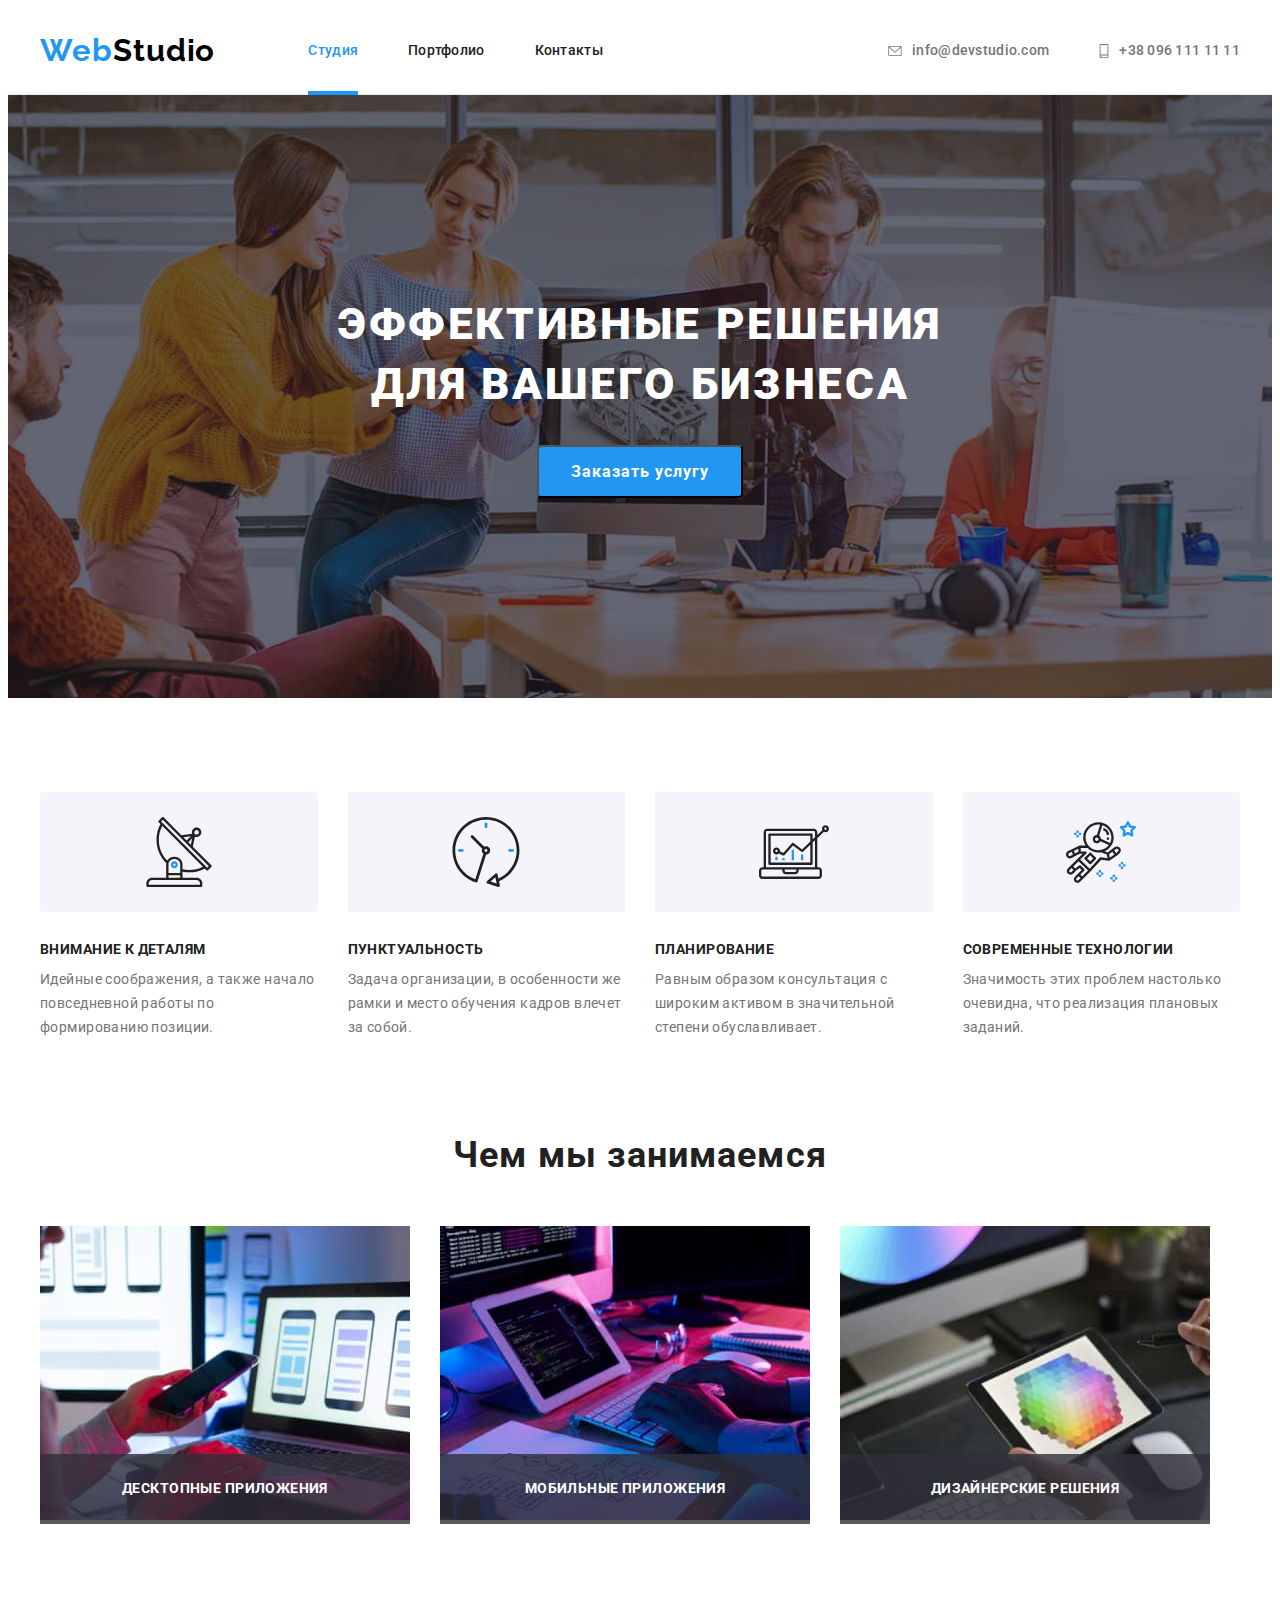
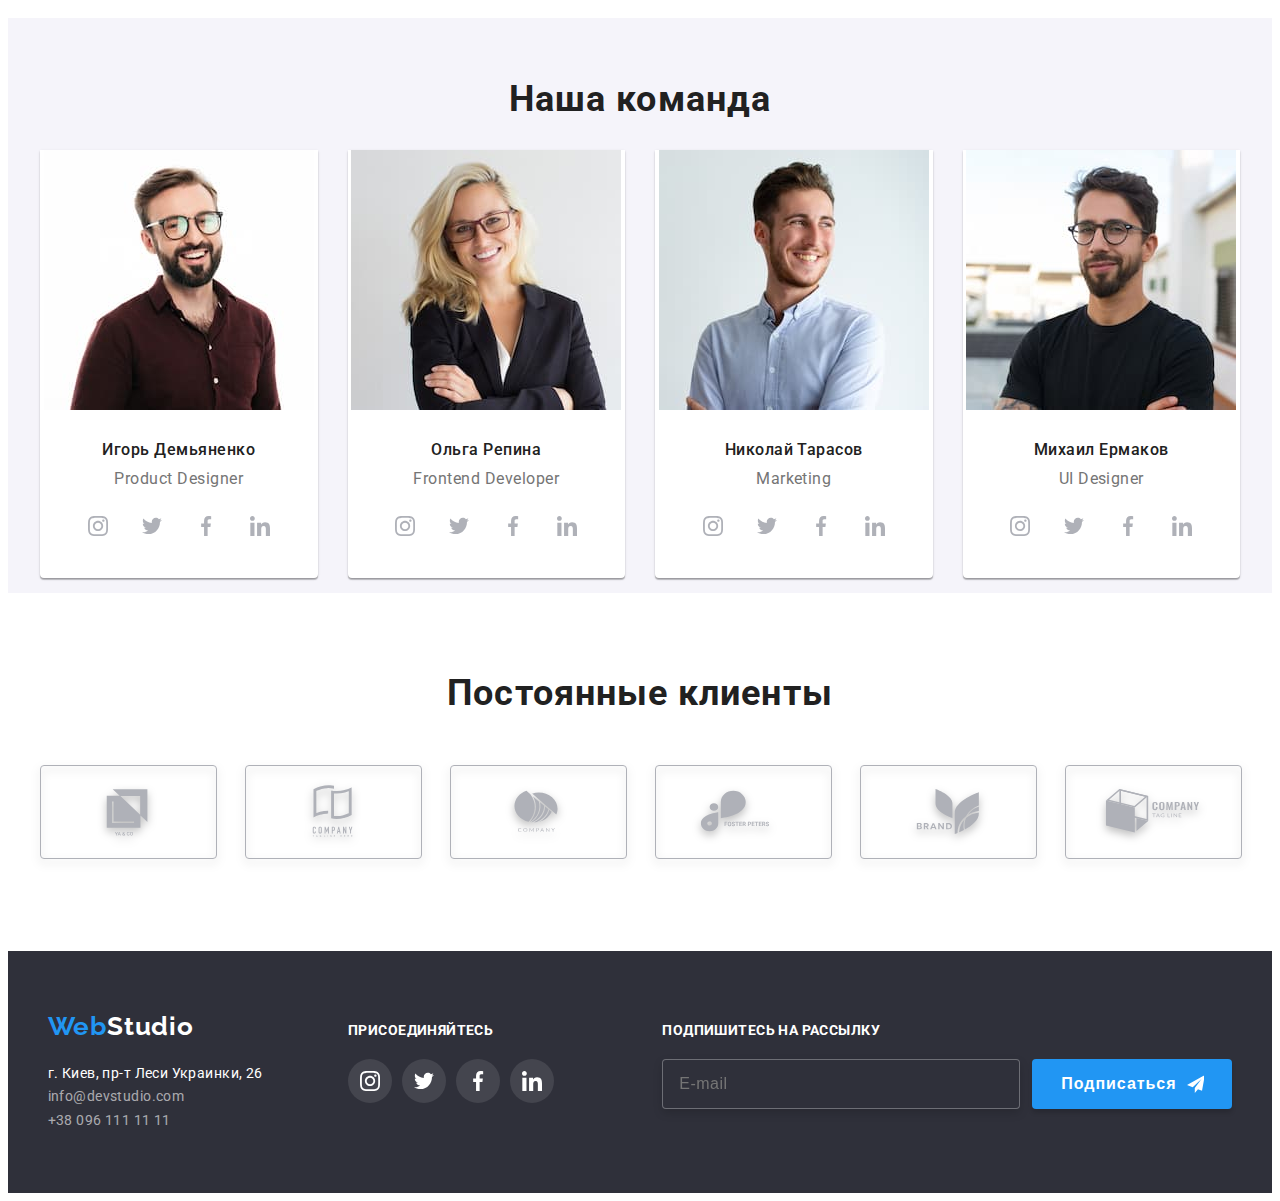
==== commit 8d4a2131: "HW8" ====
--- a/index.html
+++ b/index.html
@@ -23,7 +23,7 @@
   </head>
   <body>
     <header class="header">
-      <div class="container">
+      <div class="container main-nav">
         <nav class="header__navigation">
           <a lang="en" href="" class="header__logo-web link"
             >Web<span class="header__logo-studio link">Studio</span>
@@ -39,7 +39,7 @@
         <ul class="header__right list">
           <li class="header__right-item">
             <a class="header__email link" href="mailto:info@devstudio.com">
-              <svg class="header__icons" width="16" height="12">
+              <svg class="header__icons" width="14" height="10">
                 <use class="icons__envelope" href="./images/icons.svg#icon-envelope"></use>
               </svg>
               info@devstudio.com</a
@@ -47,19 +47,19 @@
           </li>
           <li class="header__right-item">
             <a class="header__tel link" href="tel:+380961111111">
-              <svg class="header__icons" width="10" height="16">
+              <svg class="header__icons" width="10" height="14">
                 <use class="icons__smartphone" href="./images/icons.svg#icon-smartphone"></use>
               </svg>
               +38 096 111 11 11</a
             >
           </li>
         </ul>
+        <button class="header__menu" type="button" data-menu-open>
+          <svg class="header__menu-icon">
+            <use class="menu-icon" width="24" height="16" href="./images/icons.svg#icon-menu"></use>
+          </svg>
+        </button>
       </div>
-      <button class="header__menu" type="button" data-menu-open>
-        <svg class="header__menu-icon">
-          <use class="menu-icon" href="./images/icons.svg#icon-menu"></use>
-        </svg>
-      </button>
       <div class="header__mob-menu is-hidden" data-menu>
         <button type="button" class="mob-menu__open" data-menu-close>
           <svg class="mob-menu__open-modal">
@@ -67,7 +67,9 @@
           </svg>
         </button>
         <ul class="mob-menu__list list">
-          <li class="mob-menu__item"><a class="mob-menu__studio link" href="">Студия</a></li>
+          <li class="mob-menu__item">
+            <a class="mob-menu__studio link" href="./index.html">Студия</a>
+          </li>
           <li class="mob-menu__item">
             <a class="mob-menu__portfolio link" href="./portfolio.html">Портфолио</a>
           </li>
@@ -154,8 +156,7 @@
           </ul>
         </div>
       </section>
-      -->
-      <!--<section class="doing">
+      <section class="doing making">
         <div class="container">
           <h2 class="doing__title">Чем мы занимаемся</h2>
           <ul class="doing__image list">
@@ -173,7 +174,7 @@
             </li>
           </ul>
         </div>
-      </section>--->
+      </section>
       <section class="team">
         <div class="container">
           <h2 class="team__title">Наша команда</h2>
@@ -447,7 +448,7 @@
         </div>
       </section>
     </main>
-    <!--<footer class="footer">
+    <footer class="footer">
       <div class="footer__logo-together container">
         <div class="footer__logo">
           <a lang="en" href="" class="footer__logo-web link"
@@ -521,7 +522,7 @@
           </div>
         </div>
       </div>
-    </footer>-->
+    </footer>
     <div class="backdrop is-hidden" data-modal is-hidden>
       <div class="modal">
         <button type="button" class="modal__open" data-modal-close>
--- a/css/main.min.css
+++ b/css/main.min.css
@@ -1,2 +1,2 @@
-:root{--main-title-colore: #ffffff;--second-title-color: #212121;--main-text-color: #757575;--accent-color: #2196f3;--timing-function: cubic-bezier(0.4, 0, 0.2, 1);--time: 250ms}body{font-family:'Roboto', sans-serif;color:var(--main-text-color)}p,h1,h2,h3,h4,h5,h6,ul{margin-top:0;margin-bottom:0}ul{padding-left:0}.list{list-style:none}.link{text-decoration:none}.container{width:100%;padding-left:15px;padding-right:15px;margin:0 auto}@media screen and (min-width: 480px){.container{width:480px}}@media screen and (min-width: 768px){.container{width:768px}}@media screen and (min-width: 1200px){.container{width:1200px}}.header{position:relative;border-bottom:1px solid #ececec}.header .container{display:flex;align-items:center;padding-top:0;padding-bottom:0}.header__logo-web{font-weight:700;font-size:24px;line-height:1.17;font-family:Raleway;padding-top:16px;padding-bottom:16px;letter-spacing:0.03em;color:#2196f3}@media screen and (min-width: 768px){.header__logo-web{padding-top:26px;padding-bottom:26px}}@media screen and (min-width: 1200px){.header__logo-web{padding-top:24px;padding-bottom:25px;font-weight:700;font-size:31px;line-height:1.19}}.header__logo-studio{font-family:Raleway;font-weight:700;font-size:24px;line-height:1.17;padding-top:16px;padding-bottom:16px;letter-spacing:0.03em;color:#000000}@media screen and (min-width: 768px){.header__logo-studio{padding-top:26px;padding-bottom:26px}}@media screen and (min-width: 1200px){.header__logo-studio{padding-top:24px;padding-bottom:25px;font-weight:700;font-size:31px;line-height:1.19}}.header__navigation{display:flex;align-items:center}.header__list{display:flex;margin-left:93px;display:none}.header__right{display:flex;margin-left:auto;display:none}.header__list .header__item:not(:last-child){margin-right:50px}.header__item .link{display:block;padding-top:32px;padding-bottom:32px}.header__right .header__right-item+.header__right-item{margin-left:50px}.header__studio{position:relative;font-weight:500;font-size:14px;line-height:1.14;padding-top:32px;padding-bottom:32px;letter-spacing:0.02em;color:#2196f3}.header__studio::after{content:'';position:absolute;left:0px;bottom:-1px;display:block;width:100%;height:4px;background-color:var(--accent-color)}.header__studio-second{font-weight:500;font-size:14px;line-height:1.14;padding-top:32px;padding-bottom:32px;letter-spacing:0.02em;color:#212121;transition:color var(--time) var(--timing-function)}.header__studio-second:hover,.header__studio-second:focus{color:var(--accent-color)}.header__potfolio{font-weight:500;font-size:14px;line-height:1.14;padding-top:32px;padding-bottom:32px;letter-spacing:0.02em;color:#212121;transition:color var(--time) var(--timing-function)}.header__potfolio:hover,.header__potfolio:focus{color:var(--accent-color)}.header__potfolio-second{position:relative;font-weight:500;font-size:14px;line-height:1.14;padding-top:32px;padding-bottom:32px;letter-spacing:0.02em;color:#2196f3}.header__potfolio-second::after{content:'';position:absolute;left:0px;bottom:-1px;display:block;width:100%;height:4px;background-color:var(--accent-color)}.header__contact{font-weight:500;font-size:14px;line-height:1.14;letter-spacing:0.02em;color:#212121;transition:color var(--time) var(--timing-function)}.header__contact:hover,.header__contact:focus{color:var(--accent-color)}.icons__envelope{display:block;fill:var(--main-text-color);transition:fill var(--time) var(--timing-function)}.header__email:hover .icons__envelope,.header__email:focus .icons__envelope{fill:var(--accent-color)}.icons__smartphone{display:block;fill:var(--main-text-color);transition:fill var(--time) var(--timing-function)}.header__tel:hover .icons__smartphone,.header__tel:focus .icons__smartphone{fill:var(--accent-color)}.header__icons{margin-right:10px}.header__email{display:flex;align-items:center;font-weight:500;font-size:14px;line-height:1.14;letter-spacing:0.02em;color:#757575;padding-top:32px;padding-bottom:32px;transition:color var(--time) var(--timing-function)}.header__email:hover,.header__email:focus{color:var(--accent-color)}.header__tel{display:flex;align-items:center;font-weight:500;font-size:14px;line-height:1.14;letter-spacing:0.02em;color:#757575;padding-top:32px;padding-bottom:32px;transition:color var(--time) var(--timing-function)}.header__tel:hover,.header__tel:focus{color:var(--accent-color)}.header__logo-web{font-weight:700;font-size:24px;line-height:1.17;font-family:Raleway;padding-top:16px;padding-bottom:16px;letter-spacing:0.03em;color:#2196f3}@media screen and (min-width: 768px){.header__logo-web{padding-top:26px;padding-bottom:26px}}@media screen and (min-width: 1200px){.header__logo-web{padding-top:24px;padding-bottom:25px;font-weight:700;font-size:31px;line-height:1.19}}.header__logo-studio{font-family:Raleway;font-weight:700;font-size:24px;line-height:1.17;padding-top:16px;padding-bottom:16px;letter-spacing:0.03em;color:#000000}@media screen and (min-width: 768px){.header__logo-studio{padding-top:26px;padding-bottom:26px}}@media screen and (min-width: 1200px){.header__logo-studio{padding-top:24px;padding-bottom:25px;font-weight:700;font-size:31px;line-height:1.19}}.header__navigation{display:flex;align-items:center}.header__list{display:flex;margin-left:93px;display:none}.header__right{display:flex;margin-left:auto;display:none}.header__list .header__item:not(:last-child){margin-right:50px}.header__item .link{display:block;padding-top:32px;padding-bottom:32px}.header__right .header__right-item+.header__right-item{margin-left:50px}.header__studio{position:relative;font-weight:500;font-size:14px;line-height:1.14;padding-top:32px;padding-bottom:32px;letter-spacing:0.02em;color:#2196f3}.header__studio::after{content:'';position:absolute;left:0px;bottom:-1px;display:block;width:100%;height:4px;background-color:var(--accent-color)}.header__studio-second{font-weight:500;font-size:14px;line-height:1.14;padding-top:32px;padding-bottom:32px;letter-spacing:0.02em;color:#212121;transition:color var(--time) var(--timing-function)}.header__studio-second:hover,.header__studio-second:focus{color:var(--accent-color)}.header__potfolio{font-weight:500;font-size:14px;line-height:1.14;padding-top:32px;padding-bottom:32px;letter-spacing:0.02em;color:#212121;transition:color var(--time) var(--timing-function)}.header__potfolio:hover,.header__potfolio:focus{color:var(--accent-color)}.header__potfolio-second{position:relative;font-weight:500;font-size:14px;line-height:1.14;padding-top:32px;padding-bottom:32px;letter-spacing:0.02em;color:#2196f3}.header__potfolio-second::after{content:'';position:absolute;left:0px;bottom:-1px;display:block;width:100%;height:4px;background-color:var(--accent-color)}.header__contact{font-weight:500;font-size:14px;line-height:1.14;letter-spacing:0.02em;color:#212121;transition:color var(--time) var(--timing-function)}.header__contact:hover,.header__contact:focus{color:var(--accent-color)}.icons__envelope{display:block;fill:var(--main-text-color);transition:fill var(--time) var(--timing-function)}.header__email:hover .icons__envelope,.header__email:focus .icons__envelope{fill:var(--accent-color)}.icons__smartphone{display:block;fill:var(--main-text-color);transition:fill var(--time) var(--timing-function)}.header__tel:hover .icons__smartphone,.header__tel:focus .icons__smartphone{fill:var(--accent-color)}.header__icons{margin-right:10px}.header__email{display:flex;align-items:center;font-weight:500;font-size:14px;line-height:1.14;letter-spacing:0.02em;color:#757575;padding-top:32px;padding-bottom:32px;transition:color var(--time) var(--timing-function)}.header__email:hover,.header__email:focus{color:var(--accent-color)}.header__tel{display:flex;align-items:center;font-weight:500;font-size:14px;line-height:1.14;letter-spacing:0.02em;color:#757575;padding-top:32px;padding-bottom:32px;transition:color var(--time) var(--timing-function)}.header__tel:hover,.header__tel:focus{color:var(--accent-color)}.header__menu{position:absolute;top:22px;right:23px;border:none}@media screen and (min-width: 768px){.header__menu{display:none}}.header__menu-icon{width:24px;height:16px;transition:fill var(--time) var(--timing-function)}.header__menu-icon:hover,.header__menu-icon:focus{fill:var(--accent-color)}.header__mob-menu{width:480px;position:fixed;background-color:#ffffff;top:0;right:0}.mob-menu__open{position:absolute;width:40px;height:40px;border:none;background-color:transparent;top:10px;right:15px}.mob-menu__open-modal{width:19px;height:19px;fill:var(--second-title-color);cursor:pointer;transition:fill var(--time) var(--timing-function)}.mob-menu__open-modal:hover,.mob-menu__open-modal:focus{fill:var(--accent-color)}.mob-menu__list{padding-top:48px;padding-left:40px;margin-bottom:302px}.mob-menu__studio{font-weight:500;font-size:40px;line-height:1.18;padding-right:40px;letter-spacing:0.02em;color:var(--second-title-color);cursor:pointer;transition:color var(--time) var(--timing-function)}.mob-menu__studio:hover,.mob-menu__studio:focus{color:var(--accent-color)}.mob-menu__portfolio,.mob-menu__contact{font-weight:500;font-size:40px;line-height:1.18;padding-right:40px;letter-spacing:0.02em;color:var(--second-title-color)}.mob-menu__item{margin-bottom:32px}.mob-menu__item:last-child{margin-bottom:-32px}.contact-menu__list{margin-left:40px;display:block}.contact-menu__link{margin-bottom:32px}.contact-menu__link:last-child{margin-bottom:-32px}.contact-menu__tel{font-weight:500;font-size:34px;line-height:calc(40 / 34);letter-spacing:0.02em;color:var(--accent-color)}.contact-menu__email{font-weight:500;font-size:24px;line-height:calc(28 / 24);letter-spacing:0.02em;color:var(--main-text-color)}.social-menu__list{display:flex;margin-top:64px;margin-left:40px;margin-bottom:48px}.social-menu__item:last-child{margin-right:-20px}.social-menu__link{display:block;font-weight:500;font-size:18px;line-height:1.22;letter-spacing:0.02em;color:var(--accent-color);margin-right:20px}.header__mob-menu.is-hidden{opacity:0;visibility:hidden;pointer-events:none}.hero{padding-top:118px;padding-bottom:118px;background-image:linear-gradient(rgba(47,48,58,0.4), rgba(47,48,58,0.4)),url(/images/imghero.jpg);background-repeat:no-repeat;background-position:center;background-size:cover;margin-left:auto;margin-right:auto}@media (min-device-pixel-ratio: 2), (min-resolution: 192dpi), (min-resolution: 2dppx){.hero{background-image:linear-gradient(rgba(47,48,58,0.4), rgba(47,48,58,0.4)),url(/images/imghero2x.jpg)}}@media screen and (min-width: 481px){.hero{background-image:linear-gradient(rgba(47,48,58,0.4), rgba(47,48,58,0.4)),url(/images/imgherot.jpg)}}@media screen and (min-width: 481px) and (min-device-pixel-ratio: 2), screen and (min-width: 481px) and (min-resolution: 192dpi), screen and (min-width: 481px) and (min-resolution: 2dppx){.hero{background-image:linear-gradient(rgba(47,48,58,0.4), rgba(47,48,58,0.4)),url(/images/imgherot2x.jpg)}}@media screen and (min-width: 769px){.hero{background-image:linear-gradient(rgba(47,48,58,0.4), rgba(47,48,58,0.4)),url(/images/imgherod.jpg)}}@media screen and (min-width: 769px) and (min-device-pixel-ratio: 2), screen and (min-width: 769px) and (min-resolution: 192dpi), screen and (min-width: 769px) and (min-resolution: 2dppx){.hero{background-image:linear-gradient(rgba(47,48,58,0.4), rgba(47,48,58,0.4)),url(/images/imgherod2x.jpg)}}@media screen and (min-width: 1200px){.hero{padding-top:200px;padding-bottom:200px;max-width:1600px}}.hero__title{font-weight:900;font-size:26px;line-height:1.61;text-align:center;width:360px;margin-left:auto;margin-right:auto;margin-bottom:30px;letter-spacing:0.06em;text-transform:uppercase;color:var(--main-title-colore)}@media screen and (min-width: 1200px){.hero__title{font-size:44px;line-height:1.36;width:696px}}.hero__button{background-color:#2196f3;font-weight:700;font-size:16px;line-height:1.87;display:block;margin-left:auto;margin-right:auto;text-align:center;justify-content:center;padding:10px 32px;letter-spacing:0.06em;color:var(--main-title-colore);border-radius:4px;cursor:pointer;font-family:inherit;transition:background-color var(--time) var(--timing-function)}.hero__button:hover,.hero__button:focus{background-color:#188ce8}.peculiarities{padding-top:94px;padding-bottom:94px}.peculiarities__list{display:flex;flex-wrap:wrap;margin:-15px}.peculiarities__main{margin:15px}@media screen and (min-width: 768px){.peculiarities__main{flex-basis:calc(100% / 2 - 30px)}}@media screen and (min-width: 1200px){.peculiarities__main{flex-basis:calc(100% / 4 - 30px)}}.peculiarities__icons{display:flex;height:120px;width:100%;align-items:center;justify-content:center;border-radius:4px;background-color:#f5f4fa;margin-bottom:30px}.peculiarities__icons-icons{display:block;width:70px;height:70px}.peculiarities__main-title{font-weight:700;font-size:14px;line-height:1.14;margin-bottom:10px;letter-spacing:0.03em;text-align:center;text-transform:uppercase;color:var(--second-title-color)}@media screen and (min-width: 768px){.peculiarities__main-title{text-align:left}}.peculiarities__main-title-org{font-size:14px;line-height:1.71;letter-spacing:0.03em}.main__buttons{padding-top:60px;padding-bottom:60px}@media screen and (min-width: 1200px){.main__buttons{padding-top:94px;padding-bottom:94px}}.main-buttons__list{display:flex;flex-wrap:wrap;margin-bottom:40px}@media screen and (min-width: 768px){.main-buttons__list{align-items:center;justify-content:center;margin-bottom:30px}}.main-buttons__item{transition:box-shadow var(--time) var(--timing-function);margin-bottom:15px}.main-buttons__item:not(:first-child){margin-left:8px}.main-buttons__item:nth-child(4){margin-left:0px;margin-bottom:0px}.main-buttons__item:nth-child(5){margin-bottom:0px}.main-buttons__item:hover,.main-buttons__item:focus{box-shadow:0px 3px 1px rgba(0,0,0,0.1),0px 1px 2px rgba(0,0,0,0.08),0px 2px 2px rgba(0,0,0,0.12)}@media screen and (min-width: 768px){.main-buttons__item{margin-bottom:0px}.main-buttons__item:not(:first-child){margin-left:8px}}.main-button__all{font-family:inherit;background-color:#2196f3;font-weight:500;font-size:16px;line-height:1.62;padding:6px 22px;text-align:center;letter-spacing:0.03em;border-radius:4px;border:0px;color:#ffffff;cursor:pointer;font-family:inherit}.main-button-other{font-family:inherit;background-color:#f5f4fa;font-family:inherit;font-weight:500;font-size:16px;line-height:1.62;padding:6px 22px;text-align:center;letter-spacing:0.03em;border:0px;border-radius:4px;color:var(--second-title-color);cursor:pointer;transition:color var(--time) var(--timing-function);transition:background-color var(--time) var(--timing-function)}.main-button-other:hover,.main-button-other:focus{color:var(--main-title-colore);background-color:var(--accent-color)}.projects__list{display:flex;flex-wrap:wrap;margin:-15px}.projects__column{margin:15px}@media screen and (min-width: 768px){.projects__column{flex-basis:calc(100% / 2 - 30px)}}@media screen and (min-width: 1200px){.projects__column{flex-basis:calc(100% / 3 - 30px)}}.projects__cards{display:block;max-width:100%}.projects__cards-name{padding:20px 24px;border-right:1px solid #eeeeee;border-bottom:1px solid #eeeeee;border-left:1px solid #eeeeee;flex-grow:1}.projects__name{font-weight:700;font-size:18px;line-height:2;letter-spacing:0.06em;color:var(--second-title-color);margin-bottom:4px;font-family:inherit}.projects__type{font-weight:400;font-size:16px;line-height:1.87;letter-spacing:0.03em;color:var(--main-text-color);font-family:inherit}.projects__link{display:block;transition:box-shadow var(--time) var(--timing-function)}.projects__link:hover,.projects__link:focus{box-shadow:0px 1px 1px rgba(0,0,0,0.12),0px 4px 4px rgba(0,0,0,0.06),1px 4px 6px rgba(0,0,0,0.16)}@media screen and (min-width: 768px){.projects__link{flex-direction:column;max-height:100%}}.projects__text{position:relative;overflow:hidden}.projects__information-text{position:absolute;top:0;height:100%;font-weight:400;font-size:18px;line-height:1.56;letter-spacing:0.03em;color:var(--main-title-colore);background-color:rgba(33,150,243,0.9);padding:63px 24px;overflow:auto;transform:translateY(100%);transition:transform var(--time) var(--timing-function)}.projects__link:hover .projects__information-text{transform:translateY(0%)}.doing{padding-bottom:94px}.doing__title{font-weight:700;font-size:36px;line-height:1.17;margin-bottom:50px;text-align:center;letter-spacing:0.03em;color:var(--second-title-color)}.doing__image{display:flex}.doing__image-pictures{position:relative;display:block}.doing__image .doing__image-pictures:not(:first-child){margin-left:30px}.doing__kind{position:absolute;bottom:0;display:flex;justify-content:center;align-items:center;font-weight:700;font-size:14px;line-height:1.14;text-align:center;letter-spacing:0.03em;text-transform:uppercase;color:var(--main-title-colore);background-color:rgba(47,48,58,0.8);width:370px;height:70px}.team{background:#f5f4fa;padding-top:60px}.team__title{font-weight:700;font-size:28px;line-height:1.18;margin-bottom:30px;text-align:center;letter-spacing:0.03em;color:var(--second-title-color)}@media screen and (min-width: 1200px){.team__title{font-weight:700;font-size:36px;line-height:1.17;letter-spacing:0.03em}}.team__list{display:flex;flex-wrap:wrap;margin:-15px}.team__column{margin:15px}@media screen and (min-width: 768px){.team__column{flex-basis:calc(100% / 2 - 30px)}}@media screen and (min-width: 1200px){.team__column{flex-basis:calc(100% / 4 - 30px)}}.team__column{width:100%;background:#ffffff;box-shadow:0px 1px 3px rgba(0,0,0,0.12),0px 1px 1px rgba(0,0,0,0.14),0px 2px 1px rgba(0,0,0,0.2);border-radius:0px 0px 4px 4px}.team__picture{display:flex;align-items:center;justify-content:center}.team__about{padding-top:30px;padding-bottom:30px}.team__name{font-weight:500;font-size:16px;line-height:1.19;margin-bottom:10px;text-align:center;letter-spacing:0.03em;color:var(--second-title-color)}.team__subtitle{font-weight:400;font-size:16px;line-height:1.19;text-align:center;letter-spacing:0.03em;margin-bottom:16px}.team__socials{display:flex;justify-content:center}.team__socials-icons{fill:#afb1b8;transition:fill var(--time) var(--timing-function)}.team__socials-link:hover .team__socials-icons,.team__socials-link:focus .team__socials-icons{fill:var(--main-title-colore)}.team__socials-item{width:44px;height:44px}.team__socials-item:not(:last-child){margin-right:10px}.team__socials-link{display:flex;align-items:center;justify-content:center;width:100%;height:100%;border-radius:50%;background-color:#ffffff;transition:background-color var(--time) var(--timing-function)}.team__socials-link:hover,.team__socials-link:focus{background-color:var(--accent-color)}.clients{padding-top:94px;padding-bottom:94px}.clients__title{font-weight:700;font-size:28px;line-height:1.18;text-align:center;letter-spacing:0.03em;color:var(--second-title-color);margin-bottom:50px}@media screen and (min-width: 1200px){.clients__title{font-weight:700;font-size:36px;line-height:1.17;letter-spacing:0.03em}}.clients__icons{display:flex;flex-wrap:wrap;margin:-15px}.clients__icons-cards{flex-basis:calc(100% / 2 - 30px);margin:15px;height:92px}@media screen and (min-width: 768px){.clients__icons-cards{flex-basis:calc(100% / 3 - 30px)}}@media screen and (min-width: 1200px){.clients__icons-cards{flex-basis:calc(100% / 6 - 30px)}}.clients__icons-number{width:100%;height:100%;display:flex;align-items:center;justify-content:center;border:1px solid #afb1b8;filter:drop-shadow(0px 4px 4px rgba(0,0,0,0.25));border-radius:4px;color:#afb1b8}.clients__icons-number:hover,.clients__icons-number:focus{border-color:var(--accent-color);color:var(--accent-color)}.clients__icons-number-cards{fill:currentColor}.clients__icons-number-cards{width:106px;height:60px}.footer{padding-top:60px;padding-bottom:60px;background-color:#2f303a}.footer__logo-web{display:block;margin-bottom:20px}.footer__logo-web{font-family:Raleway;font-weight:700;font-size:26px;line-height:1.19;letter-spacing:0.03em;color:#2196f3}.footer__logo-studio{font-family:Raleway;font-weight:700;font-size:26px;line-height:1.19;letter-spacing:0.03em;color:#ffffff}.footer__adress{font-style:normal}.footer__adress-map{font-weight:400;font-size:14px;line-height:1.71;margin-bottom:9px;letter-spacing:0.03em;color:var(--main-title-colore)}.footer__email{font-weight:400;font-size:14px;line-height:1.71;margin-bottom:9px;letter-spacing:0.03em;color:rgba(255,255,255,0.6)}.footer__tel{font-weight:400;font-size:14px;line-height:1.71;letter-spacing:0.03em;color:rgba(255,255,255,0.6)}.footer__logo-together{display:flex;align-items:baseline}.footer-together{margin-left:70px}.footer-together__title{font-weight:700;font-size:14px;line-height:1.14;letter-spacing:0.03em;text-transform:uppercase;margin-bottom:20px;color:var(--main-title-colore)}.footer-together__socials{display:flex}.footer-together__item:not(:first-child){margin-left:10px}.footer-together__icons{fill:var(--main-title-colore)}.footer-together__link{display:flex;align-items:center;justify-content:center;border-radius:50%;background-color:#ffffff1a;width:44px;height:44px;justify-content:center;transition:background-color var(--time) var(--timing-function)}.footer-together__link:hover,.footer-together__link:focus{background-color:var(--accent-color)}.footer-subscribe{margin-left:93px}.footer-subscribe__text{margin-bottom:20px;font-weight:700;font-size:14px;line-height:1.14;letter-spacing:0.03em;text-transform:uppercase;color:var(--main-title-colore)}.footer-subscribe__contact{display:flex}.footer-subscribe__email{width:358px;height:50px;font-weight:400;font-size:16px;line-height:1.25;display:flex;align-items:center;letter-spacing:0.03em;color:rgba(255,255,255,0.6);border:1px solid rgba(255,255,255,0.3);box-sizing:border-box;filter:drop-shadow(0px 4px 4px rgba(0,0,0,0.15));border-radius:4px;background-color:#2f303a;padding:15px 16px}.footer-subscribe__email:focus-within{border-color:var(--accent-color);outline:none}.footer-subscribe__button{width:200px;height:50px;margin-left:12px;font-weight:700;font-size:16px;line-height:1.87;display:flex;align-items:center;text-align:center;letter-spacing:0.06em;color:var(--main-title-colore);background-color:var(--accent-color);box-shadow:0px 4px 4px rgba(0,0,0,0.15);border-radius:4px;padding:10px 28px 10px 29px;cursor:pointer;border:none}.footer-subscribe__icons{margin-left:10px}.backdrop{position:fixed;height:100vh;width:100vw;top:0;background-color:rgba(23,26,36,0.2);transition:opacity var(--time) var(--timing-function),visibility var(--time) var(--timing-function)}.backdrop.is-hidden{opacity:0;visibility:hidden;pointer-events:none}.modal{position:absolute;width:528px;min-height:581px;left:50%;top:50%;transform:translate(-50%, -50%);padding:40px;background-color:var(--main-title-colore);box-shadow:0px 1px 3px rgba(0,0,0,0.12),0px 1px 1px rgba(0,0,0,0.14),0px 2px 1px rgba(0,0,0,0.2);border-radius:4px}.modal__open{position:absolute;display:flex;justify-content:center;align-items:center;width:30px;height:30px;border:1px solid #0000001a;border-radius:50%;top:14px;right:14px;cursor:pointer;background-color:transparent;transition:fill var(--time) var(--timing-function)}.modal__open:focus,.modal__open:hover{fill:var(--accent-color)}.modal__open-modal{display:block;justify-content:center;align-items:center;width:18px;height:18px}.modal__icon-close{position:absolute;padding:6px;width:11px;height:11px}.modal__text{font-weight:700;font-size:20px;line-height:1.15;text-align:center;letter-spacing:0.03em;color:var(--second-title-color);margin-bottom:12px}.modal-form__input{width:100%;height:40px;border:1px solid rgba(33,33,33,0.2);box-sizing:border-box;border-radius:4px;padding-left:42px;transition:border-color var(--time) var(--timing-function)}.modal-form__input:focus-within{border-color:var(--accent-color);outline:none}.modal-form__input:focus+.modal-form__icon{fill:var(--accent-color)}.modal-form__icon{transition:fill var(--time) var(--timing-function)}.modal-form__field{position:relative}.modal__form .modal-form__field:not(:last-child){margin-bottom:10px}.modal-form__label{font-weight:400;font-size:12px;line-height:1.17;letter-spacing:0.01em;color:var(--main-text-color);margin-bottom:4px}.modal-form__input-wrap{display:block;position:relative}.modal-form__icon{position:absolute;width:18px;height:18px;left:12px;top:50%;transform:translateY(-50%);fill:var(--second-title-color)}.modal-form__comment{font-weight:400;font-size:12px;line-height:1.17;letter-spacing:0.01em;color:var(--main-text-color)}.modal__comment{width:100%;height:120px;border:1px solid rgba(33,33,33,0.2);box-sizing:border-box;border-radius:4px;resize:none;padding:12px 16px;transition:border-color var(--time) var(--timing-function)}.modal__comment:focus-within{border-color:var(--accent-color);outline:none}.modal__comment::placeholder{font-weight:400;font-size:12px;line-height:1.67;letter-spacing:0.01em;color:rgba(117,117,117,0.5)}.modal-form-checkbox__checkbox{position:absolute;border:0;overflow:hidden;clip:rect(0 0 0 0)}.modal-form-checkbox__check{display:flex;align-items:center;font-weight:400;font-size:14px;line-height:1.71;letter-spacing:0.03em;color:var(--main-text-color)}.modal-form-checkbox__check-contract{font-weight:400;font-size:14px;line-height:1.71;letter-spacing:0.03em;color:var(--accent-color);margin-left:3px}.modal-form-checkbox__icon-check{width:16px;height:15px;border:2px solid var(--second-title-color);border-radius:2px;display:flex;align-items:center;justify-content:center;margin-right:7px}.modal-form-checkbox__checkbox:focus+.modal-form-checkbox__check>.modal-form-checkbox__icon-check{background-color:var(--accent-color);border:none}.modal-form-checkbox__checkbox:checked+.modal-form-checkbox__check>.modal-form-checkbox__checkbox:focus+.modal-form-checkbox__check>.modal-form-checkbox__icon-check{background-color:var(--accent-color);border:none}.modal-form-checkbox__modal-icon-check{fill:#ffffff}.modal__button-submit{width:200px;height:50px;background-color:var(--accent-color);cursor:pointer;box-shadow:0px 4px 4px rgba(0,0,0,0.15);border-radius:4px;font-weight:700;font-size:16px;line-height:1.87;display:flex;display:block;margin-left:auto;margin-right:auto;margin-top:30px;align-items:center;text-align:center;letter-spacing:0.06em;font-family:inherit;color:var(--main-title-colore);padding:10px 55px 10px 56px;border:none;transition:background-color var(--time) var(--timing-function)}.modal__button-submit:focus,.modal__button-submit:hover{background-color:#188ce8}
+:root{--main-title-colore: #ffffff;--second-title-color: #212121;--main-text-color: #757575;--accent-color: #2196f3;--timing-function: cubic-bezier(0.4, 0, 0.2, 1);--time: 250ms}body{font-family:'Roboto', sans-serif;color:var(--main-text-color)}p,h1,h2,h3,h4,h5,h6,ul{margin-top:0;margin-bottom:0}ul{padding-left:0}.list{list-style:none}.link{text-decoration:none}.container{width:100%;padding-left:15px;padding-right:15px;margin:0 auto}@media screen and (min-width: 480px){.container{width:480px}}@media screen and (min-width: 768px){.container{width:768px}}@media screen and (min-width: 1200px){.container{width:1200px}}.header{position:relative;border-bottom:1px solid #ececec}.header .container{display:flex;align-items:center;padding-top:0;padding-bottom:0}.header__logo-web{font-weight:700;font-size:24px;line-height:1.17;font-family:Raleway;padding-top:16px;padding-bottom:16px;letter-spacing:0.03em;color:#2196f3}@media screen and (min-width: 768px){.header__logo-web{padding-top:26px;padding-bottom:26px}}@media screen and (min-width: 1200px){.header__logo-web{padding-top:24px;padding-bottom:25px;font-weight:700;font-size:31px;line-height:1.19}}.header__logo-studio{font-family:Raleway;font-weight:700;font-size:24px;line-height:1.17;padding-top:16px;padding-bottom:16px;letter-spacing:0.03em;color:#000000}@media screen and (min-width: 768px){.header__logo-studio{padding-top:26px;padding-bottom:26px}}@media screen and (min-width: 1200px){.header__logo-studio{padding-top:24px;padding-bottom:25px;font-weight:700;font-size:31px;line-height:1.19}}.main-nav{display:flex;align-items:center;justify-content:space-between}@media screen and (min-width: 768px){.main-nav{display:none}}.header__navigation{display:flex;align-items:center}.header__list{display:flex;margin-left:88px}@media screen and (max-width: 767px){.header__list{display:none}}@media screen and (min-width: 1200px){.header__list{margin-left:93px}}.header__right{margin-left:auto}@media screen and (max-width: 767px){.header__right{display:none}}@media screen and (min-width: 1200px){.header__right{display:flex}}.header__list .header__item:not(:last-child){margin-right:50px}.header__item .link{display:block;padding-top:32px;padding-bottom:32px}@media screen and (min-width: 1200px){.header__right .header__right-item+.header__right-item{margin-left:50px}}.header__studio{position:relative;font-weight:500;font-size:14px;line-height:1.14;padding-top:32px;padding-bottom:32px;letter-spacing:0.02em;color:#2196f3}.header__studio::after{content:'';position:absolute;left:0px;bottom:-4px;display:block;width:100%;height:4px;background-color:var(--accent-color)}.header__studio-second{font-weight:500;font-size:14px;line-height:1.14;padding-top:32px;padding-bottom:32px;letter-spacing:0.02em;color:#212121;transition:color var(--time) var(--timing-function)}.header__studio-second:hover,.header__studio-second:focus{color:var(--accent-color)}.header__potfolio{font-weight:500;font-size:14px;line-height:1.14;padding-top:32px;padding-bottom:32px;letter-spacing:0.02em;color:#212121;transition:color var(--time) var(--timing-function)}.header__potfolio:hover,.header__potfolio:focus{color:var(--accent-color)}.header__potfolio-second{position:relative;font-weight:500;font-size:14px;line-height:1.14;padding-top:32px;padding-bottom:32px;letter-spacing:0.02em;color:#2196f3}.header__potfolio-second::after{content:'';position:absolute;left:0px;bottom:-1px;display:block;width:100%;height:4px;background-color:var(--accent-color)}.header__contact{font-weight:500;font-size:14px;line-height:1.14;letter-spacing:0.02em;color:#212121;transition:color var(--time) var(--timing-function)}.header__contact:hover,.header__contact:focus{color:var(--accent-color)}.icons__envelope{display:block;fill:var(--main-text-color);transition:fill var(--time) var(--timing-function)}.header__email:hover .icons__envelope,.header__email:focus .icons__envelope{fill:var(--accent-color)}@media screen and (min-width: 1200px){.header__email:hover .icons__envelope,.header__email:focus .icons__envelope{width:16px;height:12px}}.icons__smartphone{display:block;fill:var(--main-text-color);transition:fill var(--time) var(--timing-function)}.header__tel:hover .icons__smartphone,.header__tel:focus .icons__smartphone{fill:var(--accent-color)}@media screen and (min-width: 1200px){.icons__smartphone{height:16px}}.header__icons{margin-right:8px}@media screen and (min-width: 1200px){.header__icons{margin-right:10px}}.header__email{display:flex;align-items:center;font-weight:500;font-size:12px;line-height:1.17;letter-spacing:0.02em;color:#757575;padding-top:21px;margin-bottom:10px;transition:color var(--time) var(--timing-function)}.header__email:hover,.header__email:focus{color:var(--accent-color)}@media screen and (min-width: 1200px){.header__email{padding-top:32px;padding-bottom:32px;font-weight:500;font-size:14px;line-height:1.14;margin-bottom:0px}}.header__tel{display:flex;align-items:center;font-weight:500;font-size:12px;line-height:1.17;letter-spacing:0.02em;color:#757575;padding-bottom:21px;transition:color var(--time) var(--timing-function)}.header__tel:hover,.header__tel:focus{color:var(--accent-color)}@media screen and (min-width: 1200px){.header__tel{padding-top:32px;padding-bottom:32px;font-weight:500;font-size:14px;line-height:1.14}}.hero{padding-top:118px;padding-bottom:118px;background-image:linear-gradient(rgba(47,48,58,0.4), rgba(47,48,58,0.4)),url(/images/imghero.jpg);background-repeat:no-repeat;background-position:center;background-size:cover;margin-left:auto;margin-right:auto}@media (min-device-pixel-ratio: 2), (min-resolution: 192dpi), (min-resolution: 2dppx){.hero{background-image:linear-gradient(rgba(47,48,58,0.4), rgba(47,48,58,0.4)),url(/images/imghero2x.jpg)}}@media screen and (min-width: 481px){.hero{background-image:linear-gradient(rgba(47,48,58,0.4), rgba(47,48,58,0.4)),url(/images/imgherot.jpg)}}@media screen and (min-width: 481px) and (min-device-pixel-ratio: 2), screen and (min-width: 481px) and (min-resolution: 192dpi), screen and (min-width: 481px) and (min-resolution: 2dppx){.hero{background-image:linear-gradient(rgba(47,48,58,0.4), rgba(47,48,58,0.4)),url(/images/imgherot2x.jpg)}}@media screen and (min-width: 769px){.hero{background-image:linear-gradient(rgba(47,48,58,0.4), rgba(47,48,58,0.4)),url(/images/imgherod.jpg)}}@media screen and (min-width: 769px) and (min-device-pixel-ratio: 2), screen and (min-width: 769px) and (min-resolution: 192dpi), screen and (min-width: 769px) and (min-resolution: 2dppx){.hero{background-image:linear-gradient(rgba(47,48,58,0.4), rgba(47,48,58,0.4)),url(/images/imgherod2x.jpg)}}@media screen and (min-width: 1200px){.hero{padding-top:200px;padding-bottom:200px;max-width:1600px}}.hero__title{font-weight:900;font-size:26px;line-height:1.61;text-align:center;width:360px;margin-left:auto;margin-right:auto;margin-bottom:30px;letter-spacing:0.06em;text-transform:uppercase;color:var(--main-title-colore)}@media screen and (min-width: 1200px){.hero__title{font-size:44px;line-height:1.36;width:696px}}.hero__button{background-color:#2196f3;font-weight:700;font-size:16px;line-height:1.87;display:block;margin-left:auto;margin-right:auto;text-align:center;justify-content:center;padding:10px 32px;letter-spacing:0.06em;color:var(--main-title-colore);border-radius:4px;cursor:pointer;font-family:inherit;transition:background-color var(--time) var(--timing-function)}.hero__button:hover,.hero__button:focus{background-color:#188ce8}.peculiarities{padding-top:94px;padding-bottom:94px}.peculiarities__list{display:flex;flex-wrap:wrap;margin:-15px}.peculiarities__main{margin:15px}@media screen and (min-width: 768px){.peculiarities__main{flex-basis:calc(100% / 2 - 30px)}}@media screen and (min-width: 1200px){.peculiarities__main{flex-basis:calc(100% / 4 - 30px)}}.peculiarities__icons{display:flex;height:120px;width:100%;align-items:center;justify-content:center;border-radius:4px;background-color:#f5f4fa;margin-bottom:30px}.peculiarities__icons-icons{display:block;width:70px;height:70px}.peculiarities__main-title{font-weight:700;font-size:14px;line-height:1.14;margin-bottom:10px;letter-spacing:0.03em;text-align:center;text-transform:uppercase;color:var(--second-title-color)}@media screen and (min-width: 768px){.peculiarities__main-title{text-align:left}}.peculiarities__main-title-org{font-size:14px;line-height:1.71;letter-spacing:0.03em}.main__buttons{padding-top:60px;padding-bottom:60px}@media screen and (min-width: 1200px){.main__buttons{padding-top:94px;padding-bottom:94px}}.main-buttons__list{display:flex;flex-wrap:wrap;margin-bottom:40px}@media screen and (min-width: 768px){.main-buttons__list{align-items:center;justify-content:center;margin-bottom:30px}}.main-buttons__item{transition:box-shadow var(--time) var(--timing-function);margin-bottom:15px}.main-buttons__item:not(:first-child){margin-left:8px}.main-buttons__item:nth-child(4){margin-left:0px;margin-bottom:0px}.main-buttons__item:nth-child(5){margin-bottom:0px}.main-buttons__item:hover,.main-buttons__item:focus{box-shadow:0px 3px 1px rgba(0,0,0,0.1),0px 1px 2px rgba(0,0,0,0.08),0px 2px 2px rgba(0,0,0,0.12)}@media screen and (min-width: 768px){.main-buttons__item{margin-bottom:0px}.main-buttons__item:not(:first-child){margin-left:8px}}.main-button__all{font-family:inherit;background-color:#2196f3;font-weight:500;font-size:16px;line-height:1.62;padding:6px 22px;text-align:center;letter-spacing:0.03em;border-radius:4px;border:0px;color:#ffffff;cursor:pointer;font-family:inherit}.main-button-other{font-family:inherit;background-color:#f5f4fa;font-family:inherit;font-weight:500;font-size:16px;line-height:1.62;padding:6px 22px;text-align:center;letter-spacing:0.03em;border:0px;border-radius:4px;color:var(--second-title-color);cursor:pointer;transition:color var(--time) var(--timing-function);transition:background-color var(--time) var(--timing-function)}.main-button-other:hover,.main-button-other:focus{color:var(--main-title-colore);background-color:var(--accent-color)}.projects__list{display:flex;flex-wrap:wrap;margin:-15px}.projects__column{margin:15px}@media screen and (min-width: 768px){.projects__column{flex-basis:calc(100% / 2 - 30px)}}@media screen and (min-width: 1200px){.projects__column{flex-basis:calc(100% / 3 - 30px)}}.projects__cards{display:block;max-width:100%}.projects__cards-name{display:block;padding:20px 24px;border-right:1px solid #eeeeee;border-bottom:1px solid #eeeeee;border-left:1px solid #eeeeee}.projects__name{font-weight:700;font-size:18px;line-height:2;letter-spacing:0.06em;color:var(--second-title-color);margin-bottom:4px;font-family:inherit}.projects__type{font-weight:400;font-size:16px;line-height:1.87;letter-spacing:0.03em;color:var(--main-text-color);font-family:inherit}.projects__link{flex-direction:column;height:100%;transition:box-shadow var(--time) var(--timing-function)}.projects__link:hover,.projects__link:focus{box-shadow:0px 1px 1px rgba(0,0,0,0.12),0px 4px 4px rgba(0,0,0,0.06),1px 4px 6px rgba(0,0,0,0.16)}.projects__cards-tehnokryak{display:block;padding:20px 24px;border-right:1px solid #eeeeee;border-bottom:1px solid #eeeeee;border-left:1px solid #eeeeee}@media screen and (min-width: 768px){.projects__cards-tehnokryak{padding:20px 24px 56px 24px}}@media screen and (min-width: 1200px){.projects__cards-tehnokryak{padding:20px 24px}}.projects__text{position:relative;overflow:hidden}.projects__information-text{position:absolute;top:0;height:100%;font-weight:400;font-size:18px;line-height:1.56;letter-spacing:0.03em;color:var(--main-title-colore);background-color:rgba(33,150,243,0.9);padding:63px 24px;overflow:auto;transform:translateY(100%);transition:transform var(--time) var(--timing-function)}.projects__link:hover .projects__information-text{transform:translateY(0%)}.making{display:none}@media screen and (min-width: 1200px){.making{display:block}}.doing{padding-bottom:94px}.doing__title{font-weight:700;font-size:36px;line-height:1.17;margin-bottom:50px;text-align:center;letter-spacing:0.03em;color:var(--second-title-color)}.doing__image{display:flex}.doing__image-pictures{position:relative;display:block}.doing__image .doing__image-pictures:not(:first-child){margin-left:30px}.doing__kind{position:absolute;bottom:0;display:flex;justify-content:center;align-items:center;font-weight:700;font-size:14px;line-height:1.14;text-align:center;letter-spacing:0.03em;text-transform:uppercase;color:var(--main-title-colore);background-color:rgba(47,48,58,0.8);width:370px;height:70px}.team{background:#f5f4fa;padding-top:60px}.team__title{font-weight:700;font-size:28px;line-height:1.18;margin-bottom:30px;text-align:center;letter-spacing:0.03em;color:var(--second-title-color)}@media screen and (min-width: 1200px){.team__title{font-weight:700;font-size:36px;line-height:1.17;letter-spacing:0.03em}}.team__list{display:flex;flex-wrap:wrap;margin:-15px}.team__column{margin:15px}@media screen and (min-width: 768px){.team__column{flex-basis:calc(100% / 2 - 30px)}}@media screen and (min-width: 1200px){.team__column{flex-basis:calc(100% / 4 - 30px)}}.team__column{width:100%;background:#ffffff;box-shadow:0px 1px 3px rgba(0,0,0,0.12),0px 1px 1px rgba(0,0,0,0.14),0px 2px 1px rgba(0,0,0,0.2);border-radius:0px 0px 4px 4px}.team__picture{display:flex;align-items:center;justify-content:center}.team__about{padding-top:30px;padding-bottom:30px}.team__name{font-weight:500;font-size:16px;line-height:1.19;margin-bottom:10px;text-align:center;letter-spacing:0.03em;color:var(--second-title-color)}.team__subtitle{font-weight:400;font-size:16px;line-height:1.19;text-align:center;letter-spacing:0.03em;margin-bottom:16px}.team__socials{display:flex;justify-content:center}.team__socials-icons{fill:#afb1b8;transition:fill var(--time) var(--timing-function)}.team__socials-link:hover .team__socials-icons,.team__socials-link:focus .team__socials-icons{fill:var(--main-title-colore)}.team__socials-item{width:44px;height:44px}.team__socials-item:not(:last-child){margin-right:10px}.team__socials-link{display:flex;align-items:center;justify-content:center;width:100%;height:100%;border-radius:50%;background-color:#ffffff;transition:background-color var(--time) var(--timing-function)}.team__socials-link:hover,.team__socials-link:focus{background-color:var(--accent-color)}.clients{padding-top:94px;padding-bottom:94px}.clients__title{font-weight:700;font-size:28px;line-height:1.18;text-align:center;letter-spacing:0.03em;color:var(--second-title-color);margin-bottom:50px}@media screen and (min-width: 1200px){.clients__title{font-weight:700;font-size:36px;line-height:1.17;letter-spacing:0.03em}}.clients__icons{display:flex;flex-wrap:wrap;margin:-15px}.clients__icons-cards{flex-basis:calc(100% / 2 - 30px);margin:15px;height:92px}@media screen and (min-width: 768px){.clients__icons-cards{flex-basis:calc(100% / 3 - 30px)}}@media screen and (min-width: 1200px){.clients__icons-cards{flex-basis:calc(100% / 6 - 30px)}}.clients__icons-number{width:100%;height:100%;display:flex;align-items:center;justify-content:center;border:1px solid #afb1b8;filter:drop-shadow(0px 4px 4px rgba(0,0,0,0.25));border-radius:4px;color:#afb1b8}.clients__icons-number:hover,.clients__icons-number:focus{border-color:var(--accent-color);color:var(--accent-color)}.clients__icons-number-cards{fill:currentColor}.clients__icons-number-cards{width:106px;height:60px}.footer{padding-top:60px;padding-bottom:60px;background-color:#2f303a}.footer__logo-web{display:block;margin-bottom:20px}.footer__logo-web{font-family:Raleway;font-weight:700;font-size:24px;line-height:1.17;letter-spacing:0.03em;color:#2196f3}@media screen and (min-width: 1200px){.footer__logo-web{font-weight:700;font-size:26px;line-height:1.19}}.footer__logo-studio{font-family:Raleway;font-weight:700;font-size:26px;line-height:1.19;letter-spacing:0.03em;color:#ffffff}@media screen and (max-width: 1199px){.footer__item:not(:last-child){margin-bottom:8px}}.footer__adress{font-style:normal}@media screen and (max-width: 1200px){.footer__adress{margin-bottom:60px}}.footer__adress-map{font-weight:400;font-size:14px;line-height:1.71;margin-bottom:9px;letter-spacing:0.03em;color:var(--main-title-colore)}.footer__email{font-weight:400;font-size:14px;line-height:1.71;margin-bottom:9px;letter-spacing:0.03em;color:rgba(255,255,255,0.6)}.footer__tel{font-weight:400;font-size:14px;line-height:1.71;letter-spacing:0.03em;color:rgba(255,255,255,0.6)}.footer__logo-together{text-align:center}@media screen and (min-width: 768px){.footer__logo-together{display:flex;flex-wrap:wrap;align-items:baseline;justify-content:space-around}}@media screen and (min-width: 1200px){.footer__logo-together{display:flex;text-align:left}}@media screen and (min-width: 1200px){.footer-together{margin-left:70px}}.footer-together__title{font-weight:700;font-size:14px;line-height:1.14;letter-spacing:0.03em;text-transform:uppercase;margin-bottom:20px;color:var(--main-title-colore)}.footer-together__socials{display:flex}@media screen and (max-width: 767px){.footer-together__socials{text-align:center;justify-content:center;margin-bottom:60px}}.footer-together__item:not(:first-child){margin-left:10px}.footer-together__icons{fill:var(--main-title-colore)}.footer-together__link{display:flex;align-items:center;justify-content:center;border-radius:50%;background-color:#ffffff1a;width:44px;height:44px;transition:background-color var(--time) var(--timing-function)}.footer-together__link:hover,.footer-together__link:focus{background-color:var(--accent-color)}@media screen and (min-width: 1200px){.footer-subscribe{margin-left:93px}}.footer-subscribe__text{margin-bottom:20px;font-weight:700;font-size:14px;line-height:1.14;letter-spacing:0.03em;text-transform:uppercase;color:var(--main-title-colore)}@media screen and (min-width: 1200px){.footer-subscribe__contact{display:flex}}.footer-subscribe__email{width:480px;height:50px;font-weight:400;font-size:16px;line-height:1.25;display:flex;align-items:center;letter-spacing:0.03em;color:rgba(255,255,255,0.6);border:1px solid rgba(255,255,255,0.3);box-sizing:border-box;filter:drop-shadow(0px 4px 4px rgba(0,0,0,0.15));border-radius:4px;background-color:#2f303a;padding:15px 16px}.footer-subscribe__email:focus-within{border-color:var(--accent-color);outline:none}@media screen and (min-width: 768px){.footer-subscribe__email{width:450px}}@media screen and (max-width: 1199px){.footer-subscribe__email{margin-bottom:20px}}@media screen and (min-width: 1200px){.footer-subscribe__email{width:358px}}.footer-subscribe__button{width:200px;height:50px;margin:0 auto;font-weight:700;font-size:16px;line-height:1.87;display:flex;align-items:center;text-align:center;letter-spacing:0.06em;color:var(--main-title-colore);background-color:var(--accent-color);box-shadow:0px 4px 4px rgba(0,0,0,0.15);border-radius:4px;padding:10px 28px 10px 29px;cursor:pointer;border:none}@media screen and (min-width: 1200px){.footer-subscribe__button{margin-left:12px}}.footer-subscribe__icons{margin-left:10px}.backdrop{position:fixed;height:100vh;width:100vw;top:0;background-color:rgba(23,26,36,0.2);transition:opacity var(--time) var(--timing-function),visibility var(--time) var(--timing-function)}.backdrop.is-hidden{opacity:0;visibility:hidden;pointer-events:none}.modal{position:absolute;width:450px;min-height:609px;left:50%;top:50%;transform:translate(-50%, -50%);padding:40px;background-color:var(--main-title-colore);box-shadow:0px 1px 3px rgba(0,0,0,0.12),0px 1px 1px rgba(0,0,0,0.14),0px 2px 1px rgba(0,0,0,0.2);border-radius:4px}@media screen and (min-width: 1200px){.modal{width:528px;min-height:581px}}.modal__open{position:absolute;display:flex;justify-content:center;align-items:center;width:30px;height:30px;border:1px solid #0000001a;border-radius:50%;top:14px;right:14px;cursor:pointer;background-color:transparent;transition:fill var(--time) var(--timing-function)}.modal__open:focus,.modal__open:hover{fill:var(--accent-color)}.modal__open-modal{display:block;justify-content:center;align-items:center;width:18px;height:18px}.modal__icon-close{position:absolute;padding:6px;width:11px;height:11px}.modal__text{font-weight:700;font-size:20px;line-height:1.15;text-align:center;letter-spacing:0.03em;color:var(--second-title-color);margin-bottom:12px}.modal-form__input{width:100%;height:40px;border:1px solid rgba(33,33,33,0.2);box-sizing:border-box;border-radius:4px;padding-left:42px;transition:border-color var(--time) var(--timing-function)}.modal-form__input:focus-within{border-color:var(--accent-color);outline:none}.modal-form__input:focus+.modal-form__icon{fill:var(--accent-color)}.modal-form__icon{transition:fill var(--time) var(--timing-function)}.modal-form__field{position:relative}.modal__form .modal-form__field:not(:last-child){margin-bottom:10px}.modal-form__label{font-weight:400;font-size:12px;line-height:1.17;letter-spacing:0.01em;color:var(--main-text-color);margin-bottom:4px}.modal-form__input-wrap{display:block;position:relative}.modal-form__icon{position:absolute;width:18px;height:18px;left:12px;top:50%;transform:translateY(-50%);fill:var(--second-title-color)}.modal-form__comment{font-weight:400;font-size:12px;line-height:1.17;letter-spacing:0.01em;color:var(--main-text-color)}.modal__comment{width:100%;height:120px;border:1px solid rgba(33,33,33,0.2);box-sizing:border-box;border-radius:4px;resize:none;padding:12px 16px;transition:border-color var(--time) var(--timing-function)}.modal__comment:focus-within{border-color:var(--accent-color);outline:none}.modal__comment::placeholder{font-weight:400;font-size:12px;line-height:1.67;letter-spacing:0.01em;color:rgba(117,117,117,0.5)}.modal-form-checkbox__checkbox{position:absolute;border:0;overflow:hidden;clip:rect(0 0 0 0)}.modal-form-checkbox__check{display:flex;align-items:center;font-weight:400;font-size:12px;line-height:1.17;letter-spacing:0.03em;color:var(--main-text-color)}@media screen and (min-width: 1200px){.modal-form-checkbox__check{font-weight:400;font-size:14px;line-height:1.71}}.modal-form-checkbox__check-contract{font-weight:400;font-size:12px;line-height:1.17;letter-spacing:0.03em;color:var(--accent-color);margin-left:3px}@media screen and (min-width: 1200px){.modal-form-checkbox__check-contract{font-weight:400;font-size:14px;line-height:1.71}}.modal-form-checkbox__icon-check{width:16px;height:15px;border:2px solid var(--second-title-color);border-radius:2px;display:flex;align-items:center;justify-content:center;margin-right:7px}.modal-form-checkbox__checkbox:focus+.modal-form-checkbox__check>.modal-form-checkbox__icon-check{background-color:var(--accent-color);border:none}.modal-form-checkbox__checkbox:checked+.modal-form-checkbox__check>.modal-form-checkbox__checkbox:focus+.modal-form-checkbox__check>.modal-form-checkbox__icon-check{background-color:var(--accent-color);border:none}.modal-form-checkbox__modal-icon-check{fill:#ffffff}.modal__button-submit{width:200px;height:50px;background-color:var(--accent-color);cursor:pointer;box-shadow:0px 4px 4px rgba(0,0,0,0.15);border-radius:4px;font-weight:700;font-size:16px;line-height:1.87;display:flex;display:block;margin-left:auto;margin-right:auto;margin-top:30px;align-items:center;text-align:center;letter-spacing:0.06em;font-family:inherit;color:var(--main-title-colore);padding:10px 55px 10px 56px;border:none;transition:background-color var(--time) var(--timing-function)}.modal__button-submit:focus,.modal__button-submit:hover{background-color:#188ce8}.header__menu{display:flex;justify-content:center;align-items:center;margin:0;padding:0;border:none;width:40px;height:40px;font-family:inherit;background-color:transparent;cursor:pointer}@media screen and (min-width: 768px){.header__menu{display:none}}.header__menu-icon{position:absolute;display:flex;justify-content:center;align-items:center;width:40px;height:40px;cursor:pointer;transition:fill var(--time) var(--timing-function)}.header__menu-icon:hover,.header__menu-icon:focus{fill:var(--accent-color)}.menu-icon{position:absolute;display:flex;justify-content:center;align-items:center;transition:fill var(--time) var(--timing-function)}.menu-icon:hover,.menu-icon:focus{fill:var(--accent-color)}.header__mob-menu{position:relative;width:100vw;height:100vh;position:fixed;background-color:#ffffff;top:0;left:0}.mob-menu__open{position:absolute;width:40px;height:40px;border:none;background-color:transparent;top:10px;right:15px}.mob-menu__open-modal{width:19px;height:19px;fill:var(--second-title-color);cursor:pointer;transition:fill var(--time) var(--timing-function)}.mob-menu__open-modal:hover,.mob-menu__open-modal:focus{fill:var(--accent-color)}.mob-menu__list{padding-top:48px;padding-left:40px;margin-bottom:302px}.mob-menu__studio{font-weight:500;font-size:40px;line-height:1.18;padding-right:40px;letter-spacing:0.02em;color:var(--second-title-color);cursor:pointer;transition:color var(--time) var(--timing-function)}.mob-menu__studio:hover,.mob-menu__studio:focus{color:var(--accent-color)}.mob-menu__portfolio,.mob-menu__contact{font-weight:500;font-size:40px;line-height:1.18;padding-right:40px;letter-spacing:0.02em;color:var(--second-title-color);transition:color var(--time) var(--timing-function)}.mob-menu__portfolio:hover,.mob-menu__portfolio:focus,.mob-menu__contact:hover,.mob-menu__contact:focus{color:var(--accent-color)}.mob-menu__item{margin-bottom:32px}.mob-menu__item:last-child{margin-bottom:-32px}.contact-menu__list{margin-left:40px;display:block}.contact-menu__link{margin-bottom:32px}.contact-menu__link:last-child{margin-bottom:-32px}.contact-menu__tel{font-weight:500;font-size:34px;line-height:calc(40 / 34);letter-spacing:0.02em;color:var(--accent-color)}.contact-menu__email{font-weight:500;font-size:24px;line-height:calc(28 / 24);letter-spacing:0.02em;color:var(--main-text-color)}.social-menu__list{display:flex;margin-top:64px;margin-left:40px;margin-bottom:48px}.social-menu__item:last-child{margin-right:-20px}.social-menu__link{display:block;font-weight:500;font-size:18px;line-height:1.22;letter-spacing:0.02em;color:var(--accent-color);margin-right:20px}.header__mob-menu.is-hidden{opacity:0;visibility:hidden;pointer-events:none}
 /*# sourceMappingURL=main.min.css.map */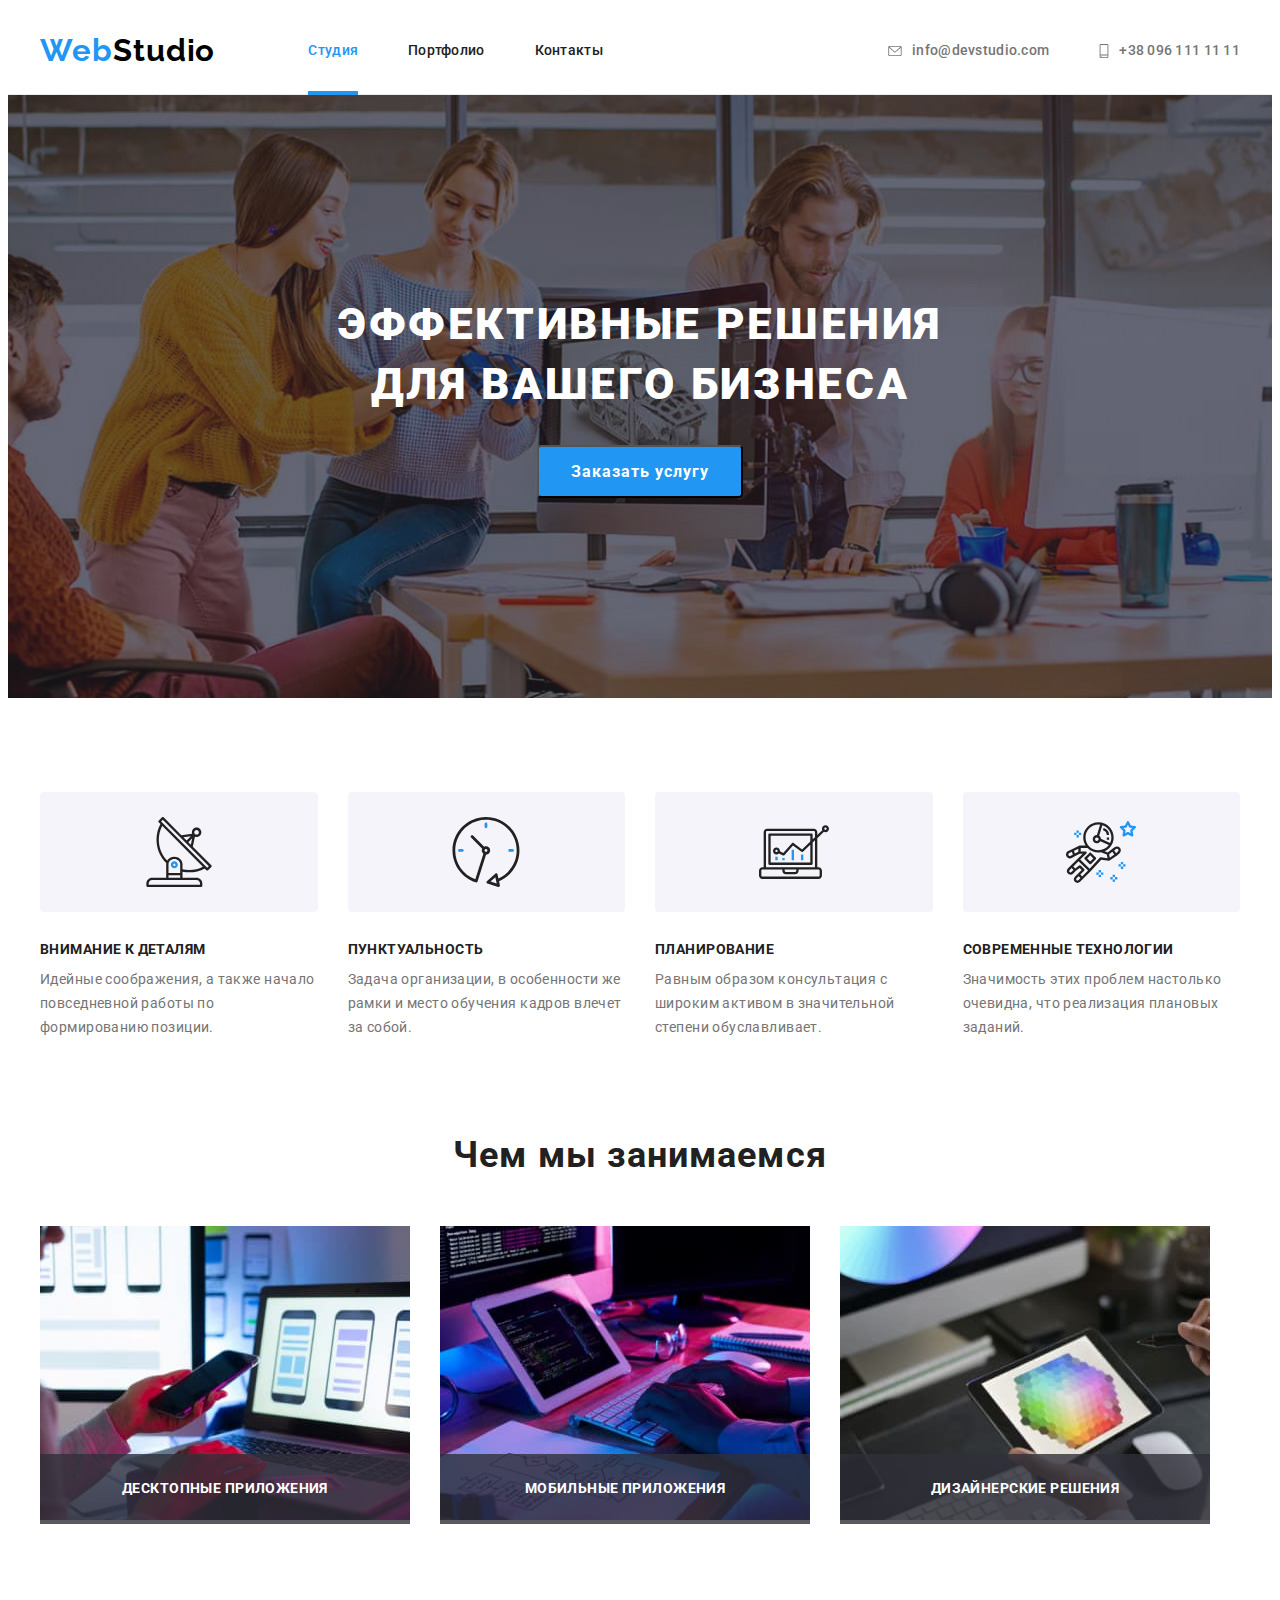
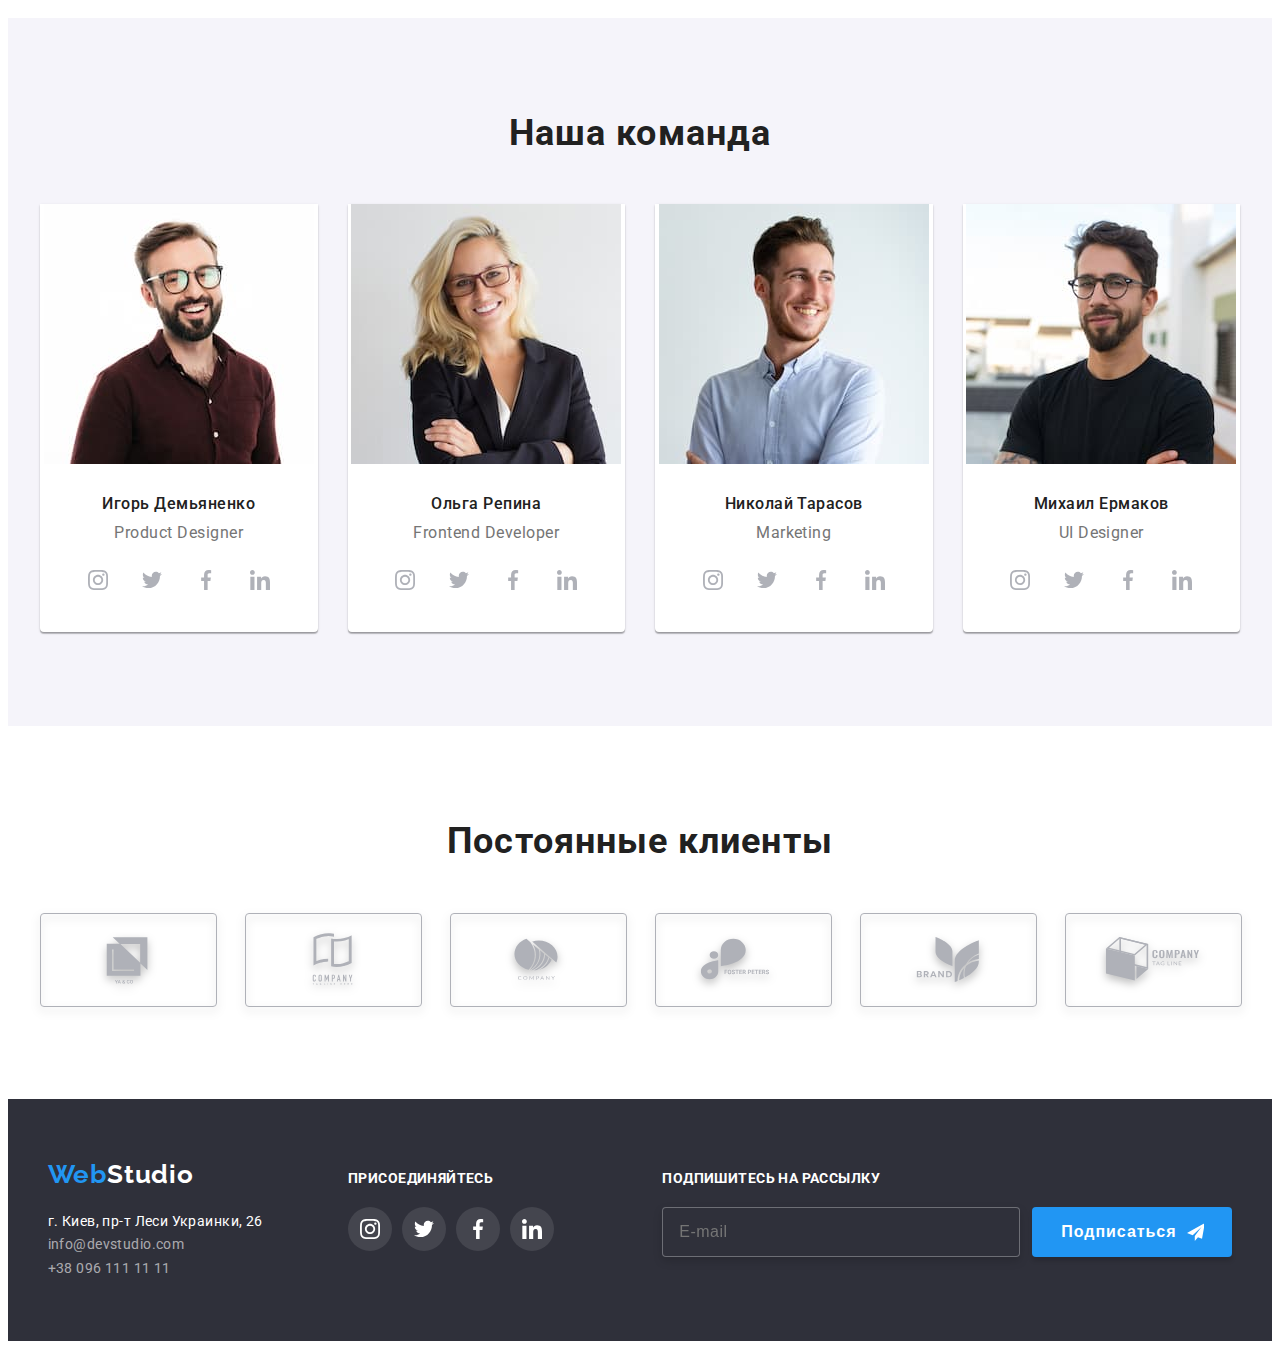
==== commit 3f6cc745: "HW8final" ====
--- a/index.html
+++ b/index.html
@@ -54,51 +54,71 @@
             >
           </li>
         </ul>
-        <button class="header__menu" type="button" data-menu-open>
-          <svg class="header__menu-icon">
-            <use class="menu-icon" width="24" height="16" href="./images/icons.svg#icon-menu"></use>
+        <button class="header__menu is-open" type="button" data-menu-open>
+          <svg
+            class="header__menu-icon"
+            width="24"
+            height="16"
+            aria-label="Переключатель мобильного меню"
+          >
+            <use class="menu-icon" href="./images/icons.svg#icon-menu"></use>
           </svg>
         </button>
       </div>
-      <div class="header__mob-menu is-hidden" data-menu>
-        <button type="button" class="mob-menu__open" data-menu-close>
-          <svg class="mob-menu__open-modal">
-            <use class="mob-menu__icon-close" href="./images/icons.svg#icon-close"></use>
-          </svg>
-        </button>
-        <ul class="mob-menu__list list">
-          <li class="mob-menu__item">
-            <a class="mob-menu__studio link" href="./index.html">Студия</a>
-          </li>
-          <li class="mob-menu__item">
-            <a class="mob-menu__portfolio link" href="./portfolio.html">Портфолио</a>
-          </li>
-          <li class="mob-menu__item"><a class="mob-menu__contact link" href="">Контакты</a></li>
-        </ul>
-        <ul class="contact-menu__list list">
-          <li class="contact-menu__link">
-            <a class="contact-menu__tel link" href="tel:+380961111111"> +38 096 111 11 11</a>
-          </li>
-          <li class="contact-menu__link">
-            <a class="contact-menu__email link" href="mailto:info@devstudio.com">
-              info@devstudio.com</a
-            >
-          </li>
-        </ul>
-        <ul class="social-menu__list list">
-          <li class="social-menu__item">
-            <a class="social-menu__link link" href="Instagram">Instagram</a>
-          </li>
-          <li class="social-menu__ltem">
-            <a class="social-menu__link link" href="Twitter">Twitter</a>
-          </li>
-          <li class="social-menu__item">
-            <a class="social-menu__link link" href="Facebook">Facebook</a>
-          </li>
-          <li class="social-menu__item">
-            <a class="social-menu__link link" href="LinkedIn">LinkedIn</a>
-          </li>
-        </ul>
+      <div class="backdrop is-hidden" data-menu is-hidden>
+        <div class="header__mob-menu">
+          <button type="button" class="mob-menu__open" data-menu-close>
+            <svg class="mob-menu__open-modal">
+              <use class="mob-menu__icon-close" href="./images/icons.svg#icon-close"></use>
+            </svg>
+          </button>
+          <div class="mob-menu__all">
+            <ul class="mob-menu__list list">
+              <li class="mob-menu__item">
+                <a class="mob-menu__studio-color link" href="./index.html">Студия</a>
+              </li>
+              <li class="mob-menu__item">
+                <a class="mob-menu__portfolio link" href="./portfolio.html">Портфолио</a>
+              </li>
+              <li class="mob-menu__item"><a class="mob-menu__contact link" href="">Контакты</a></li>
+            </ul>
+            <div>
+              <ul class="contact-menu__list list">
+                <li class="contact-menu__link">
+                  <a class="contact-menu__tel link" href="tel:+380961111111"> +38 096 111 11 11</a>
+                </li>
+                <li class="contact-menu__link">
+                  <a class="contact-menu__email link" href="mailto:info@devstudio.com">
+                    info@devstudio.com</a
+                  >
+                </li>
+              </ul>
+              <ul class="social-menu__list list">
+                <li class="social-menu__item">
+                  <a class="social-menu__link link" href="Instagram">Instagram</a>
+                </li>
+                <li class="social-menu__item">
+                  <svg class="social-menu__icon" width="22" height="0">
+                    <use class="social-menu__icon-line" href="./images/icons.svg#icon-Line"></use>
+                  </svg>
+                  <a class="social-menu__link link" href="Twitter">Twitter</a>
+                </li>
+                <li class="social-menu__item">
+                  <svg class="social-menu__icon" width="22" height="0">
+                    <use class="social-menu__icon-line" href="./images/icons.svg#icon-Line"></use>
+                  </svg>
+                  <a class="social-menu__link link" href="Facebook">Facebook</a>
+                </li>
+                <li class="social-menu__item">
+                  <svg class="social-menu__icon" width="22" height="0">
+                    <use class="social-menu__icon-line" href="./images/icons.svg#icon-Line"></use>
+                  </svg>
+                  <a class="social-menu__link link" href="LinkedIn">LinkedIn</a>
+                </li>
+              </ul>
+            </div>
+          </div>
+        </div>
       </div>
     </header>
     <main>
@@ -161,15 +181,47 @@
           <h2 class="doing__title">Чем мы занимаемся</h2>
           <ul class="doing__image list">
             <li class="doing__image-pictures">
-              <img src="./images/doing/img1.jpg" alt="Разработка сайта" width="370" height="294" />
+              <picture class="">
+                <source
+                  media="(min-width: 1200px)"
+                  srcset="./images/doing/img1norm.jpg 1x, ./images/doing/img12x.jpg 2x"
+                  type="image/jpeg"
+                />
+                <img
+                  src="./images/doing/img1norm.jpg"
+                  alt="Разработка сайта"
+                  width="370"
+                  height="294"
+                />
+              </picture>
               <h3 class="doing__kind">Десктопные приложения</h3>
             </li>
             <li class="doing__image-pictures">
-              <img src="./images/doing/img2.jpg" alt="Дизайн" width="370" height="294" />
+              <picture class="">
+                <source
+                  media="(min-width: 1200px)"
+                  srcset="./images/doing/img2norm.jpg 1x, ./images/doing/img22x.jpg 2x"
+                  type="image/jpeg"
+                />
+                <img src=".//images/doing/img2norm.jpg" alt="Дизайн" width="370" height="294" />
+              </picture>
               <h3 class="doing__kind">Мобильные приложения</h3>
             </li>
             <li class="doing__image-pictures">
-              <img src="./images/doing/img3.jpg" alt="Графика и цвет" width="370" height="294" />
+              <picture class="">
+                <source
+                  media="(min-width: 1200px)"
+                  srcset="./images/doing/img3norm.jpg 1x, ./images/doing/img32x.jpg 2x"
+                  type="image/jpeg"
+                />
+                <img
+                  src="./images/doing/img3norm.jpg"
+                  alt="Графика и цвет"
+                  width="370"
+                  height="294"
+                />
+              </picture>
+
               <h3 class="doing__kind">Дизайнерские решения</h3>
             </li>
           </ul>
--- a/css/main.min.css
+++ b/css/main.min.css
@@ -1,2 +1,2 @@
-:root{--main-title-colore: #ffffff;--second-title-color: #212121;--main-text-color: #757575;--accent-color: #2196f3;--timing-function: cubic-bezier(0.4, 0, 0.2, 1);--time: 250ms}body{font-family:'Roboto', sans-serif;color:var(--main-text-color)}p,h1,h2,h3,h4,h5,h6,ul{margin-top:0;margin-bottom:0}ul{padding-left:0}.list{list-style:none}.link{text-decoration:none}.container{width:100%;padding-left:15px;padding-right:15px;margin:0 auto}@media screen and (min-width: 480px){.container{width:480px}}@media screen and (min-width: 768px){.container{width:768px}}@media screen and (min-width: 1200px){.container{width:1200px}}.header{position:relative;border-bottom:1px solid #ececec}.header .container{display:flex;align-items:center;padding-top:0;padding-bottom:0}.header__logo-web{font-weight:700;font-size:24px;line-height:1.17;font-family:Raleway;padding-top:16px;padding-bottom:16px;letter-spacing:0.03em;color:#2196f3}@media screen and (min-width: 768px){.header__logo-web{padding-top:26px;padding-bottom:26px}}@media screen and (min-width: 1200px){.header__logo-web{padding-top:24px;padding-bottom:25px;font-weight:700;font-size:31px;line-height:1.19}}.header__logo-studio{font-family:Raleway;font-weight:700;font-size:24px;line-height:1.17;padding-top:16px;padding-bottom:16px;letter-spacing:0.03em;color:#000000}@media screen and (min-width: 768px){.header__logo-studio{padding-top:26px;padding-bottom:26px}}@media screen and (min-width: 1200px){.header__logo-studio{padding-top:24px;padding-bottom:25px;font-weight:700;font-size:31px;line-height:1.19}}.main-nav{display:flex;align-items:center;justify-content:space-between}@media screen and (min-width: 768px){.main-nav{display:none}}.header__navigation{display:flex;align-items:center}.header__list{display:flex;margin-left:88px}@media screen and (max-width: 767px){.header__list{display:none}}@media screen and (min-width: 1200px){.header__list{margin-left:93px}}.header__right{margin-left:auto}@media screen and (max-width: 767px){.header__right{display:none}}@media screen and (min-width: 1200px){.header__right{display:flex}}.header__list .header__item:not(:last-child){margin-right:50px}.header__item .link{display:block;padding-top:32px;padding-bottom:32px}@media screen and (min-width: 1200px){.header__right .header__right-item+.header__right-item{margin-left:50px}}.header__studio{position:relative;font-weight:500;font-size:14px;line-height:1.14;padding-top:32px;padding-bottom:32px;letter-spacing:0.02em;color:#2196f3}.header__studio::after{content:'';position:absolute;left:0px;bottom:-4px;display:block;width:100%;height:4px;background-color:var(--accent-color)}.header__studio-second{font-weight:500;font-size:14px;line-height:1.14;padding-top:32px;padding-bottom:32px;letter-spacing:0.02em;color:#212121;transition:color var(--time) var(--timing-function)}.header__studio-second:hover,.header__studio-second:focus{color:var(--accent-color)}.header__potfolio{font-weight:500;font-size:14px;line-height:1.14;padding-top:32px;padding-bottom:32px;letter-spacing:0.02em;color:#212121;transition:color var(--time) var(--timing-function)}.header__potfolio:hover,.header__potfolio:focus{color:var(--accent-color)}.header__potfolio-second{position:relative;font-weight:500;font-size:14px;line-height:1.14;padding-top:32px;padding-bottom:32px;letter-spacing:0.02em;color:#2196f3}.header__potfolio-second::after{content:'';position:absolute;left:0px;bottom:-1px;display:block;width:100%;height:4px;background-color:var(--accent-color)}.header__contact{font-weight:500;font-size:14px;line-height:1.14;letter-spacing:0.02em;color:#212121;transition:color var(--time) var(--timing-function)}.header__contact:hover,.header__contact:focus{color:var(--accent-color)}.icons__envelope{display:block;fill:var(--main-text-color);transition:fill var(--time) var(--timing-function)}.header__email:hover .icons__envelope,.header__email:focus .icons__envelope{fill:var(--accent-color)}@media screen and (min-width: 1200px){.header__email:hover .icons__envelope,.header__email:focus .icons__envelope{width:16px;height:12px}}.icons__smartphone{display:block;fill:var(--main-text-color);transition:fill var(--time) var(--timing-function)}.header__tel:hover .icons__smartphone,.header__tel:focus .icons__smartphone{fill:var(--accent-color)}@media screen and (min-width: 1200px){.icons__smartphone{height:16px}}.header__icons{margin-right:8px}@media screen and (min-width: 1200px){.header__icons{margin-right:10px}}.header__email{display:flex;align-items:center;font-weight:500;font-size:12px;line-height:1.17;letter-spacing:0.02em;color:#757575;padding-top:21px;margin-bottom:10px;transition:color var(--time) var(--timing-function)}.header__email:hover,.header__email:focus{color:var(--accent-color)}@media screen and (min-width: 1200px){.header__email{padding-top:32px;padding-bottom:32px;font-weight:500;font-size:14px;line-height:1.14;margin-bottom:0px}}.header__tel{display:flex;align-items:center;font-weight:500;font-size:12px;line-height:1.17;letter-spacing:0.02em;color:#757575;padding-bottom:21px;transition:color var(--time) var(--timing-function)}.header__tel:hover,.header__tel:focus{color:var(--accent-color)}@media screen and (min-width: 1200px){.header__tel{padding-top:32px;padding-bottom:32px;font-weight:500;font-size:14px;line-height:1.14}}.hero{padding-top:118px;padding-bottom:118px;background-image:linear-gradient(rgba(47,48,58,0.4), rgba(47,48,58,0.4)),url(/images/imghero.jpg);background-repeat:no-repeat;background-position:center;background-size:cover;margin-left:auto;margin-right:auto}@media (min-device-pixel-ratio: 2), (min-resolution: 192dpi), (min-resolution: 2dppx){.hero{background-image:linear-gradient(rgba(47,48,58,0.4), rgba(47,48,58,0.4)),url(/images/imghero2x.jpg)}}@media screen and (min-width: 481px){.hero{background-image:linear-gradient(rgba(47,48,58,0.4), rgba(47,48,58,0.4)),url(/images/imgherot.jpg)}}@media screen and (min-width: 481px) and (min-device-pixel-ratio: 2), screen and (min-width: 481px) and (min-resolution: 192dpi), screen and (min-width: 481px) and (min-resolution: 2dppx){.hero{background-image:linear-gradient(rgba(47,48,58,0.4), rgba(47,48,58,0.4)),url(/images/imgherot2x.jpg)}}@media screen and (min-width: 769px){.hero{background-image:linear-gradient(rgba(47,48,58,0.4), rgba(47,48,58,0.4)),url(/images/imgherod.jpg)}}@media screen and (min-width: 769px) and (min-device-pixel-ratio: 2), screen and (min-width: 769px) and (min-resolution: 192dpi), screen and (min-width: 769px) and (min-resolution: 2dppx){.hero{background-image:linear-gradient(rgba(47,48,58,0.4), rgba(47,48,58,0.4)),url(/images/imgherod2x.jpg)}}@media screen and (min-width: 1200px){.hero{padding-top:200px;padding-bottom:200px;max-width:1600px}}.hero__title{font-weight:900;font-size:26px;line-height:1.61;text-align:center;width:360px;margin-left:auto;margin-right:auto;margin-bottom:30px;letter-spacing:0.06em;text-transform:uppercase;color:var(--main-title-colore)}@media screen and (min-width: 1200px){.hero__title{font-size:44px;line-height:1.36;width:696px}}.hero__button{background-color:#2196f3;font-weight:700;font-size:16px;line-height:1.87;display:block;margin-left:auto;margin-right:auto;text-align:center;justify-content:center;padding:10px 32px;letter-spacing:0.06em;color:var(--main-title-colore);border-radius:4px;cursor:pointer;font-family:inherit;transition:background-color var(--time) var(--timing-function)}.hero__button:hover,.hero__button:focus{background-color:#188ce8}.peculiarities{padding-top:94px;padding-bottom:94px}.peculiarities__list{display:flex;flex-wrap:wrap;margin:-15px}.peculiarities__main{margin:15px}@media screen and (min-width: 768px){.peculiarities__main{flex-basis:calc(100% / 2 - 30px)}}@media screen and (min-width: 1200px){.peculiarities__main{flex-basis:calc(100% / 4 - 30px)}}.peculiarities__icons{display:flex;height:120px;width:100%;align-items:center;justify-content:center;border-radius:4px;background-color:#f5f4fa;margin-bottom:30px}.peculiarities__icons-icons{display:block;width:70px;height:70px}.peculiarities__main-title{font-weight:700;font-size:14px;line-height:1.14;margin-bottom:10px;letter-spacing:0.03em;text-align:center;text-transform:uppercase;color:var(--second-title-color)}@media screen and (min-width: 768px){.peculiarities__main-title{text-align:left}}.peculiarities__main-title-org{font-size:14px;line-height:1.71;letter-spacing:0.03em}.main__buttons{padding-top:60px;padding-bottom:60px}@media screen and (min-width: 1200px){.main__buttons{padding-top:94px;padding-bottom:94px}}.main-buttons__list{display:flex;flex-wrap:wrap;margin-bottom:40px}@media screen and (min-width: 768px){.main-buttons__list{align-items:center;justify-content:center;margin-bottom:30px}}.main-buttons__item{transition:box-shadow var(--time) var(--timing-function);margin-bottom:15px}.main-buttons__item:not(:first-child){margin-left:8px}.main-buttons__item:nth-child(4){margin-left:0px;margin-bottom:0px}.main-buttons__item:nth-child(5){margin-bottom:0px}.main-buttons__item:hover,.main-buttons__item:focus{box-shadow:0px 3px 1px rgba(0,0,0,0.1),0px 1px 2px rgba(0,0,0,0.08),0px 2px 2px rgba(0,0,0,0.12)}@media screen and (min-width: 768px){.main-buttons__item{margin-bottom:0px}.main-buttons__item:not(:first-child){margin-left:8px}}.main-button__all{font-family:inherit;background-color:#2196f3;font-weight:500;font-size:16px;line-height:1.62;padding:6px 22px;text-align:center;letter-spacing:0.03em;border-radius:4px;border:0px;color:#ffffff;cursor:pointer;font-family:inherit}.main-button-other{font-family:inherit;background-color:#f5f4fa;font-family:inherit;font-weight:500;font-size:16px;line-height:1.62;padding:6px 22px;text-align:center;letter-spacing:0.03em;border:0px;border-radius:4px;color:var(--second-title-color);cursor:pointer;transition:color var(--time) var(--timing-function);transition:background-color var(--time) var(--timing-function)}.main-button-other:hover,.main-button-other:focus{color:var(--main-title-colore);background-color:var(--accent-color)}.projects__list{display:flex;flex-wrap:wrap;margin:-15px}.projects__column{margin:15px}@media screen and (min-width: 768px){.projects__column{flex-basis:calc(100% / 2 - 30px)}}@media screen and (min-width: 1200px){.projects__column{flex-basis:calc(100% / 3 - 30px)}}.projects__cards{display:block;max-width:100%}.projects__cards-name{display:block;padding:20px 24px;border-right:1px solid #eeeeee;border-bottom:1px solid #eeeeee;border-left:1px solid #eeeeee}.projects__name{font-weight:700;font-size:18px;line-height:2;letter-spacing:0.06em;color:var(--second-title-color);margin-bottom:4px;font-family:inherit}.projects__type{font-weight:400;font-size:16px;line-height:1.87;letter-spacing:0.03em;color:var(--main-text-color);font-family:inherit}.projects__link{flex-direction:column;height:100%;transition:box-shadow var(--time) var(--timing-function)}.projects__link:hover,.projects__link:focus{box-shadow:0px 1px 1px rgba(0,0,0,0.12),0px 4px 4px rgba(0,0,0,0.06),1px 4px 6px rgba(0,0,0,0.16)}.projects__cards-tehnokryak{display:block;padding:20px 24px;border-right:1px solid #eeeeee;border-bottom:1px solid #eeeeee;border-left:1px solid #eeeeee}@media screen and (min-width: 768px){.projects__cards-tehnokryak{padding:20px 24px 56px 24px}}@media screen and (min-width: 1200px){.projects__cards-tehnokryak{padding:20px 24px}}.projects__text{position:relative;overflow:hidden}.projects__information-text{position:absolute;top:0;height:100%;font-weight:400;font-size:18px;line-height:1.56;letter-spacing:0.03em;color:var(--main-title-colore);background-color:rgba(33,150,243,0.9);padding:63px 24px;overflow:auto;transform:translateY(100%);transition:transform var(--time) var(--timing-function)}.projects__link:hover .projects__information-text{transform:translateY(0%)}.making{display:none}@media screen and (min-width: 1200px){.making{display:block}}.doing{padding-bottom:94px}.doing__title{font-weight:700;font-size:36px;line-height:1.17;margin-bottom:50px;text-align:center;letter-spacing:0.03em;color:var(--second-title-color)}.doing__image{display:flex}.doing__image-pictures{position:relative;display:block}.doing__image .doing__image-pictures:not(:first-child){margin-left:30px}.doing__kind{position:absolute;bottom:0;display:flex;justify-content:center;align-items:center;font-weight:700;font-size:14px;line-height:1.14;text-align:center;letter-spacing:0.03em;text-transform:uppercase;color:var(--main-title-colore);background-color:rgba(47,48,58,0.8);width:370px;height:70px}.team{background:#f5f4fa;padding-top:60px}.team__title{font-weight:700;font-size:28px;line-height:1.18;margin-bottom:30px;text-align:center;letter-spacing:0.03em;color:var(--second-title-color)}@media screen and (min-width: 1200px){.team__title{font-weight:700;font-size:36px;line-height:1.17;letter-spacing:0.03em}}.team__list{display:flex;flex-wrap:wrap;margin:-15px}.team__column{margin:15px}@media screen and (min-width: 768px){.team__column{flex-basis:calc(100% / 2 - 30px)}}@media screen and (min-width: 1200px){.team__column{flex-basis:calc(100% / 4 - 30px)}}.team__column{width:100%;background:#ffffff;box-shadow:0px 1px 3px rgba(0,0,0,0.12),0px 1px 1px rgba(0,0,0,0.14),0px 2px 1px rgba(0,0,0,0.2);border-radius:0px 0px 4px 4px}.team__picture{display:flex;align-items:center;justify-content:center}.team__about{padding-top:30px;padding-bottom:30px}.team__name{font-weight:500;font-size:16px;line-height:1.19;margin-bottom:10px;text-align:center;letter-spacing:0.03em;color:var(--second-title-color)}.team__subtitle{font-weight:400;font-size:16px;line-height:1.19;text-align:center;letter-spacing:0.03em;margin-bottom:16px}.team__socials{display:flex;justify-content:center}.team__socials-icons{fill:#afb1b8;transition:fill var(--time) var(--timing-function)}.team__socials-link:hover .team__socials-icons,.team__socials-link:focus .team__socials-icons{fill:var(--main-title-colore)}.team__socials-item{width:44px;height:44px}.team__socials-item:not(:last-child){margin-right:10px}.team__socials-link{display:flex;align-items:center;justify-content:center;width:100%;height:100%;border-radius:50%;background-color:#ffffff;transition:background-color var(--time) var(--timing-function)}.team__socials-link:hover,.team__socials-link:focus{background-color:var(--accent-color)}.clients{padding-top:94px;padding-bottom:94px}.clients__title{font-weight:700;font-size:28px;line-height:1.18;text-align:center;letter-spacing:0.03em;color:var(--second-title-color);margin-bottom:50px}@media screen and (min-width: 1200px){.clients__title{font-weight:700;font-size:36px;line-height:1.17;letter-spacing:0.03em}}.clients__icons{display:flex;flex-wrap:wrap;margin:-15px}.clients__icons-cards{flex-basis:calc(100% / 2 - 30px);margin:15px;height:92px}@media screen and (min-width: 768px){.clients__icons-cards{flex-basis:calc(100% / 3 - 30px)}}@media screen and (min-width: 1200px){.clients__icons-cards{flex-basis:calc(100% / 6 - 30px)}}.clients__icons-number{width:100%;height:100%;display:flex;align-items:center;justify-content:center;border:1px solid #afb1b8;filter:drop-shadow(0px 4px 4px rgba(0,0,0,0.25));border-radius:4px;color:#afb1b8}.clients__icons-number:hover,.clients__icons-number:focus{border-color:var(--accent-color);color:var(--accent-color)}.clients__icons-number-cards{fill:currentColor}.clients__icons-number-cards{width:106px;height:60px}.footer{padding-top:60px;padding-bottom:60px;background-color:#2f303a}.footer__logo-web{display:block;margin-bottom:20px}.footer__logo-web{font-family:Raleway;font-weight:700;font-size:24px;line-height:1.17;letter-spacing:0.03em;color:#2196f3}@media screen and (min-width: 1200px){.footer__logo-web{font-weight:700;font-size:26px;line-height:1.19}}.footer__logo-studio{font-family:Raleway;font-weight:700;font-size:26px;line-height:1.19;letter-spacing:0.03em;color:#ffffff}@media screen and (max-width: 1199px){.footer__item:not(:last-child){margin-bottom:8px}}.footer__adress{font-style:normal}@media screen and (max-width: 1200px){.footer__adress{margin-bottom:60px}}.footer__adress-map{font-weight:400;font-size:14px;line-height:1.71;margin-bottom:9px;letter-spacing:0.03em;color:var(--main-title-colore)}.footer__email{font-weight:400;font-size:14px;line-height:1.71;margin-bottom:9px;letter-spacing:0.03em;color:rgba(255,255,255,0.6)}.footer__tel{font-weight:400;font-size:14px;line-height:1.71;letter-spacing:0.03em;color:rgba(255,255,255,0.6)}.footer__logo-together{text-align:center}@media screen and (min-width: 768px){.footer__logo-together{display:flex;flex-wrap:wrap;align-items:baseline;justify-content:space-around}}@media screen and (min-width: 1200px){.footer__logo-together{display:flex;text-align:left}}@media screen and (min-width: 1200px){.footer-together{margin-left:70px}}.footer-together__title{font-weight:700;font-size:14px;line-height:1.14;letter-spacing:0.03em;text-transform:uppercase;margin-bottom:20px;color:var(--main-title-colore)}.footer-together__socials{display:flex}@media screen and (max-width: 767px){.footer-together__socials{text-align:center;justify-content:center;margin-bottom:60px}}.footer-together__item:not(:first-child){margin-left:10px}.footer-together__icons{fill:var(--main-title-colore)}.footer-together__link{display:flex;align-items:center;justify-content:center;border-radius:50%;background-color:#ffffff1a;width:44px;height:44px;transition:background-color var(--time) var(--timing-function)}.footer-together__link:hover,.footer-together__link:focus{background-color:var(--accent-color)}@media screen and (min-width: 1200px){.footer-subscribe{margin-left:93px}}.footer-subscribe__text{margin-bottom:20px;font-weight:700;font-size:14px;line-height:1.14;letter-spacing:0.03em;text-transform:uppercase;color:var(--main-title-colore)}@media screen and (min-width: 1200px){.footer-subscribe__contact{display:flex}}.footer-subscribe__email{width:480px;height:50px;font-weight:400;font-size:16px;line-height:1.25;display:flex;align-items:center;letter-spacing:0.03em;color:rgba(255,255,255,0.6);border:1px solid rgba(255,255,255,0.3);box-sizing:border-box;filter:drop-shadow(0px 4px 4px rgba(0,0,0,0.15));border-radius:4px;background-color:#2f303a;padding:15px 16px}.footer-subscribe__email:focus-within{border-color:var(--accent-color);outline:none}@media screen and (min-width: 768px){.footer-subscribe__email{width:450px}}@media screen and (max-width: 1199px){.footer-subscribe__email{margin-bottom:20px}}@media screen and (min-width: 1200px){.footer-subscribe__email{width:358px}}.footer-subscribe__button{width:200px;height:50px;margin:0 auto;font-weight:700;font-size:16px;line-height:1.87;display:flex;align-items:center;text-align:center;letter-spacing:0.06em;color:var(--main-title-colore);background-color:var(--accent-color);box-shadow:0px 4px 4px rgba(0,0,0,0.15);border-radius:4px;padding:10px 28px 10px 29px;cursor:pointer;border:none}@media screen and (min-width: 1200px){.footer-subscribe__button{margin-left:12px}}.footer-subscribe__icons{margin-left:10px}.backdrop{position:fixed;height:100vh;width:100vw;top:0;background-color:rgba(23,26,36,0.2);transition:opacity var(--time) var(--timing-function),visibility var(--time) var(--timing-function)}.backdrop.is-hidden{opacity:0;visibility:hidden;pointer-events:none}.modal{position:absolute;width:450px;min-height:609px;left:50%;top:50%;transform:translate(-50%, -50%);padding:40px;background-color:var(--main-title-colore);box-shadow:0px 1px 3px rgba(0,0,0,0.12),0px 1px 1px rgba(0,0,0,0.14),0px 2px 1px rgba(0,0,0,0.2);border-radius:4px}@media screen and (min-width: 1200px){.modal{width:528px;min-height:581px}}.modal__open{position:absolute;display:flex;justify-content:center;align-items:center;width:30px;height:30px;border:1px solid #0000001a;border-radius:50%;top:14px;right:14px;cursor:pointer;background-color:transparent;transition:fill var(--time) var(--timing-function)}.modal__open:focus,.modal__open:hover{fill:var(--accent-color)}.modal__open-modal{display:block;justify-content:center;align-items:center;width:18px;height:18px}.modal__icon-close{position:absolute;padding:6px;width:11px;height:11px}.modal__text{font-weight:700;font-size:20px;line-height:1.15;text-align:center;letter-spacing:0.03em;color:var(--second-title-color);margin-bottom:12px}.modal-form__input{width:100%;height:40px;border:1px solid rgba(33,33,33,0.2);box-sizing:border-box;border-radius:4px;padding-left:42px;transition:border-color var(--time) var(--timing-function)}.modal-form__input:focus-within{border-color:var(--accent-color);outline:none}.modal-form__input:focus+.modal-form__icon{fill:var(--accent-color)}.modal-form__icon{transition:fill var(--time) var(--timing-function)}.modal-form__field{position:relative}.modal__form .modal-form__field:not(:last-child){margin-bottom:10px}.modal-form__label{font-weight:400;font-size:12px;line-height:1.17;letter-spacing:0.01em;color:var(--main-text-color);margin-bottom:4px}.modal-form__input-wrap{display:block;position:relative}.modal-form__icon{position:absolute;width:18px;height:18px;left:12px;top:50%;transform:translateY(-50%);fill:var(--second-title-color)}.modal-form__comment{font-weight:400;font-size:12px;line-height:1.17;letter-spacing:0.01em;color:var(--main-text-color)}.modal__comment{width:100%;height:120px;border:1px solid rgba(33,33,33,0.2);box-sizing:border-box;border-radius:4px;resize:none;padding:12px 16px;transition:border-color var(--time) var(--timing-function)}.modal__comment:focus-within{border-color:var(--accent-color);outline:none}.modal__comment::placeholder{font-weight:400;font-size:12px;line-height:1.67;letter-spacing:0.01em;color:rgba(117,117,117,0.5)}.modal-form-checkbox__checkbox{position:absolute;border:0;overflow:hidden;clip:rect(0 0 0 0)}.modal-form-checkbox__check{display:flex;align-items:center;font-weight:400;font-size:12px;line-height:1.17;letter-spacing:0.03em;color:var(--main-text-color)}@media screen and (min-width: 1200px){.modal-form-checkbox__check{font-weight:400;font-size:14px;line-height:1.71}}.modal-form-checkbox__check-contract{font-weight:400;font-size:12px;line-height:1.17;letter-spacing:0.03em;color:var(--accent-color);margin-left:3px}@media screen and (min-width: 1200px){.modal-form-checkbox__check-contract{font-weight:400;font-size:14px;line-height:1.71}}.modal-form-checkbox__icon-check{width:16px;height:15px;border:2px solid var(--second-title-color);border-radius:2px;display:flex;align-items:center;justify-content:center;margin-right:7px}.modal-form-checkbox__checkbox:focus+.modal-form-checkbox__check>.modal-form-checkbox__icon-check{background-color:var(--accent-color);border:none}.modal-form-checkbox__checkbox:checked+.modal-form-checkbox__check>.modal-form-checkbox__checkbox:focus+.modal-form-checkbox__check>.modal-form-checkbox__icon-check{background-color:var(--accent-color);border:none}.modal-form-checkbox__modal-icon-check{fill:#ffffff}.modal__button-submit{width:200px;height:50px;background-color:var(--accent-color);cursor:pointer;box-shadow:0px 4px 4px rgba(0,0,0,0.15);border-radius:4px;font-weight:700;font-size:16px;line-height:1.87;display:flex;display:block;margin-left:auto;margin-right:auto;margin-top:30px;align-items:center;text-align:center;letter-spacing:0.06em;font-family:inherit;color:var(--main-title-colore);padding:10px 55px 10px 56px;border:none;transition:background-color var(--time) var(--timing-function)}.modal__button-submit:focus,.modal__button-submit:hover{background-color:#188ce8}.header__menu{display:flex;justify-content:center;align-items:center;margin:0;padding:0;border:none;width:40px;height:40px;font-family:inherit;background-color:transparent;cursor:pointer}@media screen and (min-width: 768px){.header__menu{display:none}}.header__menu-icon{position:absolute;display:flex;justify-content:center;align-items:center;width:40px;height:40px;cursor:pointer;transition:fill var(--time) var(--timing-function)}.header__menu-icon:hover,.header__menu-icon:focus{fill:var(--accent-color)}.menu-icon{position:absolute;display:flex;justify-content:center;align-items:center;transition:fill var(--time) var(--timing-function)}.menu-icon:hover,.menu-icon:focus{fill:var(--accent-color)}.header__mob-menu{position:relative;width:100vw;height:100vh;position:fixed;background-color:#ffffff;top:0;left:0}.mob-menu__open{position:absolute;width:40px;height:40px;border:none;background-color:transparent;top:10px;right:15px}.mob-menu__open-modal{width:19px;height:19px;fill:var(--second-title-color);cursor:pointer;transition:fill var(--time) var(--timing-function)}.mob-menu__open-modal:hover,.mob-menu__open-modal:focus{fill:var(--accent-color)}.mob-menu__list{padding-top:48px;padding-left:40px;margin-bottom:302px}.mob-menu__studio{font-weight:500;font-size:40px;line-height:1.18;padding-right:40px;letter-spacing:0.02em;color:var(--second-title-color);cursor:pointer;transition:color var(--time) var(--timing-function)}.mob-menu__studio:hover,.mob-menu__studio:focus{color:var(--accent-color)}.mob-menu__portfolio,.mob-menu__contact{font-weight:500;font-size:40px;line-height:1.18;padding-right:40px;letter-spacing:0.02em;color:var(--second-title-color);transition:color var(--time) var(--timing-function)}.mob-menu__portfolio:hover,.mob-menu__portfolio:focus,.mob-menu__contact:hover,.mob-menu__contact:focus{color:var(--accent-color)}.mob-menu__item{margin-bottom:32px}.mob-menu__item:last-child{margin-bottom:-32px}.contact-menu__list{margin-left:40px;display:block}.contact-menu__link{margin-bottom:32px}.contact-menu__link:last-child{margin-bottom:-32px}.contact-menu__tel{font-weight:500;font-size:34px;line-height:calc(40 / 34);letter-spacing:0.02em;color:var(--accent-color)}.contact-menu__email{font-weight:500;font-size:24px;line-height:calc(28 / 24);letter-spacing:0.02em;color:var(--main-text-color)}.social-menu__list{display:flex;margin-top:64px;margin-left:40px;margin-bottom:48px}.social-menu__item:last-child{margin-right:-20px}.social-menu__link{display:block;font-weight:500;font-size:18px;line-height:1.22;letter-spacing:0.02em;color:var(--accent-color);margin-right:20px}.header__mob-menu.is-hidden{opacity:0;visibility:hidden;pointer-events:none}
+:root{--main-title-colore: #ffffff;--second-title-color: #212121;--main-text-color: #757575;--accent-color: #2196f3;--timing-function: cubic-bezier(0.4, 0, 0.2, 1);--time: 250ms}body{font-family:'Roboto', sans-serif;color:var(--main-text-color)}p,h1,h2,h3,h4,h5,h6,ul{margin-top:0;margin-bottom:0}ul{padding-left:0}.list{list-style:none}.link{text-decoration:none}.container{width:100%;padding-left:15px;padding-right:15px;margin:0 auto}@media screen and (min-width: 480px){.container{width:480px}}@media screen and (min-width: 768px){.container{width:768px}}@media screen and (min-width: 1200px){.container{width:1200px}}.header{position:relative;border-bottom:1px solid #ececec}.header .container{display:flex;align-items:center;padding-top:0;padding-bottom:0}.header__logo-web{font-weight:700;font-size:24px;line-height:1.17;font-family:Raleway;padding-top:16px;padding-bottom:16px;letter-spacing:0.03em;color:#2196f3}@media screen and (min-width: 768px){.header__logo-web{padding-top:26px;padding-bottom:26px}}@media screen and (min-width: 1200px){.header__logo-web{padding-top:24px;padding-bottom:25px;font-weight:700;font-size:31px;line-height:1.19}}.header__logo-studio{font-family:Raleway;font-weight:700;font-size:24px;line-height:1.17;padding-top:16px;padding-bottom:16px;letter-spacing:0.03em;color:#000000}@media screen and (min-width: 768px){.header__logo-studio{padding-top:26px;padding-bottom:26px}}@media screen and (min-width: 1200px){.header__logo-studio{padding-top:24px;padding-bottom:25px;font-weight:700;font-size:31px;line-height:1.19}}.main-nav{display:flex;align-items:center;justify-content:space-between}@media screen and (min-width: 768px){.main-nav{display:none}}.header__navigation{display:flex;align-items:center}.header__list{display:flex;margin-left:88px}@media screen and (max-width: 767px){.header__list{display:none}}@media screen and (min-width: 1200px){.header__list{margin-left:93px}}.header__right{margin-left:auto}@media screen and (max-width: 767px){.header__right{display:none}}@media screen and (min-width: 1200px){.header__right{display:flex}}.header__list .header__item:not(:last-child){margin-right:50px}.header__item .link{display:block;padding-top:32px;padding-bottom:32px}@media screen and (min-width: 1200px){.header__right .header__right-item+.header__right-item{margin-left:50px}}.header__studio{position:relative;font-weight:500;font-size:14px;line-height:1.14;padding-top:32px;padding-bottom:32px;letter-spacing:0.02em;color:#2196f3}.header__studio::after{content:'';position:absolute;left:0px;bottom:-4px;display:block;width:100%;height:4px;background-color:var(--accent-color)}.header__studio-second{font-weight:500;font-size:14px;line-height:1.14;padding-top:32px;padding-bottom:32px;letter-spacing:0.02em;color:#212121;transition:color var(--time) var(--timing-function)}.header__studio-second:hover,.header__studio-second:focus{color:var(--accent-color)}.header__potfolio{font-weight:500;font-size:14px;line-height:1.14;padding-top:32px;padding-bottom:32px;letter-spacing:0.02em;color:#212121;transition:color var(--time) var(--timing-function)}.header__potfolio:hover,.header__potfolio:focus{color:var(--accent-color)}.header__potfolio-second{position:relative;font-weight:500;font-size:14px;line-height:1.14;padding-top:32px;padding-bottom:32px;letter-spacing:0.02em;color:#2196f3}.header__potfolio-second::after{content:'';position:absolute;left:0px;bottom:-1px;display:block;width:100%;height:4px;background-color:var(--accent-color)}.header__contact{font-weight:500;font-size:14px;line-height:1.14;letter-spacing:0.02em;color:#212121;transition:color var(--time) var(--timing-function)}.header__contact:hover,.header__contact:focus{color:var(--accent-color)}.header__right-item{display:block}@media screen and (max-width: 1199px){.header__right-item:first-child{margin-bottom:10px}}.icons__envelope{display:block;fill:var(--main-text-color);transition:fill var(--time) var(--timing-function)}.header__email:hover .icons__envelope,.header__email:focus .icons__envelope{fill:var(--accent-color)}@media screen and (min-width: 1200px){.header__email:hover .icons__envelope,.header__email:focus .icons__envelope{width:16px;height:12px}}.icons__smartphone{display:block;fill:var(--main-text-color);transition:fill var(--time) var(--timing-function)}.header__tel:hover .icons__smartphone,.header__tel:focus .icons__smartphone{fill:var(--accent-color)}@media screen and (min-width: 1200px){.icons__smartphone{height:16px}}.header__icons{margin-right:8px}@media screen and (min-width: 1200px){.header__icons{margin-right:10px}}.header__email{display:flex;align-items:center;font-weight:500;font-size:12px;line-height:1.17;letter-spacing:0.02em;color:#757575;transition:color var(--time) var(--timing-function)}.header__email:hover,.header__email:focus{color:var(--accent-color)}@media screen and (min-width: 1200px){.header__email{padding-top:32px;padding-bottom:32px;font-weight:500;font-size:14px;line-height:1.14;margin-bottom:0px}}.header__tel{display:flex;align-items:center;font-weight:500;font-size:12px;line-height:1.17;letter-spacing:0.02em;color:#757575;transition:color var(--time) var(--timing-function)}.header__tel:hover,.header__tel:focus{color:var(--accent-color)}@media screen and (min-width: 1200px){.header__tel{padding-top:32px;padding-bottom:32px;font-weight:500;font-size:14px;line-height:1.14}}.hero{padding-top:118px;padding-bottom:118px;background-image:linear-gradient(rgba(47,48,58,0.4), rgba(47,48,58,0.4)),url(/images/imghero.jpg);background-repeat:no-repeat;background-position:center;background-size:cover;margin-left:auto;margin-right:auto}@media (min-device-pixel-ratio: 2), (min-resolution: 192dpi), (min-resolution: 2dppx){.hero{background-image:linear-gradient(rgba(47,48,58,0.4), rgba(47,48,58,0.4)),url(/images/imghero2x.jpg)}}@media screen and (min-width: 481px){.hero{background-image:linear-gradient(rgba(47,48,58,0.4), rgba(47,48,58,0.4)),url(/images/imgherot.jpg)}}@media screen and (min-width: 481px) and (min-device-pixel-ratio: 2), screen and (min-width: 481px) and (min-resolution: 192dpi), screen and (min-width: 481px) and (min-resolution: 2dppx){.hero{background-image:linear-gradient(rgba(47,48,58,0.4), rgba(47,48,58,0.4)),url(/images/imgherot2x.jpg)}}@media screen and (min-width: 769px){.hero{background-image:linear-gradient(rgba(47,48,58,0.4), rgba(47,48,58,0.4)),url(/images/imgherod.jpg)}}@media screen and (min-width: 769px) and (min-device-pixel-ratio: 2), screen and (min-width: 769px) and (min-resolution: 192dpi), screen and (min-width: 769px) and (min-resolution: 2dppx){.hero{background-image:linear-gradient(rgba(47,48,58,0.4), rgba(47,48,58,0.4)),url(/images/imgherod2x.jpg)}}@media screen and (min-width: 1200px){.hero{padding-top:200px;padding-bottom:200px;max-width:1600px}}.hero__title{font-weight:900;font-size:26px;line-height:1.61;text-align:center;width:360px;margin-left:auto;margin-right:auto;margin-bottom:30px;letter-spacing:0.06em;text-transform:uppercase;color:var(--main-title-colore)}@media screen and (min-width: 1200px){.hero__title{font-size:44px;line-height:1.36;width:696px}}.hero__button{background-color:#2196f3;font-weight:700;font-size:16px;line-height:1.87;display:block;margin-left:auto;margin-right:auto;text-align:center;justify-content:center;padding:10px 32px;letter-spacing:0.06em;color:var(--main-title-colore);border-radius:4px;cursor:pointer;font-family:inherit;transition:background-color var(--time) var(--timing-function)}.hero__button:hover,.hero__button:focus{background-color:#188ce8}.peculiarities{padding-top:94px;padding-bottom:94px}.peculiarities__list{display:flex;flex-wrap:wrap;margin:-15px}.peculiarities__main{margin:15px}@media screen and (min-width: 768px){.peculiarities__main{flex-basis:calc(100% / 2 - 30px)}}@media screen and (min-width: 1200px){.peculiarities__main{flex-basis:calc(100% / 4 - 30px)}}.peculiarities__icons{display:flex;height:120px;width:100%;align-items:center;justify-content:center;border-radius:4px;background-color:#f5f4fa;margin-bottom:30px}.peculiarities__icons-icons{display:block;width:70px;height:70px}.peculiarities__main-title{font-weight:700;font-size:14px;line-height:1.14;margin-bottom:10px;letter-spacing:0.03em;text-align:center;text-transform:uppercase;color:var(--second-title-color)}@media screen and (min-width: 768px){.peculiarities__main-title{text-align:left}}.peculiarities__main-title-org{font-size:14px;line-height:1.71;letter-spacing:0.03em}.main__buttons{padding-top:60px;padding-bottom:60px}@media screen and (min-width: 1200px){.main__buttons{padding-top:94px;padding-bottom:94px}}.main-buttons__list{display:flex;flex-wrap:wrap;margin-bottom:40px}@media screen and (min-width: 768px){.main-buttons__list{align-items:center;justify-content:center;margin-bottom:30px}}.main-buttons__item{transition:box-shadow var(--time) var(--timing-function);margin-bottom:15px}.main-buttons__item:not(:first-child){margin-left:8px}.main-buttons__item:nth-child(4){margin-left:0px;margin-bottom:0px}.main-buttons__item:nth-child(5){margin-bottom:0px}.main-buttons__item:hover,.main-buttons__item:focus{box-shadow:0px 3px 1px rgba(0,0,0,0.1),0px 1px 2px rgba(0,0,0,0.08),0px 2px 2px rgba(0,0,0,0.12)}@media screen and (min-width: 768px){.main-buttons__item{margin-bottom:0px}.main-buttons__item:not(:first-child){margin-left:8px}}.main-button__all{font-family:inherit;background-color:#2196f3;font-weight:500;font-size:16px;line-height:1.62;padding:6px 22px;text-align:center;letter-spacing:0.03em;border-radius:4px;border:0px;color:#ffffff;cursor:pointer;font-family:inherit}.main-button-other{font-family:inherit;background-color:#f5f4fa;font-family:inherit;font-weight:500;font-size:16px;line-height:1.62;padding:6px 22px;text-align:center;letter-spacing:0.03em;border:0px;border-radius:4px;color:var(--second-title-color);cursor:pointer;transition:color var(--time) var(--timing-function);transition:background-color var(--time) var(--timing-function)}.main-button-other:hover,.main-button-other:focus{color:var(--main-title-colore);background-color:var(--accent-color)}.projects__list{display:flex;flex-wrap:wrap;margin:-15px}.projects__column{margin:15px}@media screen and (min-width: 768px){.projects__column{flex-basis:calc(100% / 2 - 30px)}}@media screen and (min-width: 1200px){.projects__column{flex-basis:calc(100% / 3 - 30px)}}.projects__cards{display:block;max-width:100%}.projects__cards-name{display:block;padding:20px 24px;border-right:1px solid #eeeeee;border-bottom:1px solid #eeeeee;border-left:1px solid #eeeeee}.projects__name{font-weight:700;font-size:18px;line-height:2;letter-spacing:0.06em;color:var(--second-title-color);margin-bottom:4px;font-family:inherit}.projects__type{font-weight:400;font-size:16px;line-height:1.87;letter-spacing:0.03em;color:var(--main-text-color);font-family:inherit}.projects__link{flex-direction:column;height:100%;transition:box-shadow var(--time) var(--timing-function)}.projects__link:hover,.projects__link:focus{box-shadow:0px 1px 1px rgba(0,0,0,0.12),0px 4px 4px rgba(0,0,0,0.06),1px 4px 6px rgba(0,0,0,0.16)}.projects__cards-tehnokryak{display:block;padding:20px 24px;border-right:1px solid #eeeeee;border-bottom:1px solid #eeeeee;border-left:1px solid #eeeeee}@media screen and (min-width: 768px){.projects__cards-tehnokryak{padding:20px 24px 56px 24px}}@media screen and (min-width: 1200px){.projects__cards-tehnokryak{padding:20px 24px}}.projects__text{position:relative;overflow:hidden}.projects__information-text{position:absolute;top:0;height:100%;font-weight:400;font-size:18px;line-height:1.56;letter-spacing:0.03em;color:var(--main-title-colore);background-color:rgba(33,150,243,0.9);padding:63px 24px;overflow:auto;transform:translateY(100%);transition:transform var(--time) var(--timing-function)}.projects__link:hover .projects__information-text{transform:translateY(0%)}.making{display:none}@media screen and (min-width: 1200px){.making{display:block}}.doing{padding-bottom:94px}.doing__title{font-weight:700;font-size:36px;line-height:1.17;margin-bottom:50px;text-align:center;letter-spacing:0.03em;color:var(--second-title-color)}.doing__image{display:flex}.doing__image-pictures{position:relative;display:block}.doing__image .doing__image-pictures:not(:first-child){margin-left:30px}.doing__kind{position:absolute;bottom:0;display:flex;justify-content:center;align-items:center;font-weight:700;font-size:14px;line-height:1.14;text-align:center;letter-spacing:0.03em;text-transform:uppercase;color:var(--main-title-colore);background-color:rgba(47,48,58,0.8);width:370px;height:70px}.team{background:#f5f4fa;padding-top:60px;padding-bottom:60px}@media screen and (min-width: 1200px){.team{padding-top:94px;padding-bottom:94px}}.team__title{font-weight:700;font-size:28px;line-height:1.18;margin-bottom:30px;text-align:center;letter-spacing:0.03em;color:var(--second-title-color)}@media screen and (min-width: 1200px){.team__title{font-weight:700;font-size:36px;line-height:1.17;letter-spacing:0.03em;margin-bottom:50px}}.team__list{display:flex;flex-wrap:wrap;margin:-15px}.team__column{margin:15px}@media screen and (min-width: 768px){.team__column{flex-basis:calc(100% / 2 - 30px)}}@media screen and (min-width: 1200px){.team__column{flex-basis:calc(100% / 4 - 30px)}}.team__column{width:100%;background:#ffffff;box-shadow:0px 1px 3px rgba(0,0,0,0.12),0px 1px 1px rgba(0,0,0,0.14),0px 2px 1px rgba(0,0,0,0.2);border-radius:0px 0px 4px 4px}.team__picture{display:flex;align-items:center;justify-content:center}.team__about{padding-top:30px;padding-bottom:30px}.team__name{font-weight:500;font-size:16px;line-height:1.19;margin-bottom:10px;text-align:center;letter-spacing:0.03em;color:var(--second-title-color)}.team__subtitle{font-weight:400;font-size:16px;line-height:1.19;text-align:center;letter-spacing:0.03em;margin-bottom:16px}.team__socials{display:flex;justify-content:center}.team__socials-icons{fill:#afb1b8;transition:fill var(--time) var(--timing-function)}.team__socials-link:hover .team__socials-icons,.team__socials-link:focus .team__socials-icons{fill:var(--main-title-colore)}.team__socials-item{width:44px;height:44px}.team__socials-item:not(:last-child){margin-right:10px}.team__socials-link{display:flex;align-items:center;justify-content:center;width:100%;height:100%;border-radius:50%;background-color:#ffffff;transition:background-color var(--time) var(--timing-function)}.team__socials-link:hover,.team__socials-link:focus{background-color:var(--accent-color)}.clients{padding-top:94px;padding-bottom:94px}.clients__title{font-weight:700;font-size:28px;line-height:1.18;text-align:center;letter-spacing:0.03em;color:var(--second-title-color);margin-bottom:30px}@media screen and (min-width: 1200px){.clients__title{font-weight:700;font-size:36px;line-height:1.17;letter-spacing:0.03em;margin-bottom:50px}}.clients__icons{display:flex;flex-wrap:wrap;margin:-15px}.clients__icons-cards{flex-basis:calc(100% / 2 - 30px);margin:15px;height:92px}@media screen and (min-width: 768px){.clients__icons-cards{flex-basis:calc(100% / 3 - 30px)}}@media screen and (min-width: 1200px){.clients__icons-cards{flex-basis:calc(100% / 6 - 30px)}}.clients__icons-number{width:100%;height:100%;display:flex;align-items:center;justify-content:center;border:1px solid #afb1b8;filter:drop-shadow(0px 4px 4px rgba(0,0,0,0.25));border-radius:4px;color:#afb1b8}.clients__icons-number:hover,.clients__icons-number:focus{border-color:var(--accent-color);color:var(--accent-color)}.clients__icons-number-cards{fill:currentColor}.clients__icons-number-cards{width:106px;height:60px}.footer{padding-top:60px;padding-bottom:60px;background-color:#2f303a}@media screen and (max-width: 1200px){.footer__logo{margin-bottom:60px}}.footer__logo-web{display:block;margin-bottom:20px}.footer__logo-web{font-family:Raleway;font-weight:700;font-size:24px;line-height:1.17;letter-spacing:0.03em;color:#2196f3}@media screen and (min-width: 1200px){.footer__logo-web{font-weight:700;font-size:26px;line-height:1.19}}.footer__logo-studio{font-family:Raleway;font-weight:700;font-size:26px;line-height:1.19;letter-spacing:0.03em;color:#ffffff}@media screen and (max-width: 1199px){.footer__item:not(:last-child){margin-bottom:8px}}.footer__adress{font-style:normal}.footer__adress-map{font-weight:400;font-size:14px;line-height:1.71;margin-bottom:9px;letter-spacing:0.03em;color:var(--main-title-colore)}.footer__email{font-weight:400;font-size:14px;line-height:1.71;margin-bottom:9px;letter-spacing:0.03em;color:rgba(255,255,255,0.6)}.footer__tel{font-weight:400;font-size:14px;line-height:1.71;letter-spacing:0.03em;color:rgba(255,255,255,0.6)}.footer__logo-together{text-align:center}@media screen and (min-width: 768px){.footer__logo-together{display:flex;flex-wrap:wrap;align-items:baseline;justify-content:space-around}}@media screen and (min-width: 1200px){.footer__logo-together{display:flex;text-align:left}}@media screen and (max-width: 767px){.footer-together{margin-bottom:60px}}@media screen and (min-width: 1200px){.footer-together{margin-left:70px}}.footer-together__title{font-weight:700;font-size:14px;line-height:1.14;letter-spacing:0.03em;text-transform:uppercase;margin-bottom:20px;color:var(--main-title-colore)}.footer-together__socials{display:flex}@media screen and (max-width: 767px){.footer-together__socials{text-align:center;justify-content:center}}.footer-together__item:not(:first-child){margin-left:10px}.footer-together__icons{fill:var(--main-title-colore)}.footer-together__link{display:flex;align-items:center;justify-content:center;border-radius:50%;background-color:#ffffff1a;width:44px;height:44px;transition:background-color var(--time) var(--timing-function)}.footer-together__link:hover,.footer-together__link:focus{background-color:var(--accent-color)}@media screen and (min-width: 1200px){.footer-subscribe{margin-left:93px}}.footer-subscribe__text{margin-bottom:20px;font-weight:700;font-size:14px;line-height:1.14;letter-spacing:0.03em;text-transform:uppercase;color:var(--main-title-colore)}@media screen and (min-width: 1200px){.footer-subscribe__contact{display:flex}}.footer-subscribe__email{width:450px;height:50px;font-weight:400;font-size:16px;line-height:1.25;display:flex;align-items:center;letter-spacing:0.03em;color:rgba(255,255,255,0.6);border:1px solid rgba(255,255,255,0.3);box-sizing:border-box;filter:drop-shadow(0px 4px 4px rgba(0,0,0,0.15));border-radius:4px;background-color:#2f303a;padding:15px 16px}.footer-subscribe__email:focus-within{border-color:var(--accent-color);outline:none}@media screen and (max-width: 1199px){.footer-subscribe__email{margin-bottom:20px}}@media screen and (min-width: 1200px){.footer-subscribe__email{width:358px}}.footer-subscribe__button{width:200px;height:50px;margin:0 auto;font-weight:700;font-size:16px;line-height:1.87;display:flex;align-items:center;text-align:center;letter-spacing:0.06em;color:var(--main-title-colore);background-color:var(--accent-color);box-shadow:0px 4px 4px rgba(0,0,0,0.15);border-radius:4px;padding:10px 28px 10px 29px;cursor:pointer;border:none}@media screen and (min-width: 1200px){.footer-subscribe__button{margin-left:12px}}.footer-subscribe__icons{margin-left:10px}.backdrop{position:fixed;height:100vh;width:100vw;top:0;overflow-y:scroll;z-index:999;background-color:rgba(23,26,36,0.2);transition:opacity var(--time) var(--timing-function),visibility var(--time) var(--timing-function)}.backdrop.is-hidden{opacity:0;visibility:hidden;pointer-events:none}.modal{position:absolute;width:450px;min-height:609px;left:50%;top:50%;transform:translate(-50%, -50%);padding:40px;background-color:var(--main-title-colore);box-shadow:0px 1px 3px rgba(0,0,0,0.12),0px 1px 1px rgba(0,0,0,0.14),0px 2px 1px rgba(0,0,0,0.2);border-radius:4px}@media screen and (min-width: 1200px){.modal{width:528px;min-height:581px}}.modal__open{position:absolute;display:flex;justify-content:center;align-items:center;width:30px;height:30px;border:1px solid #0000001a;border-radius:50%;top:14px;right:14px;cursor:pointer;background-color:transparent;transition:fill var(--time) var(--timing-function)}.modal__open:focus,.modal__open:hover{fill:var(--accent-color)}.modal__open-modal{display:block;justify-content:center;align-items:center;width:18px;height:18px}.modal__icon-close{position:absolute;padding:6px;width:11px;height:11px}.modal__text{font-weight:700;font-size:20px;line-height:1.15;text-align:center;letter-spacing:0.03em;color:var(--second-title-color);margin-bottom:12px}.modal-form__input{width:100%;height:40px;border:1px solid rgba(33,33,33,0.2);box-sizing:border-box;border-radius:4px;padding-left:42px;transition:border-color var(--time) var(--timing-function)}.modal-form__input:focus-within{border-color:var(--accent-color);outline:none}.modal-form__input:focus+.modal-form__icon{fill:var(--accent-color)}.modal-form__icon{transition:fill var(--time) var(--timing-function)}.modal-form__field{position:relative}.modal__form .modal-form__field:not(:last-child){margin-bottom:10px}.modal-form__label{font-weight:400;font-size:12px;line-height:1.17;letter-spacing:0.01em;color:var(--main-text-color);margin-bottom:4px}.modal-form__input-wrap{display:block;position:relative}.modal-form__icon{position:absolute;width:18px;height:18px;left:12px;top:50%;transform:translateY(-50%);fill:var(--second-title-color)}.modal-form__comment{font-weight:400;font-size:12px;line-height:1.17;letter-spacing:0.01em;color:var(--main-text-color)}.modal__comment{width:100%;height:120px;border:1px solid rgba(33,33,33,0.2);box-sizing:border-box;border-radius:4px;resize:none;padding:12px 16px;transition:border-color var(--time) var(--timing-function)}.modal__comment:focus-within{border-color:var(--accent-color);outline:none}.modal__comment::placeholder{font-weight:400;font-size:12px;line-height:1.67;letter-spacing:0.01em;color:rgba(117,117,117,0.5)}.modal-form-checkbox__checkbox{position:absolute;border:0;overflow:hidden;clip:rect(0 0 0 0)}.modal-form-checkbox__check{display:flex;align-items:center;font-weight:400;font-size:12px;line-height:1.17;letter-spacing:0.03em;color:var(--main-text-color)}@media screen and (min-width: 1200px){.modal-form-checkbox__check{font-weight:400;font-size:14px;line-height:1.71}}.modal-form-checkbox__check-contract{font-weight:400;font-size:12px;line-height:1.17;letter-spacing:0.03em;color:var(--accent-color);margin-left:3px}@media screen and (min-width: 1200px){.modal-form-checkbox__check-contract{font-weight:400;font-size:14px;line-height:1.71}}.modal-form-checkbox__icon-check{width:16px;height:15px;border:2px solid var(--second-title-color);border-radius:2px;display:flex;align-items:center;justify-content:center;margin-right:7px}.modal-form-checkbox__checkbox:focus+.modal-form-checkbox__check>.modal-form-checkbox__icon-check{background-color:var(--accent-color);border:none}.modal-form-checkbox__checkbox:checked+.modal-form-checkbox__check>.modal-form-checkbox__checkbox:focus+.modal-form-checkbox__check>.modal-form-checkbox__icon-check{background-color:var(--accent-color);border:none}.modal-form-checkbox__modal-icon-check{fill:#ffffff}.modal__button-submit{width:200px;height:50px;background-color:var(--accent-color);cursor:pointer;box-shadow:0px 4px 4px rgba(0,0,0,0.15);border-radius:4px;font-weight:700;font-size:16px;line-height:1.87;display:flex;display:block;margin-left:auto;margin-right:auto;margin-top:30px;align-items:center;text-align:center;letter-spacing:0.06em;font-family:inherit;color:var(--main-title-colore);padding:10px 55px 10px 56px;border:none;transition:background-color var(--time) var(--timing-function)}.modal__button-submit:focus,.modal__button-submit:hover{background-color:#188ce8}.header__menu{display:flex;justify-content:center;align-items:center;margin:10px 15px 10px 0;padding:0;border:none;width:40px;height:40px;font-family:inherit;background-color:transparent;cursor:pointer;transition:fill var(--time) var(--timing-function)}@media screen and (min-width: 768px){.header__menu{display:none}}.header__menu:hover,.header__menu:focus{fill:var(--accent-color)}.header__menu-icon{position:absolute;display:flex;justify-content:center;align-items:center;cursor:pointer}.menu-icon{position:absolute;display:flex;justify-content:center;align-items:center;transition:fill var(--time) var(--timing-function)}.menu-icon:hover,.menu-icon:focus{fill:var(--accent-color)}.header__mob-menu{width:100vw;height:100vh;position:fixed;z-index:999;background-color:#ffffff;top:0;right:0;padding:10px 15px 48px 40px}@media screen and (min-width: 768px){.header__mob-menu{display:none}}.mob-menu__open{position:absolute;right:14px;width:40px;height:40px;border:none;background-color:transparent;margin-left:auto;margin-right:15px;fill:var(--second-title-color);cursor:pointer;transition:fill var(--time) var(--timing-function)}.mob-menu__open:hover,.mob-menu__open:focus{fill:var(--accent-color)}.mob-menu__open-modal{width:35px;height:35px;fill:var(--second-title-color);cursor:pointer;transition:fill var(--time) var(--timing-function)}.mob-menu__open-modal:hover,.mob-menu__open-modal:focus{fill:var(--accent-color)}.mob-menu__all{display:flex;flex-direction:column;justify-content:space-between;height:100%}.mob-menu__list{padding-top:48px;padding-left:40px}.mob-menu__studio{font-weight:500;font-size:40px;line-height:1.18;letter-spacing:0.02em;color:var(--second-title-color);cursor:pointer;transition:color var(--time) var(--timing-function)}.mob-menu__studio:hover,.mob-menu__studio:focus{color:var(--accent-color)}.mob-menu__studio-color{font-weight:500;font-size:40px;line-height:1.18;letter-spacing:0.02em;cursor:pointer;color:var(--accent-color)}.mob-menu__portfolio,.mob-menu__contact{font-weight:500;font-size:40px;line-height:1.18;letter-spacing:0.02em;color:var(--second-title-color);cursor:pointer;transition:color var(--time) var(--timing-function)}.mob-menu__portfolio:hover,.mob-menu__portfolio:focus,.mob-menu__contact:hover,.mob-menu__contact:focus{color:var(--accent-color)}.mob-menu__portfolio-color{font-weight:500;font-size:40px;line-height:1.18;letter-spacing:0.02em;cursor:pointer;color:var(--accent-color)}.mob-menu__item{margin-bottom:32px}.mob-menu__item:last-child{margin-bottom:-32px}.contact-menu__list{padding-left:40px;padding-bottom:64px}.contact-menu__link{margin-bottom:32px}.contact-menu__link:last-child{margin-bottom:-32px}.contact-menu__tel{font-weight:500;font-size:34px;line-height:calc(40 / 34);letter-spacing:0.02em;color:var(--accent-color)}.contact-menu__email{font-weight:500;font-size:24px;line-height:calc(28 / 24);letter-spacing:0.02em;color:var(--main-text-color)}.social-menu__list{display:flex;margin-left:40px;margin-bottom:48px}.social-menu__item{display:flex;justify-content:center;align-items:center}.social-menu__icon{display:flex;justify-content:center;align-items:center;border:1px solid rgba(33,33,33,0.2);transform:rotate(90deg)}.social-menu__icon-span{display:block;margin-left:10px;margin-right:10px}.social-menu__link{display:block;font-weight:500;font-size:18px;line-height:1.22;letter-spacing:0.02em;color:var(--accent-color)}.header__mob-menu.is-hidden{opacity:0;visibility:hidden;pointer-events:none}
 /*# sourceMappingURL=main.min.css.map */